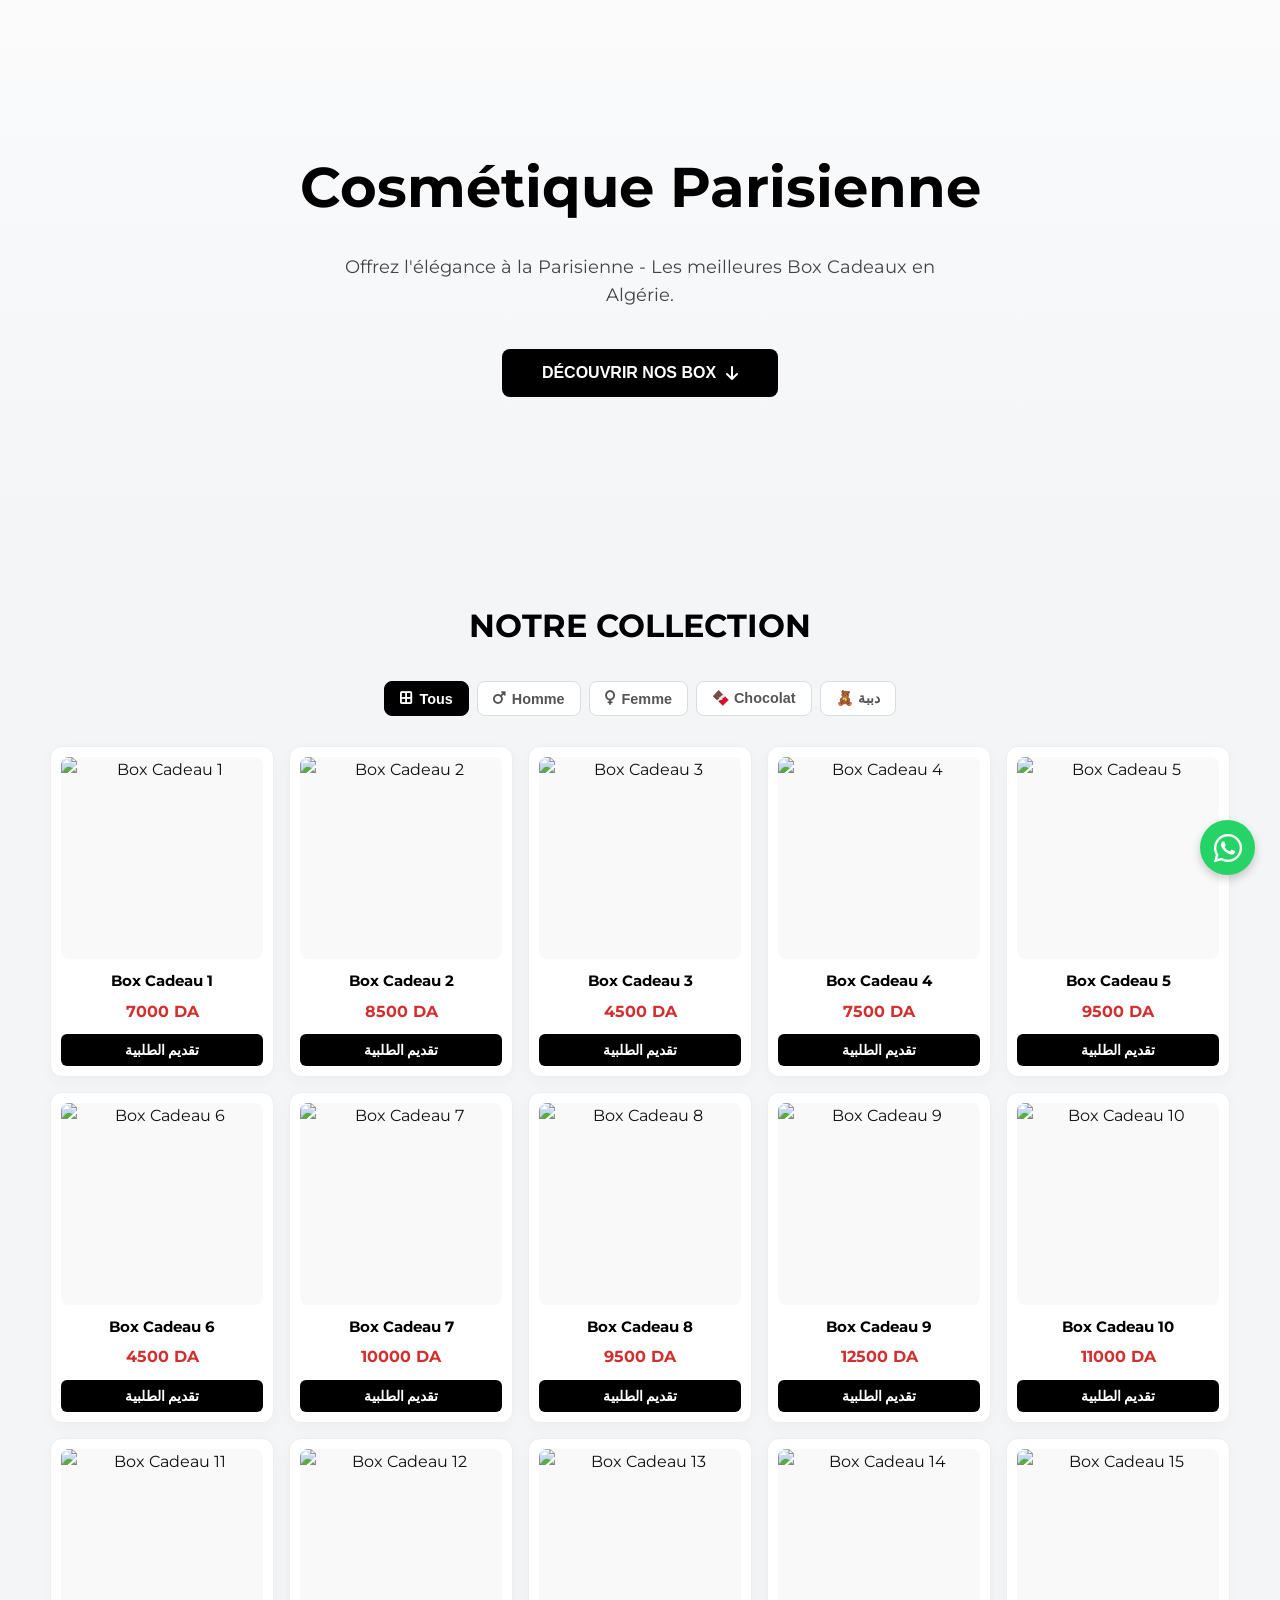
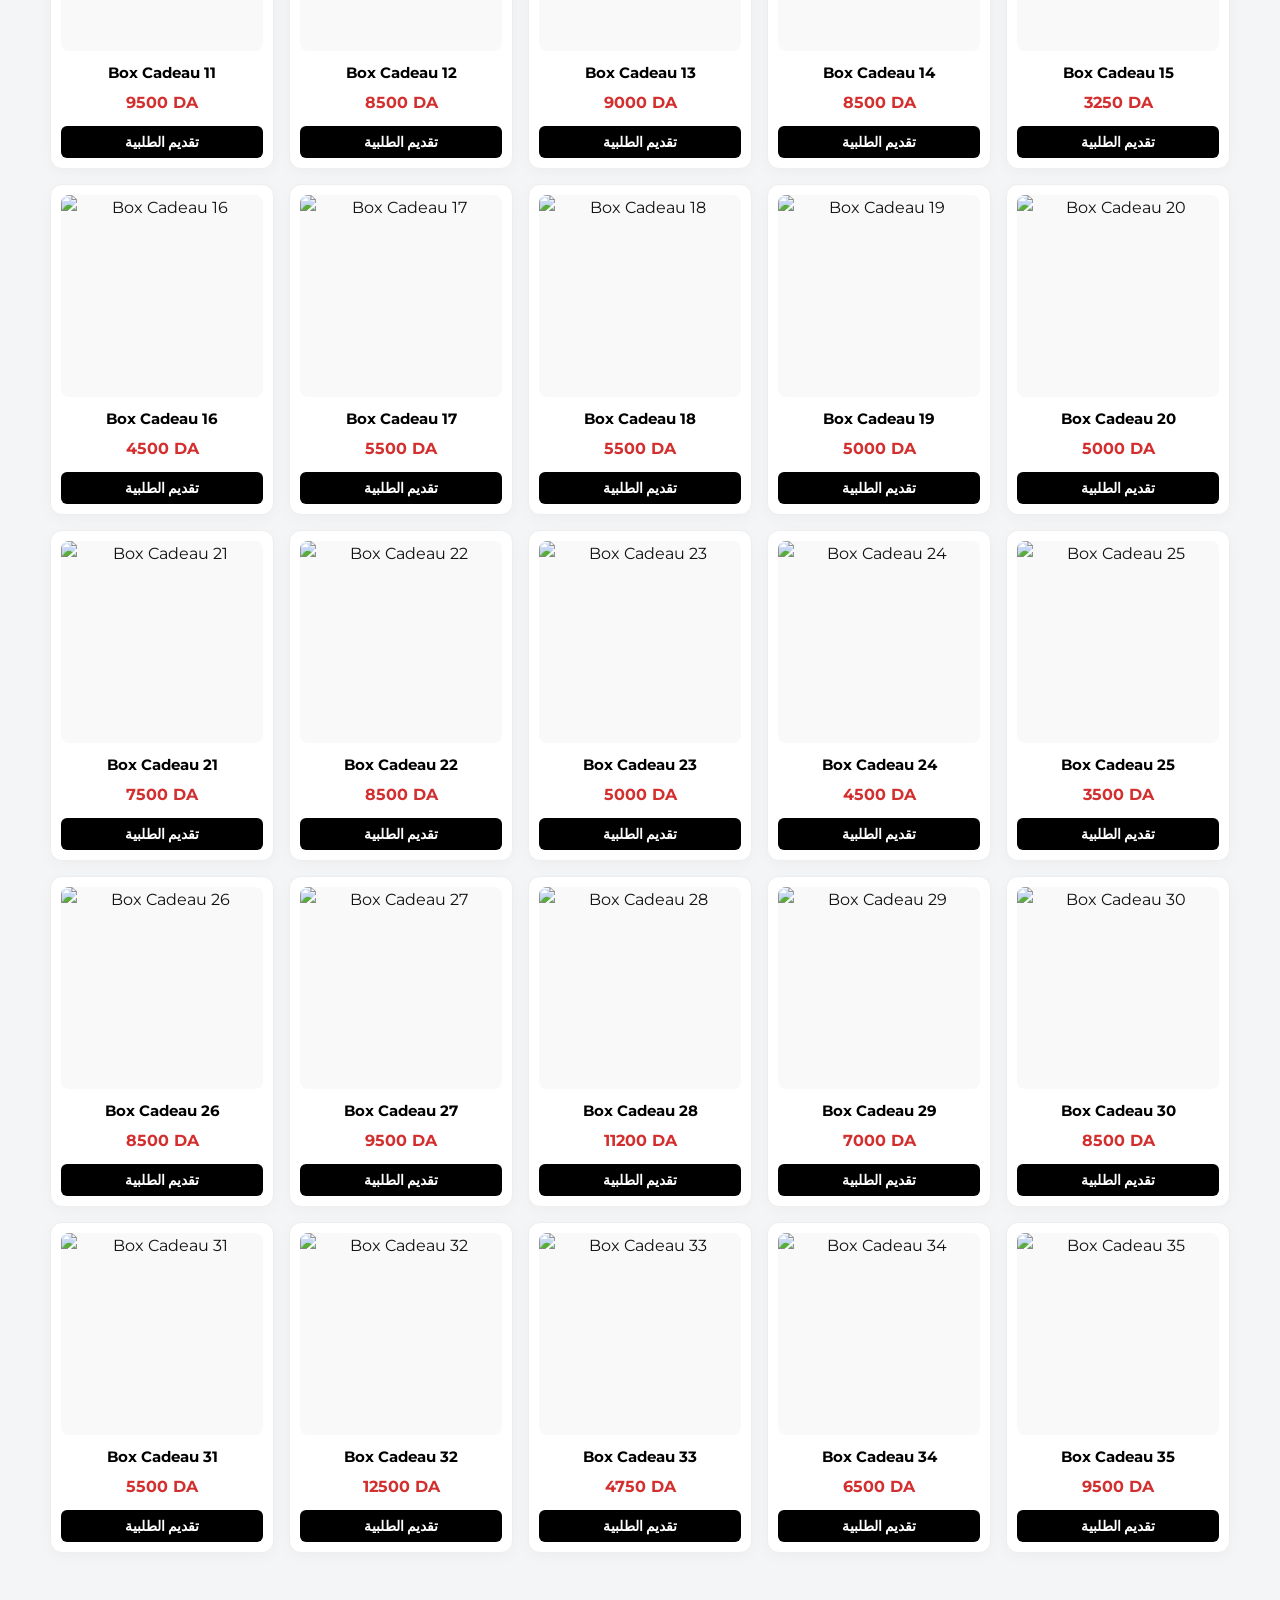
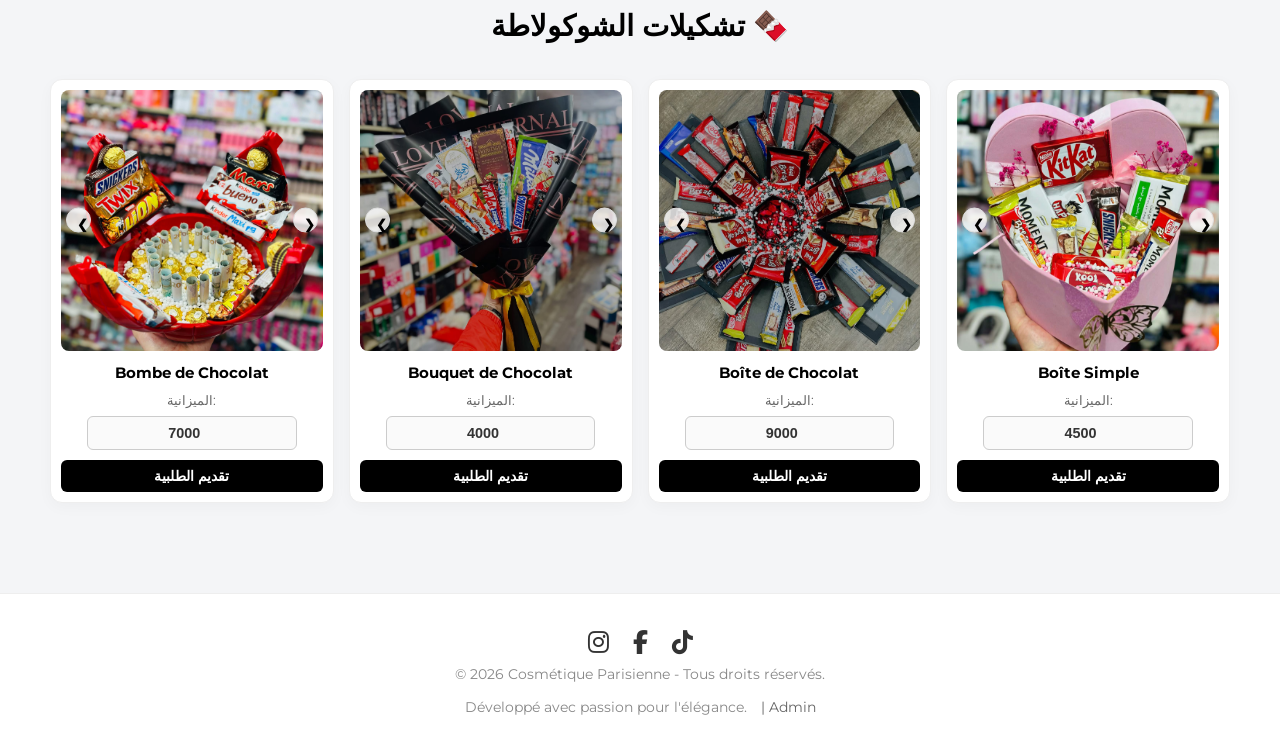
==== index.html @ 120b3594 "Update index.html" ====
<!DOCTYPE html>
<html lang="fr">
<head>
  <meta charset="UTF-8">
  <title>Cosmétique Parisienne</title>
  <meta property="og:title" content="Cosmétique Parisienne">
  <meta property="og:description" content="Box cadeaux cosmétiques élégantes – Livraison 58 wilayas">
  <meta property="og:image" content="https://cosmetiqueparisien.github.io/cosmetiqueparisienne/background.jpg">
  <meta property="og:url" content="https://cosmetiqueparisien.github.io/cosmetiqueparisienne/">
  <meta property="og:type" content="website">
  <meta name="twitter:card" content="summary_large_image">
  <meta name="viewport" content="width=device-width, initial-scale=1.0">
  
  <link rel="stylesheet" href="https://cdnjs.cloudflare.com/ajax/libs/font-awesome/6.5.0/css/all.min.css">
  <link rel="preconnect" href="https://fonts.googleapis.com">
  <link rel="preconnect" href="https://fonts.gstatic.com" crossorigin>
  <link href="https://fonts.googleapis.com/css2?family=Montserrat:wght@300;400;600;700&display=swap" rel="stylesheet">

  <style>
    /* ====== VARIABLES CSS (THÈME CLAIR) ====== */
    :root {
      --bg-color: #f4f5f7; --card-bg: #ffffff; --text-color: #111111;
      --primary-color: #000000; --primary-light: #333333; 
      --blue-homme: #4A90E2; --pink-femme: #D291BC; --choco-color: #A0522D; 
      --transition: 0.3s ease;
    }

    * { margin: 0; padding: 0; box-sizing: border-box; }
    body { font-family: 'Montserrat', sans-serif; background-color: var(--bg-color); color: var(--text-color); line-height: 1.6; overflow-x: hidden; }

    /* ====== HERO SECTION ====== */
    .hero {
      position: relative; height: 60vh; display: flex; flex-direction: column; align-items: center; justify-content: center; text-align: center;
      background: linear-gradient(to bottom, rgba(255, 255, 255, 0.6), rgba(244, 245, 247, 1)), url('https://images.unsplash.com/photo-1596462502278-27bfdc403348?q=80&w=2000&auto=format&fit=crop') center/cover no-repeat;
      padding: 0 20px;
    }
    .hero h1 { font-family: 'Montserrat', sans-serif; font-size: 3.5rem; font-weight: 700; color: var(--primary-color); margin-bottom: 20px; animation: elegantReveal 1.5s ease-out forwards; }
    .hero p { font-size: 1.1rem; color: #444; max-width: 600px; margin-bottom: 40px; animation: fadeUp 1.5s ease-out 0.5s both; }
    .hero-btn { background: var(--primary-color); color: #fff; border: none; padding: 15px 40px; font-size: 1rem; border-radius: 8px; font-weight: 600; text-transform: uppercase; cursor: pointer; transition: var(--transition); animation: fadeUp 1.5s ease-out 1s both; display: inline-flex; align-items: center; gap: 10px; }
    .hero-btn:hover { background: var(--primary-light); transform: translateY(-3px); box-shadow: 0 10px 20px rgba(0, 0, 0, 0.1); }
    @keyframes elegantReveal { 0% { opacity: 0; transform: translateY(-20px); } 100% { opacity: 1; transform: translateY(0); } }
    @keyframes fadeUp { from { opacity: 0; transform: translateY(30px); } to { opacity: 1; transform: translateY(0); } }
    @media (max-width: 768px) { .hero { height: 50vh; } .hero h1 { font-size: 2.5rem; } }

    /* ====== CONTAINER & FILTERS ====== */
    .container { max-width: 1200px; margin: auto; padding: 60px 10px; }
    .section-title { text-align: center; font-size: 2rem; color: var(--primary-color); margin-bottom: 30px; font-weight: 700; text-transform: uppercase; }
    .filters { display: flex; justify-content: center; flex-wrap: wrap; gap: 8px; margin-bottom: 30px; }
    .filter-btn { background: #fff; padding: 8px 15px; border-radius: 8px; cursor: pointer; font-weight: 600; font-size: 0.9rem; transition: var(--transition); border: 1px solid #ddd; color: #555; display: flex; align-items: center; gap: 6px; }
    .btn-tous.active { background: var(--primary-color); color: #fff; border-color: var(--primary-color); }
    .btn-homme:hover, .btn-homme.active { background: var(--blue-homme); color: white; border-color: var(--blue-homme); }
    .btn-femme:hover, .btn-femme.active { background: var(--pink-femme); color: white; border-color: var(--pink-femme); }
    .btn-chocolat:hover, .btn-chocolat.active { background: var(--choco-color); color: white; border-color: var(--choco-color); }
    .btn-dibaba:hover, .btn-dibaba.active { background: #d2691e; color: white; border-color: #d2691e; }
    .btn-custom-cat:hover, .btn-custom-cat.active { background: #888; color: #fff; border-color: #888; }

    /* ====== PRODUCT GRID ====== */
    .products { display: grid; grid-template-columns: repeat(auto-fit, minmax(220px, 1fr)); gap: 15px; }
    @media (max-width: 768px) { .products { grid-template-columns: repeat(2, 1fr); gap: 10px; } }
    
    .product { background: var(--card-bg); border-radius: 12px; padding: 10px; border: 1px solid #eee; box-shadow: 0 4px 15px rgba(0, 0, 0, 0.03); transition: all 0.3s ease; display: flex; flex-direction: column; align-items: center; text-align: center; }
    .product:hover { transform: translateY(-5px); box-shadow: 0 10px 25px rgba(0, 0, 0, 0.08); }
    .product img { width: 100%; aspect-ratio: 1 / 1; border-radius: 8px; object-fit: cover; margin-bottom: 10px; transition: var(--transition); background-color: #f9f9f9; }
    .product:hover img { transform: scale(1.03); }
    .product h3 { font-size: 0.95rem; font-weight: 700; color: var(--primary-color); margin-bottom: 5px; }
    .product p.price { font-size: 1rem; font-weight: 700; color: #d32f2f; margin-bottom: 10px; }
    
    .slider-wrapper { position: relative; width: 100%; margin-bottom: 10px; border-radius: 8px; overflow: hidden; }
    .image-slider { display: flex; overflow-x: auto; scroll-snap-type: x mandatory; scrollbar-width: none; scroll-behavior: smooth; }
    .image-slider::-webkit-scrollbar { display: none; }
    .image-slider img { flex: 0 0 100%; width: 100%; aspect-ratio: 1 / 1; object-fit: cover; scroll-snap-align: center; margin-bottom: 0; border-radius: 0; }
    .slide-btn { position: absolute; top: 50%; transform: translateY(-50%); background: rgba(255, 255, 255, 0.8) !important; color: #000 !important; border: 1px solid #ddd !important; width: 25px !important; height: 25px !important; border-radius: 50% !important; font-size: 0.8rem !important; cursor: pointer; z-index: 10; }
    .slide-btn.left { left: 5px; } .slide-btn.right { right: 5px; }
    
    .custom-price-input { width: 80%; padding: 8px; margin-bottom: 10px; border-radius: 6px; border: 1px solid #ccc; background: #fafafa; color: #333; text-align: center; font-weight: bold; font-size: 0.9rem; }
    .product button { background: var(--primary-color); border: none; padding: 8px 10px; border-radius: 6px; color: #fff; font-weight: 600; font-size: 0.85rem; cursor: pointer; width: 100%; transition: var(--transition); }
    .product button:hover { background: var(--primary-light); }

    /* ====== NEW ORDER FORM (RTL) ====== */
    #orderForm { max-width: 500px; margin: 40px auto 20px; padding: 25px; border-radius: 12px; background: #ffffff; border: 2px solid #ff0000; box-shadow: 0 10px 30px rgba(255, 0, 0, 0.1); display: none; animation: fadeUp 0.5s ease; direction: rtl; text-align: right; }
    #orderForm h2.form-title { text-align: center; color: #111; margin-bottom: 25px; font-size: 1.2rem; font-weight: 700; }
    .input-grid { display: grid; grid-template-columns: 1fr 1fr; gap: 10px; margin-bottom: 20px; }
    @media (max-width: 480px) { .input-grid { grid-template-columns: 1fr; } }
    .input-icon-rtl { position: relative; width: 100%; }
    .input-icon-rtl i { position: absolute; right: 12px; top: 50%; transform: translateY(-50%); color: #666; font-size: 1rem; z-index: 2; pointer-events: none; }
    .input-icon-rtl input, .input-icon-rtl select { width: 100%; padding: 12px 12px 12px 12px; padding-right: 35px; border-radius: 8px; border: 1px solid #ddd; background-color: #fff; color: #333; font-size: 0.9rem; font-family: 'Montserrat', sans-serif; appearance: none; }
    .input-icon-rtl input:focus, .input-icon-rtl select:focus { outline: none; border-color: #ff0000; }
    .delivery-options { margin-bottom: 20px; border-bottom: 1px solid #eee; padding-bottom: 15px; }
    .delivery-options p { font-weight: 600; color: #333; margin-bottom: 10px; font-size: 0.95rem; }
    .radio-group { display: flex; flex-direction: column; gap: 10px; }
    .radio-label { display: flex; align-items: center; gap: 8px; cursor: pointer; font-size: 0.9rem; color: #555; }
    .radio-label input[type="radio"] { accent-color: #111; width: 18px; height: 18px; cursor: pointer; }
    .price-breakdown { margin-bottom: 20px; display: flex; flex-direction: column; gap: 8px; }
    .price-row { display: flex; justify-content: space-between; align-items: center; font-size: 0.95rem; color: #333; }
    .badge-warning { background: #ffebeb; color: #d32f2f; padding: 5px 10px; border-radius: 6px; font-size: 0.8rem; font-weight: 600; }
    .price-row.total-row { margin-top: 5px; font-weight: 700; font-size: 1.1rem; }
    .price-row.total-row .price-val { color: #00b300; }
    .action-row { display: flex; gap: 15px; align-items: center; }
    .qty-selector { display: flex; align-items: center; background: #e9ecef; border-radius: 8px; overflow: hidden; height: 45px; }
    .qty-selector button { background: none; border: none; padding: 0 15px; font-size: 1.2rem; cursor: pointer; color: #333; height: 100%; transition: 0.2s; }
    .qty-selector button:hover { background: #d3d6d8; }
    .qty-selector input { width: 35px; text-align: center; border: none; background: none; font-weight: bold; font-size: 1rem; padding: 0; pointer-events: none; }
    .submit-btn-red { flex: 1; background: #ff0000; color: #fff; border: none; height: 45px; border-radius: 8px; font-size: 1.1rem; font-weight: bold; box-shadow: 0 4px 15px rgba(255, 0, 0, 0.4); cursor: pointer; transition: 0.3s; }
    .submit-btn-red:hover { transform: translateY(-2px); box-shadow: 0 6px 20px rgba(255, 0, 0, 0.6); }

    /* ====== PAYMENT MODAL ====== */
    .modal { display: none; position: fixed; z-index: 2000; left: 0; top: 0; width: 100%; height: 100%; background-color: rgba(0, 0, 0, 0.6); align-items: center; justify-content: center; opacity: 0; transition: opacity 0.3s ease; }
    .modal.show { display: flex; opacity: 1; }
    .modal-content { background: var(--card-bg); padding: 25px; border-radius: 12px; text-align: center; max-width: 350px; width: 90%; position: relative; transform: translateY(30px); transition: transform 0.3s ease; box-shadow: 0 10px 30px rgba(0,0,0,0.2); }
    .modal.show .modal-content { transform: translateY(0); }
    .modal-content h3 { color: var(--primary-color); margin-bottom: 10px; font-size: 1.2rem; font-weight: 700; }
    .close-modal { position: absolute; top: 10px; right: 15px; color: #888; font-size: 24px; cursor: pointer; }
    .pay-btn { width: 100%; margin-bottom: 10px; display: flex; align-items: center; justify-content: center; gap: 10px; padding: 10px; font-size: 0.9rem; font-weight: 600; border-radius: 8px; cursor: pointer; transition: var(--transition); }
    .btn-cash { border: 1px solid #25d366; color: #25d366; background: #fff; }
    .btn-cash:hover { background: #25d366; color: #fff; }
    .btn-baridi { border: 1px solid #fbd600; color: #d4b500; background: #fff; }
    .btn-baridi:hover { background: #fbd600; color: #000; }
    .btn-ccp { border: 1px solid #ffcc00; color: #ccaa00; background: #fff; }
    .btn-ccp:hover { background: #ffcc00; color: #000; }

    /* ====== WHATSAPP FLOTTANT & FOOTER ====== */
    .whatsapp-float { position: fixed; bottom: 25px; right: 25px; background-color: #25d366; color: white; width: 55px; height: 55px; border-radius: 50%; display: flex; justify-content: center; align-items: center; font-size: 2rem; box-shadow: 0 4px 10px rgba(0, 0, 0, 0.2); z-index: 1000; transition: var(--transition); text-decoration: none; }
    .whatsapp-float:hover { transform: scale(1.1); }
    footer { background-color: #fff; border-top: 1px solid #eee; padding: 30px 20px 20px; text-align: center; margin-top: 30px; }
    .social-icons a { color: var(--primary-light); font-size: 1.5rem; margin: 0 10px; text-decoration: none; transition: var(--transition); }
    .social-icons a:hover { color: var(--primary-color); transform: translateY(-3px); }
    footer p { color: #888; font-size: 0.9rem; margin-bottom: 10px; }

    /* ====== ADMIN PANEL ====== */
    #admin-panel { display: none; max-width: 1200px; margin: auto; padding: 40px 20px; }
    .admin-table { width: 100%; border-collapse: collapse; margin-top: 20px; background: var(--card-bg); border-radius: 8px; overflow: hidden; border: 1px solid #eee; }
    .admin-table th, .admin-table td { padding: 12px; text-align: left; border-bottom: 1px solid #eee; }
    .admin-table th { background: #f9f9f9; color: var(--primary-color); font-weight: 700; }
    .admin-form-container { background: var(--card-bg); padding: 25px; border-radius: 12px; border: 1px solid #eee; margin-bottom: 30px; }
    .btn-delete { background: #ff4c4c; color: white; border: none; padding: 8px 12px; border-radius: 5px; cursor: pointer; font-size: 0.85rem; }
  </style>
</head>

<body>

<div id="main-site">
  <section class="hero">
    <h1>Cosmétique Parisienne</h1>
    <p>Offrez l'élégance à la Parisienne - Les meilleures Box Cadeaux en Algérie.</p>
    <button class="hero-btn" onclick="document.getElementById('filtres').scrollIntoView({ behavior: 'smooth' });">
      Découvrir nos Box <i class="fa-solid fa-arrow-down"></i>
    </button>
  </section>

  <div class="container">
    <h2 class="section-title">Notre Collection</h2>

      <div class="filters" id="filtres">
      <button class="filter-btn btn-tous active" onclick="filterGender('all', this)"><i class="fa-solid fa-border-all"></i> Tous</button>
      <button class="filter-btn btn-homme" onclick="filterGender('homme', this)"><i class="fa-solid fa-mars"></i> Homme</button>
      <button class="filter-btn btn-femme" onclick="filterGender('femme', this)"><i class="fa-solid fa-venus"></i> Femme</button>
      <button class="filter-btn btn-chocolat" onclick="filterGender('chocolat', this)">🍫 Chocolat</button>
      <button class="filter-btn btn-dibaba" onclick="filterGender('دببة', this)">🧸 دببة</button>
    </div>

    <div class="products" id="productList">
      <!-- GA3 LES PRODUITS LI KANOU F L'CODE LWEEL DYALEK -->
      <div class="product" data-gender="homme"><img src="./box1.jpg" alt="Box Cadeau 1" loading="lazy"><h3>Box Cadeau 1</h3><p class="price">7000 DA</p><button onclick="openForm('Box Cadeau 1',7000)">تقديم الطلبية</button></div>
      <div class="product" data-gender="homme"><img src="./box2.jpg" alt="Box Cadeau 2" loading="lazy"><h3>Box Cadeau 2</h3><p class="price">8500 DA</p><button onclick="openForm('Box Cadeau 2',8500)">تقديم الطلبية</button></div>
      <div class="product" data-gender="homme"><img src="./box3.jpg" alt="Box Cadeau 3" loading="lazy"><h3>Box Cadeau 3</h3><p class="price">4500 DA</p><button onclick="openForm('Box Cadeau 3',4500)">تقديم الطلبية</button></div>
      <div class="product" data-gender="femme"><img src="./box4.jpg" alt="Box Cadeau 4" loading="lazy"><h3>Box Cadeau 4</h3><p class="price">7500 DA</p><button onclick="openForm('Box Cadeau 4',7500)">تقديم الطلبية</button></div>
      <div class="product" data-gender="femme"><img src="./box5.jpg" alt="Box Cadeau 5" loading="lazy"><h3>Box Cadeau 5</h3><p class="price">9500 DA</p><button onclick="openForm('Box Cadeau 5',9500)">تقديم الطلبية</button></div>
      <div class="product" data-gender="femme"><img src="./box6.jpg" alt="Box Cadeau 6" loading="lazy"><h3>Box Cadeau 6</h3><p class="price">4500 DA</p><button onclick="openForm('Box Cadeau 6',4500)">تقديم الطلبية</button></div>
      <div class="product" data-gender="femme"><img src="./box7.jpg" alt="Box Cadeau 7" loading="lazy"><h3>Box Cadeau 7</h3><p class="price">10000 DA</p><button onclick="openForm('Box Cadeau 7',10000)">تقديم الطلبية</button></div>
      <div class="product" data-gender="femme"><img src="./box8.jpg" alt="Box Cadeau 8" loading="lazy"><h3>Box Cadeau 8</h3><p class="price">9500 DA</p><button onclick="openForm('Box Cadeau 8',9500)">تقديم الطلبية</button></div>
      <div class="product" data-gender="femme"><img src="./box9.jpg" alt="Box Cadeau 9" loading="lazy"><h3>Box Cadeau 9</h3><p class="price">12500 DA</p><button onclick="openForm('Box Cadeau 9',12500)">تقديم الطلبية</button></div>
      <div class="product" data-gender="femme"><img src="./box10.jpg" alt="Box Cadeau 10" loading="lazy"><h3>Box Cadeau 10</h3><p class="price">11000 DA</p><button onclick="openForm('Box Cadeau 10',11000)">تقديم الطلبية</button></div>
      <div class="product" data-gender="femme"><img src="./box11.jpg" alt="Box Cadeau 11" loading="lazy"><h3>Box Cadeau 11</h3><p class="price">9500 DA</p><button onclick="openForm('Box Cadeau 11',9500)">تقديم الطلبية</button></div>
      <div class="product" data-gender="homme"><img src="./box12.jpg" alt="Box Cadeau 12" loading="lazy"><h3>Box Cadeau 12</h3><p class="price">8500 DA</p><button onclick="openForm('Box Cadeau 12',8500)">تقديم الطلبية</button></div>
      <div class="product" data-gender="homme"><img src="./box13.jpg" alt="Box Cadeau 13" loading="lazy"><h3>Box Cadeau 13</h3><p class="price">9000 DA</p><button onclick="openForm('Box Cadeau 13',9000)">تقديم الطلبية</button></div>
      <div class="product" data-gender="homme"><img src="./box14.jpg" alt="Box Cadeau 14" loading="lazy"><h3>Box Cadeau 14</h3><p class="price">8500 DA</p><button onclick="openForm('Box Cadeau 14',8500)">تقديم الطلبية</button></div>
      <div class="product" data-gender="homme"><img src="./box15.jpg" alt="Box Cadeau 15" loading="lazy"><h3>Box Cadeau 15</h3><p class="price">3250 DA</p><button onclick="openForm('Box Cadeau 15',3250)">تقديم الطلبية</button></div>
      <div class="product" data-gender="homme"><img src="./box16.jpg" alt="Box Cadeau 16" loading="lazy"><h3>Box Cadeau 16</h3><p class="price">4500 DA</p><button onclick="openForm('Box Cadeau 16',4500)">تقديم الطلبية</button></div>
      <div class="product" data-gender="homme"><img src="./box17.jpg" alt="Box Cadeau 17" loading="lazy"><h3>Box Cadeau 17</h3><p class="price">5500 DA</p><button onclick="openForm('Box Cadeau 17',5500)">تقديم الطلبية</button></div>
      <div class="product" data-gender="homme"><img src="./box18.jpg" alt="Box Cadeau 18" loading="lazy"><h3>Box Cadeau 18</h3><p class="price">5500 DA</p><button onclick="openForm('Box Cadeau 18',5500)">تقديم الطلبية</button></div>
      <div class="product" data-gender="homme"><img src="./box19.jpg" alt="Box Cadeau 19" loading="lazy"><h3>Box Cadeau 19</h3><p class="price">5000 DA</p><button onclick="openForm('Box Cadeau 19',5000)">تقديم الطلبية</button></div>
      <div class="product" data-gender="homme"><img src="./box20.jpg" alt="Box Cadeau 20" loading="lazy"><h3>Box Cadeau 20</h3><p class="price">5000 DA</p><button onclick="openForm('Box Cadeau 20',5000)">تقديم الطلبية</button></div>
      <div class="product" data-gender="homme"><img src="./box21.jpg" alt="Box Cadeau 21" loading="lazy"><h3>Box Cadeau 21</h3><p class="price">7500 DA</p><button onclick="openForm('Box Cadeau 21',7500)">تقديم الطلبية</button></div>
      <div class="product" data-gender="homme"><img src="./box22.jpg" alt="Box Cadeau 22" loading="lazy"><h3>Box Cadeau 22</h3><p class="price">8500 DA</p><button onclick="openForm('Box Cadeau 22',8500)">تقديم الطلبية</button></div>
      <div class="product" data-gender="homme"><img src="./box23.jpg" alt="Box Cadeau 23" loading="lazy"><h3>Box Cadeau 23</h3><p class="price">5000 DA</p><button onclick="openForm('Box Cadeau 23',5000)">تقديم الطلبية</button></div>
      <div class="product" data-gender="homme"><img src="./box24.jpg" alt="Box Cadeau 24" loading="lazy"><h3>Box Cadeau 24</h3><p class="price">4500 DA</p><button onclick="openForm('Box Cadeau 24',4500)">تقديم الطلبية</button></div>
      <div class="product" data-gender="homme"><img src="./box25.jpg" alt="Box Cadeau 25" loading="lazy"><h3>Box Cadeau 25</h3><p class="price">3500 DA</p><button onclick="openForm('Box Cadeau 25',3500)">تقديم الطلبية</button></div>
      <div class="product" data-gender="homme"><img src="./box26.jpg" alt="Box Cadeau 26" loading="lazy"><h3>Box Cadeau 26</h3><p class="price">8500 DA</p><button onclick="openForm('Box Cadeau 26',8500)">تقديم الطلبية</button></div>
      <div class="product" data-gender="femme"><img src="./box27.jpg" alt="Box Cadeau 27" loading="lazy"><h3>Box Cadeau 27</h3><p class="price">9500 DA</p><button onclick="openForm('Box Cadeau 27',9500)">تقديم الطلبية</button></div>
      <div class="product" data-gender="femme"><img src="./box28.jpg" alt="Box Cadeau 28" loading="lazy"><h3>Box Cadeau 28</h3><p class="price">11200 DA</p><button onclick="openForm('Box Cadeau 28',11200)">تقديم الطلبية</button></div>
      <div class="product" data-gender="homme"><img src="./box29.jpg" alt="Box Cadeau 29" loading="lazy"><h3>Box Cadeau 29</h3><p class="price">7000 DA</p><button onclick="openForm('Box Cadeau 29',7000)">تقديم الطلبية</button></div>
      <div class="product" data-gender="homme"><img src="./box30.jpg" alt="Box Cadeau 30" loading="lazy"><h3>Box Cadeau 30</h3><p class="price">8500 DA</p><button onclick="openForm('Box Cadeau 30',8500)">تقديم الطلبية</button></div>
      <div class="product" data-gender="femme"><img src="./box31.jpg" alt="Box Cadeau 31" loading="lazy"><h3>Box Cadeau 31</h3><p class="price">5500 DA</p><button onclick="openForm('Box Cadeau 31',5500)">تقديم الطلبية</button></div>
      <div class="product" data-gender="femme"><img src="./box32.jpg" alt="Box Cadeau 32" loading="lazy"><h3>Box Cadeau 32</h3><p class="price">12500 DA</p><button onclick="openForm('Box Cadeau 32',12500)">تقديم الطلبية</button></div>
      <div class="product" data-gender="femme"><img src="./box33.jpg" alt="Box Cadeau 33" loading="lazy"><h3>Box Cadeau 33</h3><p class="price">4750 DA</p><button onclick="openForm('Box Cadeau 33',4750)">تقديم الطلبية</button></div>
      <div class="product" data-gender="femme"><img src="./box34.jpg" alt="Box Cadeau 34" loading="lazy"><h3>Box Cadeau 34</h3><p class="price">6500 DA</p><button onclick="openForm('Box Cadeau 34',6500)">تقديم الطلبية</button></div>
      <div class="product" data-gender="homme"><img src="./box35.jpg" alt="Box Cadeau 35" loading="lazy"><h3>Box Cadeau 35</h3><p class="price">9500 DA</p><button onclick="openForm('Box Cadeau 35',9500)">تقديم الطلبية</button></div>
    </div>

    <h2 id="chocoTitle" class="section-title" style="margin-top: 50px; font-size: 1.8rem;">تشكيلات الشوكولاطة 🍫</h2>

    <div class="products">
      <div class="product" data-gender="chocolat">
        <div class="slider-wrapper">
          <button class="slide-btn left" onclick="slideImage(this, -1)">&#10094;</button>
          <div class="image-slider">
            <img src="./bombe_chocolat_1.jpg.JPG" alt="Bombe de Chocolat 1" loading="lazy">
            <img src="./bombe_chocolat_2.jpg.JPG" alt="Bombe de Chocolat 2" loading="lazy">
            <img src="./bombe_chocolat_3.jpg.JPG" alt="Bombe de Chocolat 3" loading="lazy">
          </div>
          <button class="slide-btn right" onclick="slideImage(this, 1)">&#10095;</button>
        </div>
        <h3>Bombe de Chocolat</h3>
        <label style="color: #666; font-size: 0.8rem; margin-bottom: 5px;">الميزانية:</label>
        <input type="number" id="price_bombe" class="custom-price-input" min="7000" value="7000" step="500">
        <button onclick="openCustomForm('Bombe de Chocolat', 'price_bombe', 7000)">تقديم الطلبية</button>
      </div>

      <div class="product" data-gender="chocolat">
        <div class="slider-wrapper">
          <button class="slide-btn left" onclick="slideImage(this, -1)">&#10094;</button>
          <div class="image-slider">
            <img src="./bouquet_chocolat_1.jpg.JPG" alt="Bouquet de Chocolat 1" loading="lazy">
            <img src="./bouquet_chocolat_2.jpg.JPG" alt="Bouquet de Chocolat 2" loading="lazy">
            <img src="./bouquet_chocolat_3.jpg.JPG" alt="Bouquet de Chocolat 3" loading="lazy">
          </div>
          <button class="slide-btn right" onclick="slideImage(this, 1)">&#10095;</button>
        </div>
        <h3>Bouquet de Chocolat</h3>
        <label style="color: #666; font-size: 0.8rem; margin-bottom: 5px;">الميزانية:</label>
        <input type="number" id="price_bouquet" class="custom-price-input" min="4000" value="4000" step="500">
        <button onclick="openCustomForm('Bouquet de Chocolat', 'price_bouquet', 4000)">تقديم الطلبية</button>
      </div>

      <div class="product" data-gender="chocolat">
        <div class="slider-wrapper">
          <button class="slide-btn left" onclick="slideImage(this, -1)">&#10094;</button>
          <div class="image-slider">
            <img src="./boite_chocolat_1.jpg.JPG" alt="Boîte de Chocolat 1" loading="lazy">
            <img src="./boite_chocolat_2.jpg.JPG" alt="Boîte de Chocolat 2" loading="lazy">
          </div>
          <button class="slide-btn right" onclick="slideImage(this, 1)">&#10095;</button>
        </div>
        <h3>Boîte de Chocolat</h3>
        <label style="color: #666; font-size: 0.8rem; margin-bottom: 5px;">الميزانية:</label>
        <input type="number" id="price_boite" class="custom-price-input" min="9000" value="9000" step="500">
        <button onclick="openCustomForm('Boîte de Chocolat', 'price_boite', 9000)">تقديم الطلبية</button>
      </div>

      <div class="product" data-gender="chocolat">
        <div class="slider-wrapper">
          <button class="slide-btn left" onclick="slideImage(this, -1)">&#10094;</button>
          <div class="image-slider">
            <img src="./boite_chocolat_simple_1.jpg.JPG" alt="Boîte Chocolat Simple 1" loading="lazy">
            <img src="./boite_chocolat_simple_2.jpg.JPG" alt="Boîte Chocolat Simple 2" loading="lazy">
            <img src="./boite_chocolat_simple_3.jpg.JPG" alt="Boîte Chocolat Simple 3" loading="lazy">
            <img src="./boite_chocolat_simple_4.jpg.JPG" alt="Boîte Chocolat Simple 4" loading="lazy">
          </div>
          <button class="slide-btn right" onclick="slideImage(this, 1)">&#10095;</button>
        </div>
        <h3>Boîte Simple</h3>
        <label style="color: #666; font-size: 0.8rem; margin-bottom: 5px;">الميزانية:</label>
        <input type="number" id="price_boite_simple" class="custom-price-input" min="4500" value="4500" step="500">
        <button onclick="openCustomForm('Boîte Chocolat Simple', 'price_boite_simple', 4500)">تقديم الطلبية</button>
      </div>
    </div>
    
    <!-- L'ESTIMARA JDIDA (RTL, STYLE IMAGE.PNG) -->
    <div class="form" id="orderForm" dir="rtl">
      <h2 class="form-title" id="productTitle">املأ الاستمارة للطلب</h2>
      
      <div class="input-grid">
        <div class="input-icon-rtl">
          <i class="fa-solid fa-user"></i>
          <input type="text" id="name" placeholder="الإسم واللقب" required>
        </div>
        <div class="input-icon-rtl">
          <i class="fa-solid fa-phone"></i>
          <input type="tel" id="phone" placeholder="رقم الهاتف" required>
        </div>
        <div class="input-icon-rtl">
          <i class="fa-solid fa-map-location-dot"></i>
          <select id="wilaya" required>
            <option value="">اختر ولايتك</option>
          </select>
        </div>
        <div class="input-icon-rtl">
          <i class="fa-solid fa-city"></i>
          <input type="text" id="commune" placeholder="اختر البلدية / العنوان" required>
        </div>
      </div>

      <div class="delivery-options">
        <p>مكان التوصيل</p>
        <div class="radio-group">
          <label class="radio-label">
            <input type="radio" name="del_type" id="del_domicile" value="domicile" checked onchange="calc()">
            للمنزل
          </label>
          <label class="radio-label">
            <input type="radio" name="del_type" id="del_bureau" value="bureau" onchange="calc()">
            لمكتب التوصيل
          </label>
        </div>
      </div>

      <div class="price-breakdown">
        <div class="price-row">
          <span>سعر التوصيل</span>
          <span id="deliveryPriceDisplay" class="badge-warning">اختر الولاية ومكان التوصيل</span>
        </div>
        <div class="price-row">
          <span>سعر المنتجات</span>
          <span id="productPriceDisplay">0 دج</span>
        </div>
        <div class="price-row total-row">
          <span>التكلفة الإجمالية</span>
          <span id="total" class="price-val">0 دج</span>
        </div>
      </div>

      <div class="action-row">
        <button type="button" class="submit-btn-red" onclick="checkFormAndPay()">أطلب الآن</button>
        <div class="qty-selector">
          <button type="button" onclick="changeQty(1)">+</button>
          <input type="number" id="qty" value="1" min="1" readonly>
          <button type="button" onclick="changeQty(-1)">-</button>
        </div>
      </div>
    </div>
    <!-- FIN ESTIMARA JDIDA -->

  </div>

  <footer>
    <div class="social-icons">
      <a href="https://www.instagram.com/cosmetique_parisienne" target="_blank" title="Instagram" rel="noopener noreferrer"><i class="fa-brands fa-instagram"></i></a>
      <a href="https://www.facebook.com" target="_blank" title="Facebook" rel="noopener noreferrer"><i class="fa-brands fa-facebook-f"></i></a>
      <a href="https://www.tiktok.com/@cosmetique_parisienne" target="_blank" title="TikTok" rel="noopener noreferrer"><i class="fa-brands fa-tiktok"></i></a>
    </div>
    <p>&copy; 2026 Cosmétique Parisienne - Tous droits réservés.</p>
    <p class="dev-text">Développé avec passion pour l'élégance. <span onclick="toggleAdmin()" style="cursor:pointer; color:#666; margin-left:10px;">| Admin</span></p>
  </footer>
</div> 

<!-- ============================================== -->
<!-- ADMIN PANEL -->
<!-- ============================================== -->
<div id="admin-panel">
  <div style="display: flex; justify-content: space-between; align-items: center; margin-bottom: 30px;">
    <h2 class="section-title" style="margin: 0;">Panel Administrateur</h2>
    <button class="hero-btn" onclick="toggleAdmin()" style="padding: 10px 20px; font-size: 0.9rem;">
      <i class="fa-solid fa-arrow-left"></i> Retour au Site
    </button>
  </div>

  <div class="admin-form-container form" style="display: block; box-shadow: none; max-width: 100%;">
    <h2 style="font-size: 1.5rem; text-align: left; margin-bottom: 20px;">Ajouter un Filtre (Catégorie)</h2>
    <form id="admin-add-category" style="display: flex; gap: 20px; align-items: center; flex-wrap: wrap;">
      <div class="input-icon" style="flex: 1; margin-bottom: 0;">
        <i class="fa-solid fa-tags"></i>
        <input type="text" id="admin-cat-name" placeholder="Nom du filtre (ex: Saint Valentin, Enfants...)" required>
      </div>
      <div class="input-icon" style="flex: 0.5; margin-bottom: 0;">
        <i class="fa-solid fa-face-smile"></i>
        <input type="text" id="admin-cat-emoji" placeholder="Emoji (ex: 💖)">
      </div>
      <button type="submit" style="margin-top: 0; padding: 14px 20px; width: auto;">Ajouter le Filtre</button>
    </form>

    <div style="overflow-x: auto; margin-top: 20px;">
      <table class="admin-table">
        <thead>
          <tr>
            <th>Filtres Ajoutés</th>
            <th>Action</th>
          </tr>
        </thead>
        <tbody id="admin-categories-list">
        </tbody>
      </table>
    </div>
  </div>

  <div class="admin-form-container form" style="display: block; box-shadow: none; max-width: 100%; margin-top: 40px;">
    <h2 style="font-size: 1.5rem; text-align: left; margin-bottom: 20px;">Ajouter un Nouveau Produit</h2>
    <form id="admin-add-product" style="display: grid; grid-template-columns: 1fr 1fr; gap: 20px;">
      <div class="input-icon">
        <i class="fa-solid fa-box"></i>
        <input type="text" id="admin-name" placeholder="Nom du Produit" required>
      </div>
      <div class="input-icon">
        <i class="fa-solid fa-money-bill"></i>
        <input type="number" id="admin-price" placeholder="Prix en DA" required>
      </div>
      <div class="input-icon">
        <i class="fa-solid fa-venus-mars"></i>
        <select id="admin-gender" required>
          <option value="homme">Homme</option>
          <option value="femme">Femme</option>
          <option value="chocolat">Chocolat</option>
          <option value="دببة">دببة</option>
        </select>
      </div>
      <div>
        <input type="file" id="admin-image" accept="image/*" multiple required style="padding-left: 15px;">
        <small style="color:#666; padding-left:15px; display:block; margin-top:5px;">* Vous pouvez sélectionner plusieurs photos pour créer un slider</small>
      </div>
      <button type="submit" style="grid-column: span 2;">Ajouter au Magasin</button>
    </form>
  </div>

  <h2 style="color: var(--primary-color); font-family: 'Playfair Display', serif; margin-bottom: 15px; margin-top: 40px;">Mes Produits Ajoutés</h2>
  <div style="overflow-x: auto; margin-bottom: 40px;">
    <table class="admin-table">
      <thead>
        <tr>
          <th>Image</th>
          <th>Nom</th>
          <th>Prix</th>
          <th>Catégorie</th>
          <th>Action</th>
        </tr>
      </thead>
      <tbody id="admin-products-list">
      </tbody>
    </table>
  </div>
</div>

<div id="paymentModal" class="modal">
  <div class="modal-content">
    <span class="close-modal" onclick="closeModal()">&times;</span>
    <h3>Méthode de paiement</h3>
    <p style="color: #666; margin-bottom: 25px; font-size: 1.05rem;">كيف تفضل تسديد مبلغ طلبيتك؟</p>
    <button class="pay-btn btn-cash" onclick="processOrder('الدفع عند التوصيل 🚚')">الدفع عند التوصيل 🚚</button>
    <button class="pay-btn btn-baridi" onclick="processOrder('الدفع عن طريق باريدي موب')"><i class="fa-solid fa-mobile-screen"></i> الدفع عن طريق باريدي موب</button>
    <button class="pay-btn btn-ccp" onclick="processOrder('الدفع عن طريق CCP')"><i class="fa-solid fa-money-check-dollar"></i> الدفع عن طريق CCP</button>
  </div>
</div>

<a href="https://wa.me/213792822978" class="whatsapp-float" target="_blank" rel="noopener noreferrer"><i class="fa-brands fa-whatsapp"></i></a>

<script defer>
/* ====== VARIABLES ====== */
let basePrice = 0;
let product = "";
let currentDeliveryPrices = { domicile: null, bureau: null };

/* ====== LIVRAISON MAYSTRO ====== */
const livraisonMaystro = {
  "Adrar": { bureau: 850, domicile: 1200 }, "Chlef": { bureau: 500, domicile: 800 }, 
  "Laghouat": { bureau: 650, domicile: 900 }, "Oum El Bouaghi": { bureau: 500, domicile: 850 }, 
  "Batna": { bureau: 500, domicile: 800 }, "Béjaïa": { bureau: 500, domicile: 800 },
  "Biskra": { bureau: 650, domicile: 900 }, "Béchar": { bureau: 750, domicile: 1000 }, 
  "Blida": { bureau: 500, domicile: 650 }, "Bouira": { bureau: 500, domicile: 700 }, 
  "Tamanrasset": { bureau: 1100, domicile: 1700 }, "Tébessa": { bureau: 500, domicile: 900 },
  "Tlemcen": { bureau: 500, domicile: 850 }, "Tiaret": { bureau: 500, domicile: 850 }, 
  "Tizi Ouzou": { bureau: 500, domicile: 800 }, "Alger": { bureau: 400, domicile: 500, rapide: 600 }, 
  "Djelfa": { bureau: 650, domicile: 900 }, "Jijel": { bureau: 500, domicile: 850 },
  "Sétif": { bureau: 500, domicile: 800 }, "Saïda": { bureau: null, domicile: 850 }, 
  "Skikda": { bureau: 500, domicile: 800 }, "Sidi Bel Abbès": { bureau: 500, domicile: 850 }, 
  "Annaba": { bureau: 500, domicile: 850 }, "Guelma": { bureau: 500, domicile: 850 },
  "Constantine": { bureau: 500, domicile: 800 }, "Médéa": { bureau: 500, domicile: 800 }, 
  "Mostaganem": { bureau: 500, domicile: 850 }, "M’Sila": { bureau: 650, domicile: 900 }, 
  "Mascara": { bureau: 500, domicile: 850 }, "Ouargla": { bureau: 650, domicile: 950 },
  "Oran": { bureau: 500, domicile: 800 }, "El Bayadh": { bureau: null, domicile: 1000 }, 
  "Bordj Bou Arreridj": { bureau: 500, domicile: 800 }, "Boumerdès": { bureau: 500, domicile: 650 }, 
  "El Tarf": { bureau: null, domicile: 850 }, "Tindouf": { bureau: 1250, domicile: 1700 },
  "Tissemsilt": { bureau: 550, domicile: 850 }, "El Oued": { bureau: 650, domicile: 950 }, 
  "Khenchela": { bureau: null, domicile: 950 }, "Souk Ahras": { bureau: 500, domicile: 850 }, 
  "Tipaza": { bureau: 500, domicile: 650 }, "Mila": { bureau: 500, domicile: 800 },
  "Aïn Defla": { bureau: 500, domicile: 850 }, "Naâma": { bureau: 650, domicile: 1000 }, 
  "Aïn Témouchent": { bureau: 0, domicile: 850 }, "Ghardaïa": { bureau: 650, domicile: 900 }, 
  "Relizane": { bureau: 500, domicile: 850 }, "Timimoun": { bureau: null, domicile: 1200 },
  "Ouled Djellal": { bureau: null, domicile: 950 }, "Béni Abbès": { bureau: null, domicile: 1100 }, 
  "In Salah": { bureau: null, domicile: 1500 }, "Touggourt": { bureau: null, domicile: 950 }, 
  "El M'Ghair": { bureau: null, domicile: 950 }, "El Meniaa": { bureau: null, domicile: 1000 }
};

const wilayas = [
"Adrar","Chlef","Laghouat","Oum El Bouaghi","Batna","Béjaïa","Biskra","Béchar","Blida","Bouira","Tamanrasset","Tébessa","Tlemcen","Tiaret","Tizi Ouzou","Alger","Djelfa","Jijel","Sétif","Saïda","Skikda","Sidi Bel Abbès","Annaba","Guelma","Constantine","Médéa","Mostaganem","M’Sila","Mascara","Ouargla","Oran","El Bayadh","Illizi","Bordj Bou Arreridj","Boumerdès","El Tarf","Tindouf","Tissemsilt","El Oued","Khenchela","Souk Ahras","Tipaza","Mila","Aïn Defla","Naâma","Aïn Témouchent","Ghardaïa","Relizane","Timimoun","Ouled Djellal","Béni Abbès","In Salah","Touggourt","El M'Ghair","El Meniaa"
];

const wilayaSelect = document.getElementById("wilaya");

wilayas.forEach((w, index) => {
  const opt = document.createElement("option");
  opt.value = w;
  opt.textContent = `${index + 1} - ${w}`;
  wilayaSelect.appendChild(opt);
});

wilayaSelect.addEventListener("change", () => {
  const w = wilayaSelect.value;
  if (!w) {
    currentDeliveryPrices = { domicile: null, bureau: null };
  } else {
    currentDeliveryPrices = livraisonMaystro[w] || { bureau: null, domicile: 1200 };
  }
  calc();
});

/* ====== FILTRAGE CORRIGÉ ====== */
function filterGender(gender, btnElement) {
  const buttons = document.querySelectorAll('.filter-btn');
  buttons.forEach(btn => btn.classList.remove('active'));
  btnElement.classList.add('active');

  const products = document.querySelectorAll('.product');
  const targetGender = gender.trim().toLowerCase();

  products.forEach(product => {
    if(!product.hasAttribute('data-gender')) return; 

    const productGender = product.getAttribute('data-gender').trim().toLowerCase();
    let show = false;
    if (targetGender === 'all' || targetGender === productGender) { show = true; }

    if (product.hideTimeout) clearTimeout(product.hideTimeout);
    if (product.showTimeout) clearTimeout(product.showTimeout);

    if (show) {
      product.style.display = 'flex';
      product.showTimeout = setTimeout(() => { product.style.opacity = '1'; product.style.transform = 'scale(1)'; }, 50);
    } else {
      product.style.opacity = '0'; product.style.transform = 'scale(0.8)';
      product.hideTimeout = setTimeout(() => { product.style.display = 'none'; }, 300);
    }
  });
  
  const chocoTitle = document.getElementById('chocoTitle');
  if (targetGender === 'all' || targetGender === 'chocolat') { if(chocoTitle) chocoTitle.style.display = 'block'; } 
  else { if(chocoTitle) chocoTitle.style.display = 'none'; }
  document.getElementById("orderForm").style.display = "none";
}

function slideImage(btn, direction) {
  const wrapper = btn.parentElement;
  const slider = wrapper.querySelector('.image-slider');
  slider.scrollBy({ left: slider.clientWidth * direction, behavior: 'smooth' });
}

function openCustomForm(p, inputId, minPrice) {
  const inputEl = document.getElementById(inputId);
  let customPrice = parseInt(inputEl.value) || minPrice;
  if(customPrice < minPrice) {
    alert(`عذراً، الميزانية لهذا الموديل لا يمكن أن تكون أقل من ${minPrice} دج !`);
    inputEl.value = minPrice;
    customPrice = minPrice;
  }
  openForm(p + " - ميزانية مخصصة", customPrice);
}

function openForm(p, price){
  product = p;
  basePrice = price;
  document.getElementById("productTitle").innerText = "الطلبية : " + p;
  const formElement = document.getElementById("orderForm");
  formElement.style.display = "block";
  calc();
  setTimeout(() => { formElement.scrollIntoView({ behavior: 'smooth', block: 'start' }); }, 150);
}

// JOUER AVEC LA QUANTITE + ET -
function changeQty(amount) {
  let q = parseInt(document.getElementById("qty").value) || 1;
  q += amount;
  if (q < 1) q = 1;
  document.getElementById("qty").value = q;
  calc();
}

// NOUVELLE FONCTION CALC POUR LES DETAILS DE PRIX
function calc() {
  let q = parseInt(document.getElementById("qty").value) || 1;
  if (q < 1) { q = 1; document.getElementById("qty").value = 1; }

  let prodPrice = basePrice * q;
  document.getElementById("productPriceDisplay").innerText = prodPrice + " دج";

  const w = document.getElementById("wilaya").value;
  const isDomicile = document.getElementById("del_domicile").checked;
  let dPrice = 0;

  if (!w) {
     document.getElementById("deliveryPriceDisplay").innerHTML = '<span class="badge-warning">اختر الولاية ومكان التوصيل</span>';
     document.getElementById("total").innerText = prodPrice + " دج";
     return;
  }

  if (isDomicile) { dPrice = currentDeliveryPrices.domicile; } 
  else { dPrice = currentDeliveryPrices.bureau; }

  if (dPrice === null || dPrice === undefined) {
     document.getElementById("deliveryPriceDisplay").innerHTML = '<span class="badge-warning" style="background:#444; color:#fff;">غير متوفر في هذه الولاية</span>';
     dPrice = 0; 
  } else {
     document.getElementById("deliveryPriceDisplay").innerHTML = dPrice + " دج";
  }

  const totalFinal = prodPrice + dPrice;
  document.getElementById("total").innerText = totalFinal + " دج";
}

function checkFormAndPay(){
  const name = document.getElementById("name").value.trim();
  const phone = document.getElementById("phone").value.trim();
  const wilaya = document.getElementById("wilaya").value;
  const commune = document.getElementById("commune").value.trim();

  if(!name || !phone || !wilaya || !commune){
    alert("Veuillez remplir جميع المعلومات من فضلك !");
    return;
  }

  const modal = document.getElementById("paymentModal");
  modal.classList.add("show");
}

function closeModal(){
  const modal = document.getElementById("paymentModal");
  modal.classList.remove("show");
}

function processOrder(paymentChoice){
  const name = document.getElementById("name").value.trim();
  const phone = document.getElementById("phone").value.trim();
  const wilaya = document.getElementById("wilaya").value;
  const commune = document.getElementById("commune").value.trim();
  const qty = document.getElementById("qty").value;
  
  const isDomicile = document.getElementById("del_domicile").checked;
  const deliveryType = isDomicile ? "للمنزل 🏠" : "لمكتب التوصيل 📦";
  
  const finalTotal = document.getElementById("total").innerText;

  const text = `🌟 *Nouvelle Commande* 🌟
-------------------------
🛍️ *Produit :* ${product}
👤 *Nom :* ${name}
📞 *Tél :* ${phone}
📍 *Wilaya :* ${wilaya}
🏠 *Commune :* ${commune}
📦 *Quantité :* ${qty}
🚚 *Livraison :* ${deliveryType}
💳 *Paiement :* ${paymentChoice}
-------------------------
💰 *${finalTotal}*`;

  closeModal();
  const url = "https://wa.me/213792822978?text=" + encodeURIComponent(text);
  window.open(url, '_blank');
}

/* ====== جلب المنتجات أوتوماتيكياً من لوحة التحكم ====== */
async function loadCMSProducts() {
  try {
    const url = 'https://api.github.com/repos/cosmetiqueparisien/cosmetiqueparisienne/contents/data/produits?t=' + Date.now();
    const response = await fetch(url);
    if (!response.ok) return; 
    
    const files = await response.json();
    const productList = document.getElementById('productList'); 
    
    for (const file of files) {
      if (file.name.endsWith('.json')) {
        const res = await fetch(file.download_url + '?t=' + Date.now());
        const prod = await res.json();
        
        let imagesHTML = '';
        if (Array.isArray(prod.image) && prod.image.length > 1) {
            let slides = prod.image.map(img => `<img src="${img}" alt="${prod.title}" loading="lazy">`).join('');
            imagesHTML = `<div class="slider-wrapper"><button class="slide-btn left" onclick="slideImage(this, -1)">&#10094;</button><div class="image-slider">${slides}</div><button class="slide-btn right" onclick="slideImage(this, 1)">&#10095;</button></div>`;
        } else {
            let imgSrc = Array.isArray(prod.image) ? prod.image[0] : prod.image;
            if(imgSrc && imgSrc.startsWith('/')) imgSrc = '.' + imgSrc;
            imagesHTML = `<img src="${imgSrc}" alt="${prod.title}" loading="lazy">`;
        }

        const productHTML = `
          <div class="product" data-gender="${prod.gender}">
            ${imagesHTML}
            <h3>${prod.title}</h3>
            <p class="price">${prod.price} DA</p>
            <button onclick="openForm('${prod.title}', ${prod.price})">تقديم الطلبية</button>
          </div>
        `;
        productList.insertAdjacentHTML('beforeend', productHTML); 
      }
    }
  } catch (error) {
    console.log("Erreur chargement CMS:", error);
  }
}

document.addEventListener("DOMContentLoaded", () => {
    loadDynamicCategories(); 
    loadCMSProducts();
});

/* =================================================================== */
/* LOGIQUE DE L'ADMINISTRATEUR AVEC MOT DE PASSE                       */
/* =================================================================== */

function toggleAdmin() {
    const mainSite = document.getElementById('main-site');
    const adminPanel = document.getElementById('admin-panel');
    
    if (adminPanel.style.display === 'none' || adminPanel.style.display === '') {
        const mdp = prompt("Veuillez entrer le mot de passe administrateur :");
        if (mdp === "@Zakiusma123") {
            mainSite.style.display = 'none';
            adminPanel.style.display = 'block';
            window.scrollTo(0,0);
            renderAdminCategories(); 
            renderAddedProductsAdmin(); 
        } else if (mdp !== null) {
            alert("Mot de passe incorrect ! ❌");
        }
    } else {
        mainSite.style.display = 'block';
        adminPanel.style.display = 'none';
        window.scrollTo(0,0);
    }
}

document.getElementById('admin-add-category').addEventListener('submit', function(e) {
    e.preventDefault();
    const name = document.getElementById('admin-cat-name').value.trim();
    const emoji = document.getElementById('admin-cat-emoji').value.trim();
    
    let localCats = JSON.parse(localStorage.getItem('cosmo_categories')) || [];
    localCats.push({ name, emoji });
    localStorage.setItem('cosmo_categories', JSON.stringify(localCats));
    
    alert("Filtre ajouté avec succès !");
    e.target.reset();
    window.location.reload(); 
});

function renderAdminCategories() {
    let localCats = JSON.parse(localStorage.getItem('cosmo_categories')) || [];
    const list = document.getElementById('admin-categories-list');
    if (localCats.length === 0) { list.innerHTML = `<tr><td colspan="2" style="text-align:center; padding:20px; color:#aaa;">Aucun filtre personnalisé ajouté.</td></tr>`; return; }
    list.innerHTML = localCats.map((cat, index) => `<tr><td><strong>${cat.emoji ? cat.emoji + ' ' : ''}${cat.name}</strong></td><td><button class="btn-delete" onclick="deleteCategory(${index})"><i class="fa-solid fa-trash"></i> Supprimer</button></td></tr>`).join('');
}

function deleteCategory(index) {
    if(confirm("Êtes-vous sûr de vouloir supprimer ce filtre ?")) {
        let localCats = JSON.parse(localStorage.getItem('cosmo_categories')) || [];
        localCats.splice(index, 1);
        localStorage.setItem('cosmo_categories', JSON.stringify(localCats));
        alert("Filtre supprimé !");
        window.location.reload();
    }
}

function loadDynamicCategories() {
    let localCats = JSON.parse(localStorage.getItem('cosmo_categories')) || [];
    const filtresContainer = document.getElementById('filtres');
    const adminGenderSelect = document.getElementById('admin-gender');
    localCats.forEach((cat) => {
        const btn = document.createElement('button');
        btn.className = 'filter-btn btn-custom-cat';
        btn.innerHTML = `${cat.emoji ? cat.emoji + ' ' : ''}${cat.name}`;
        btn.onclick = function() { filterGender(cat.name, this); };
        filtresContainer.appendChild(btn);
        
        const opt = document.createElement('option');
        opt.value = cat.name;
        opt.textContent = cat.name;
        adminGenderSelect.appendChild(opt);
    });
}

const GITHUB_TOKEN = "ghp_" + "FMJOZS8RvWFoGEzolM2cD4lE5QNbqV14YICl"; 
const REPO = "cosmetiqueparisien/cosmetiqueparisienne";
let editMode = null;

async function uploadFileToGitHub(path, contentBase64, sha = null) {
    const cleanBase64 = contentBase64.split(',')[1] || contentBase64;
    const bodyData = { message: "Mise à jour Produit", content: cleanBase64 };
    if (sha) bodyData.sha = sha;
    const res = await fetch(`https://api.github.com/repos/${REPO}/contents/${path}`, { method: 'PUT', headers: { 'Authorization': `token ${GITHUB_TOKEN}`, 'Content-Type': 'application/json' }, body: JSON.stringify(bodyData) }); 
    if (!res.ok) throw new Error("Erreur GitHub");
    return res.json();
}

function editProduct(title, price, gender, path, sha, oldImgData) {
    document.getElementById('admin-name').value = title; 
    document.getElementById('admin-price').value = price;
    document.getElementById('admin-gender').value = gender; 
    document.getElementById('admin-image').removeAttribute('required');
    document.querySelector('#admin-add-product button').innerText = "Modifier ✏️";
    let oldImg = oldImgData ? JSON.parse(decodeURIComponent(oldImgData)) : '';
    editMode = { path, sha, image: oldImg }; 
    window.scrollTo(0, document.getElementById('admin-add-product').offsetTop - 20);
}

document.getElementById('admin-add-product').addEventListener('submit', async function(e) {
    e.preventDefault();
    const btn = e.target.querySelector('button');
    btn.innerText = "Patientez, ajout en cours... ⏳";
    btn.disabled = true;

    const name = document.getElementById('admin-name').value;
    const price = document.getElementById('admin-price').value;
    const gender = document.getElementById('admin-gender').value;
    const files = document.getElementById('admin-image').files;

    try {
        let finalImage = "";
        let id = Date.now(); 

        if (files.length > 0) {
            let imageUrls = [];
            for (let i = 0; i < files.length; i++) {
                const base64 = await new Promise(resolve => {
                    const reader = new FileReader();
                    reader.onload = event => resolve(event.target.result);
                    reader.readAsDataURL(files[i]);
                });
                const imgPath = `data/produits/images/prod_${id}_${i}.jpg`;
                await uploadFileToGitHub(imgPath, base64);
                imageUrls.push(`./data/produits/images/prod_${id}_${i}.jpg`);
            }
            finalImage = imageUrls.length > 1 ? imageUrls : imageUrls[0];
        } else if (editMode && editMode.image) {
            finalImage = editMode.image; 
        }

        const productData = { title: name, price: price, gender: gender, image: finalImage };
        const jsonBase64 = btoa(unescape(encodeURIComponent(JSON.stringify(productData, null, 2))));
        
        const finalPath = editMode ? editMode.path : `data/produits/prod_${id}.json`;
        await uploadFileToGitHub(finalPath, jsonBase64, editMode ? editMode.sha : null);
        
        editMode = null;
        document.getElementById('admin-image').setAttribute('required', 'true');
        alert("Opération réussie ! ✅");
        e.target.reset();
        window.location.reload();
    } catch (error) {
        alert("Erreur f l'ajout! Vérifiez le Token.");
        console.error(error);
    }
    btn.innerText = "Ajouter au Magasin";
    btn.disabled = false;
});

async function renderAddedProductsAdmin() {
    const list = document.getElementById('admin-products-list');
    list.innerHTML = `<tr><td colspan="5" style="text-align:center; padding:20px; color:var(--primary-color);">Chargement des produits depuis GitHub... ⏳</td></tr>`;
    try {
        const urlAdmin = `https://api.github.com/repos/${REPO}/contents/data/produits?t=` + Date.now();
        const response = await fetch(urlAdmin);
        if (!response.ok) { list.innerHTML = `<tr><td colspan="5" style="text-align:center; padding:20px; color:#aaa;">Aucun produit trouvé.</td></tr>`; return; }
        
        const files = await response.json();
        let html = '';
        for (const file of files) {
            if (file.name.endsWith('.json')) {
                const res = await fetch(file.download_url + '?t=' + Date.now());
                const p = await res.json();
                let imgSrc = Array.isArray(p.image) ? p.image[0] : p.image;
                if(imgSrc && imgSrc.startsWith('/')) imgSrc = '.' + imgSrc;
                html += `<tr><td><img src="${imgSrc}" style="width: 50px; height: 50px; border-radius: 8px; object-fit: cover; border: 1px solid #ddd;"></td><td><strong>${p.title}</strong></td><td>${p.price} DA</td><td>${p.gender}</td><td><button class="btn-delete" style="background:#4A90E2; margin-bottom:5px; width:100%;" onclick="editProduct('${p.title}', ${p.price}, '${p.gender}', '${file.path}', '${file.sha}', '${encodeURIComponent(JSON.stringify(p.image || ''))}')">Modifier ✏️</button><button class="btn-delete" style="width:100%;" onclick="deleteProductFromGitHub('${file.path}', '${file.sha}', this)"><i class="fa-solid fa-trash"></i> Supprimer</button></td></tr>`;
            }
        }
        list.innerHTML = html || `<tr><td colspan="5" style="text-align:center; padding:20px; color:#aaa;">Aucun produit trouvé.</td></tr>`;
    } catch (error) { list.innerHTML = `<tr><td colspan="5" style="text-align:center; padding:20px; color:#ff4c4c;">Erreur de connexion avec GitHub.</td></tr>`; }
}

async function deleteProductFromGitHub(path, sha, btnElement) {
    if(confirm("Êtes-vous sûr de vouloir supprimer ce produit définitivement de la boutique ?")) {
        btnElement.innerText = "⏳...";
        btnElement.disabled = true;
        try {
            await fetch(`https://api.github.com/repos/${REPO}/contents/${path}`, { method: 'DELETE', headers: { 'Authorization': `token ${GITHUB_TOKEN}`, 'Content-Type': 'application/json' }, body: JSON.stringify({ message: "Produit supprimé via Admin Panel", sha: sha }) });
            alert("Produit supprimé avec succès ! 🗑️");
            window.location.reload();
        } catch(e) {
            alert("Erreur lors de la suppression.");
            console.log(e);
            btnElement.innerHTML = `<i class="fa-solid fa-trash"></i> Supprimer`;
            btnElement.disabled = false;
        }
    }
}
</script>

</body>
</html>
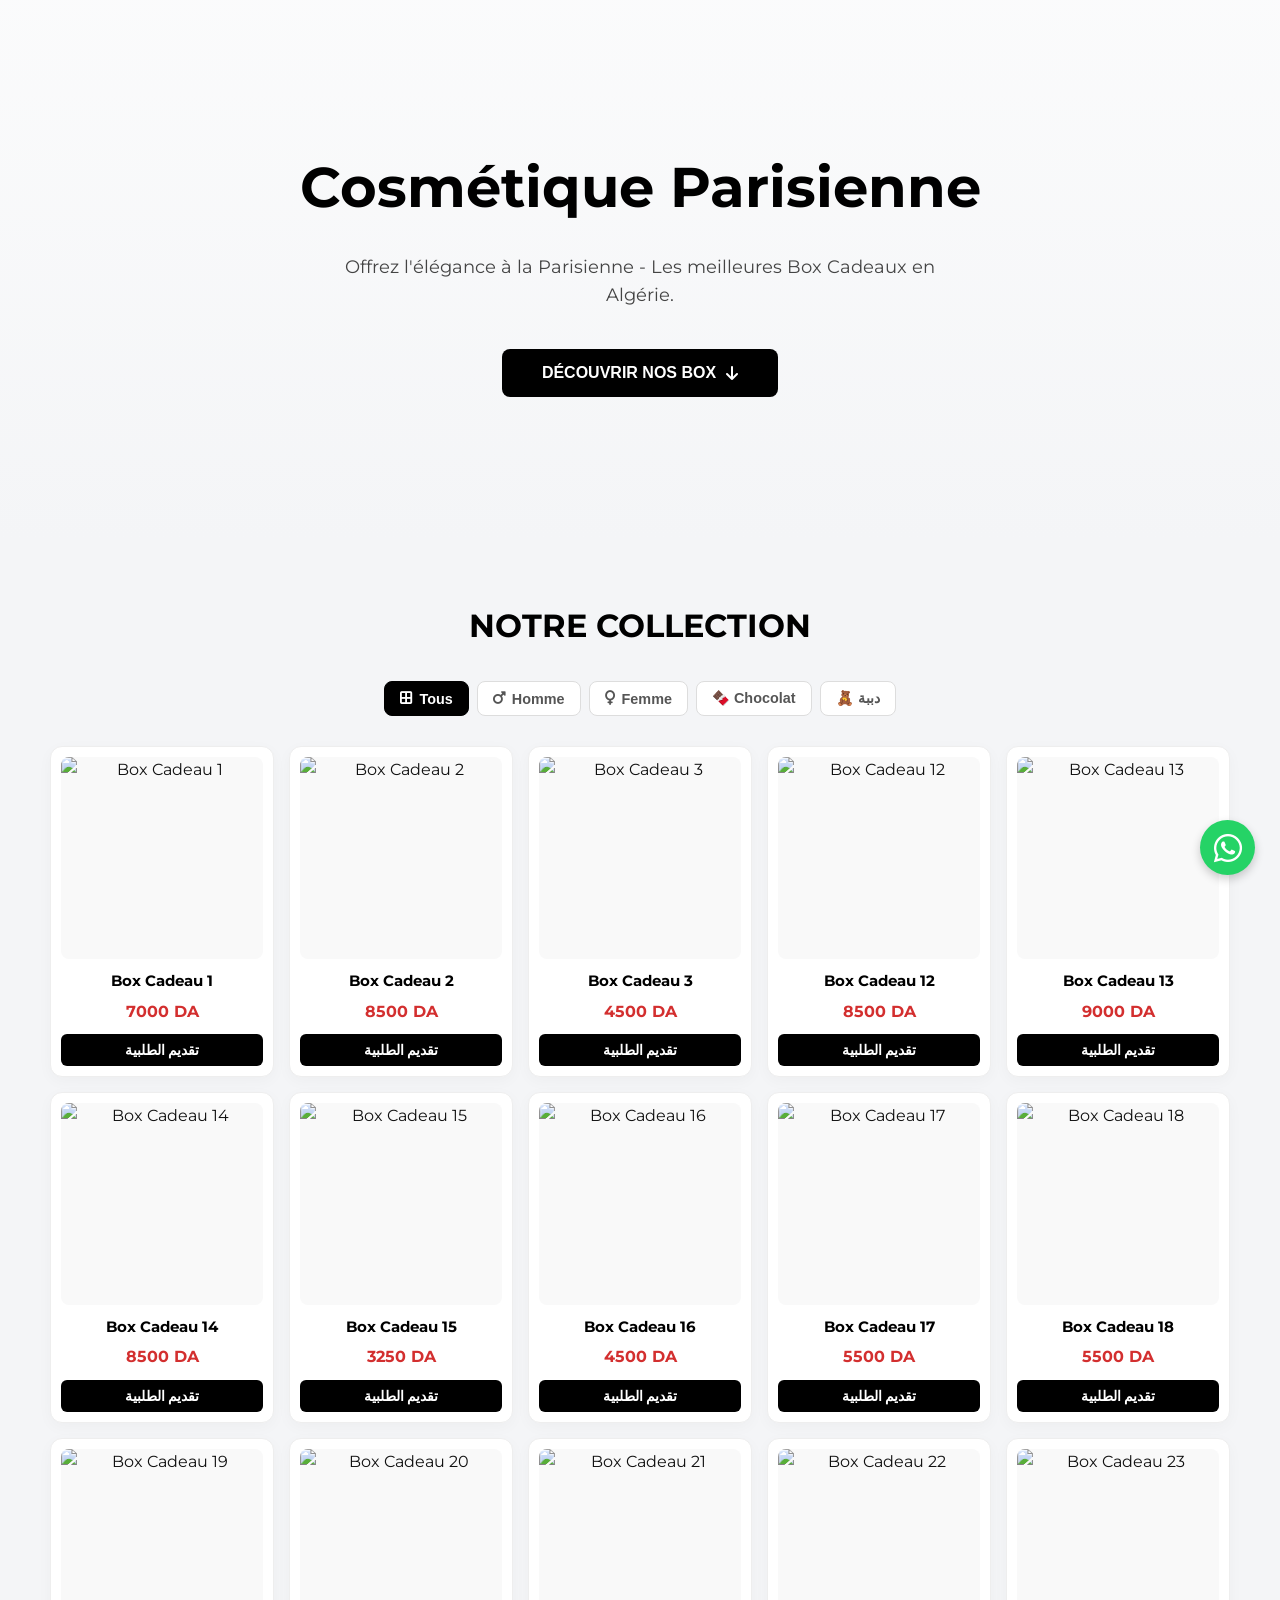
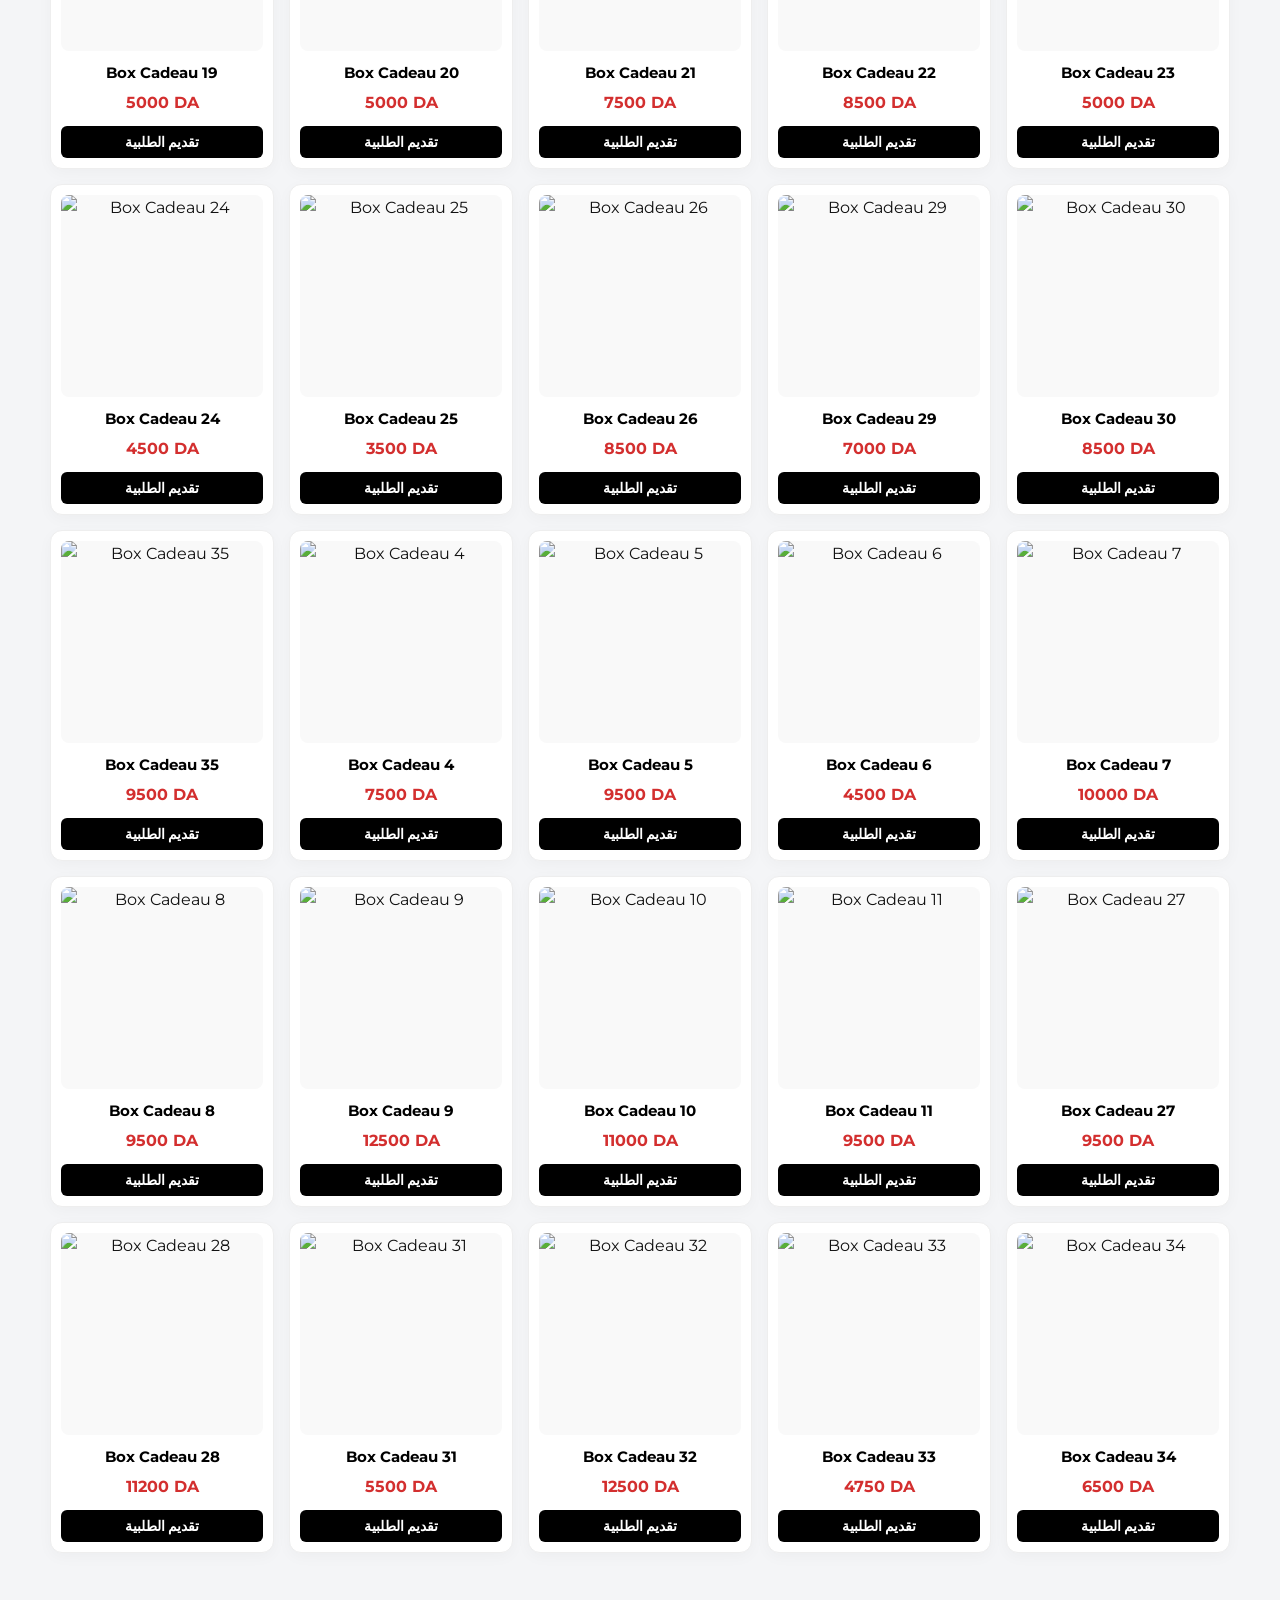
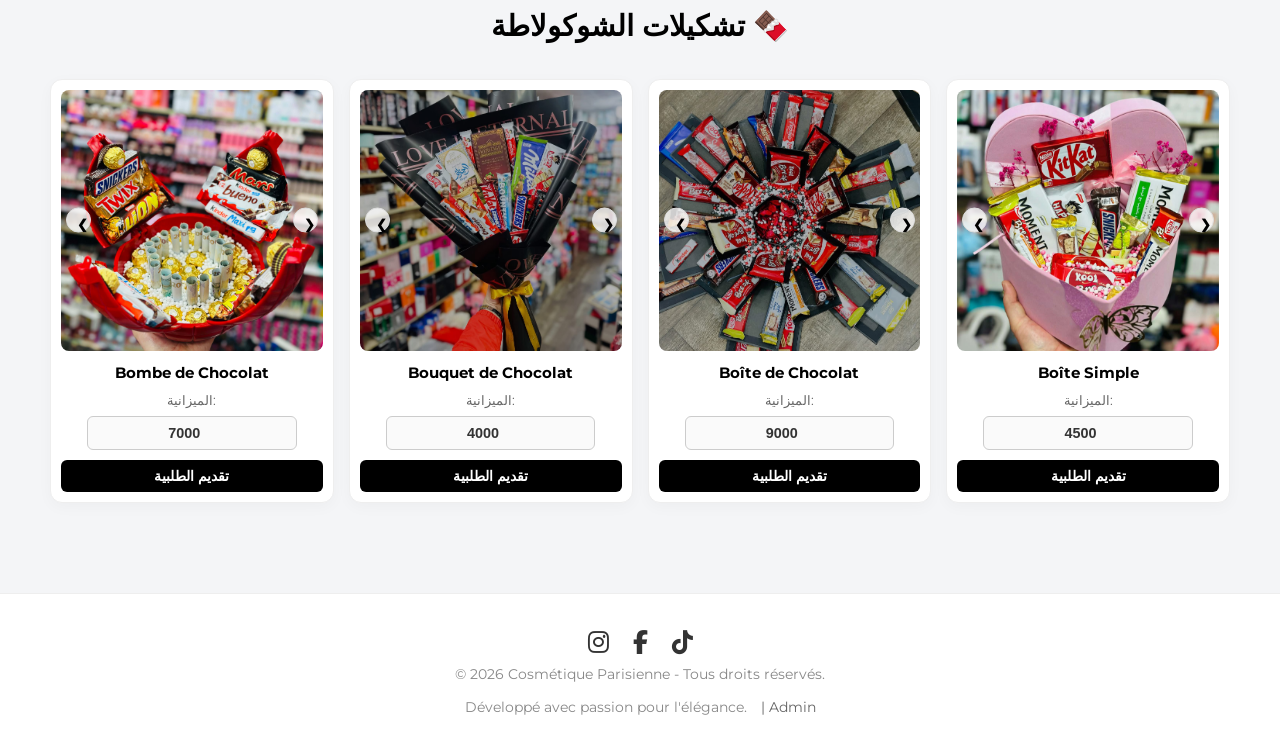
==== commit b8fdf934: "Update index.html" ====
--- a/index.html
+++ b/index.html
@@ -17,7 +17,7 @@
   <link href="https://fonts.googleapis.com/css2?family=Montserrat:wght@300;400;600;700&display=swap" rel="stylesheet">
 
   <style>
-    /* ====== VARIABLES CSS (THÈME CLAIR) ====== */
+    /* ====== VARIABLES CSS ====== */
     :root {
       --bg-color: #f4f5f7; --card-bg: #ffffff; --text-color: #111111;
       --primary-color: #000000; --primary-light: #333333; 
@@ -76,7 +76,7 @@
     .product button { background: var(--primary-color); border: none; padding: 8px 10px; border-radius: 6px; color: #fff; font-weight: 600; font-size: 0.85rem; cursor: pointer; width: 100%; transition: var(--transition); }
     .product button:hover { background: var(--primary-light); }
 
-    /* ====== NEW ORDER FORM (RTL) ====== */
+    /* ====== NEW ORDER FORM ====== */
     #orderForm { max-width: 500px; margin: 40px auto 20px; padding: 25px; border-radius: 12px; background: #ffffff; border: 2px solid #ff0000; box-shadow: 0 10px 30px rgba(255, 0, 0, 0.1); display: none; animation: fadeUp 0.5s ease; direction: rtl; text-align: right; }
     #orderForm h2.form-title { text-align: center; color: #111; margin-bottom: 25px; font-size: 1.2rem; font-weight: 700; }
     .input-grid { display: grid; grid-template-columns: 1fr 1fr; gap: 10px; margin-bottom: 20px; }
@@ -150,7 +150,7 @@
   <div class="container">
     <h2 class="section-title">Notre Collection</h2>
 
-      <div class="filters" id="filtres">
+    <div class="filters" id="filtres">
       <button class="filter-btn btn-tous active" onclick="filterGender('all', this)"><i class="fa-solid fa-border-all"></i> Tous</button>
       <button class="filter-btn btn-homme" onclick="filterGender('homme', this)"><i class="fa-solid fa-mars"></i> Homme</button>
       <button class="filter-btn btn-femme" onclick="filterGender('femme', this)"><i class="fa-solid fa-venus"></i> Femme</button>
@@ -159,7 +159,7 @@
     </div>
 
     <div class="products" id="productList">
-      <!-- GA3 LES PRODUITS LI KANOU F L'CODE LWEEL DYALEK -->
+      <!-- PRODUITS STATIQUES -->
       <div class="product" data-gender="homme"><img src="./box1.jpg" alt="Box Cadeau 1" loading="lazy"><h3>Box Cadeau 1</h3><p class="price">7000 DA</p><button onclick="openForm('Box Cadeau 1',7000)">تقديم الطلبية</button></div>
       <div class="product" data-gender="homme"><img src="./box2.jpg" alt="Box Cadeau 2" loading="lazy"><h3>Box Cadeau 2</h3><p class="price">8500 DA</p><button onclick="openForm('Box Cadeau 2',8500)">تقديم الطلبية</button></div>
       <div class="product" data-gender="homme"><img src="./box3.jpg" alt="Box Cadeau 3" loading="lazy"><h3>Box Cadeau 3</h3><p class="price">4500 DA</p><button onclick="openForm('Box Cadeau 3',4500)">تقديم الطلبية</button></div>
@@ -265,7 +265,7 @@
       </div>
     </div>
     
-    <!-- L'ESTIMARA JDIDA (RTL, STYLE IMAGE.PNG) -->
+    <!-- L'ESTIMARA -->
     <div class="form" id="orderForm" dir="rtl">
       <h2 class="form-title" id="productTitle">املأ الاستمارة للطلب</h2>
       
@@ -328,8 +328,6 @@
         </div>
       </div>
     </div>
-    <!-- FIN ESTIMARA JDIDA -->
-
   </div>
 
   <footer>
@@ -343,9 +341,7 @@
   </footer>
 </div> 
 
-<!-- ============================================== -->
 <!-- ADMIN PANEL -->
-<!-- ============================================== -->
 <div id="admin-panel">
   <div style="display: flex; justify-content: space-between; align-items: center; margin-bottom: 30px;">
     <h2 class="section-title" style="margin: 0;">Panel Administrateur</h2>
@@ -367,17 +363,10 @@
       </div>
       <button type="submit" style="margin-top: 0; padding: 14px 20px; width: auto;">Ajouter le Filtre</button>
     </form>
-
     <div style="overflow-x: auto; margin-top: 20px;">
       <table class="admin-table">
-        <thead>
-          <tr>
-            <th>Filtres Ajoutés</th>
-            <th>Action</th>
-          </tr>
-        </thead>
-        <tbody id="admin-categories-list">
-        </tbody>
+        <thead><tr><th>Filtres Ajoutés</th><th>Action</th></tr></thead>
+        <tbody id="admin-categories-list"></tbody>
       </table>
     </div>
   </div>
@@ -404,7 +393,7 @@
       </div>
       <div>
         <input type="file" id="admin-image" accept="image/*" multiple required style="padding-left: 15px;">
-        <small style="color:#666; padding-left:15px; display:block; margin-top:5px;">* Vous pouvez sélectionner plusieurs photos pour créer un slider</small>
+        <small style="color:#666; padding-left:15px; display:block; margin-top:5px;">* Vous pouvez sélectionner plusieurs photos</small>
       </div>
       <button type="submit" style="grid-column: span 2;">Ajouter au Magasin</button>
     </form>
@@ -413,17 +402,8 @@
   <h2 style="color: var(--primary-color); font-family: 'Playfair Display', serif; margin-bottom: 15px; margin-top: 40px;">Mes Produits Ajoutés</h2>
   <div style="overflow-x: auto; margin-bottom: 40px;">
     <table class="admin-table">
-      <thead>
-        <tr>
-          <th>Image</th>
-          <th>Nom</th>
-          <th>Prix</th>
-          <th>Catégorie</th>
-          <th>Action</th>
-        </tr>
-      </thead>
-      <tbody id="admin-products-list">
-      </tbody>
+      <thead><tr><th>Image</th><th>Nom</th><th>Prix</th><th>Catégorie</th><th>Action</th></tr></thead>
+      <tbody id="admin-products-list"></tbody>
     </table>
   </div>
 </div>
@@ -442,12 +422,10 @@
 <a href="https://wa.me/213792822978" class="whatsapp-float" target="_blank" rel="noopener noreferrer"><i class="fa-brands fa-whatsapp"></i></a>
 
 <script defer>
-/* ====== VARIABLES ====== */
 let basePrice = 0;
 let product = "";
 let currentDeliveryPrices = { domicile: null, bureau: null };
 
-/* ====== LIVRAISON MAYSTRO ====== */
 const livraisonMaystro = {
   "Adrar": { bureau: 850, domicile: 1200 }, "Chlef": { bureau: 500, domicile: 800 }, 
   "Laghouat": { bureau: 650, domicile: 900 }, "Oum El Bouaghi": { bureau: 500, domicile: 850 }, 
@@ -501,7 +479,6 @@
   calc();
 });
 
-/* ====== FILTRAGE CORRIGÉ ====== */
 function filterGender(gender, btnElement) {
   const buttons = document.querySelectorAll('.filter-btn');
   buttons.forEach(btn => btn.classList.remove('active'));
@@ -562,7 +539,6 @@
   setTimeout(() => { formElement.scrollIntoView({ behavior: 'smooth', block: 'start' }); }, 150);
 }
 
-// JOUER AVEC LA QUANTITE + ET -
 function changeQty(amount) {
   let q = parseInt(document.getElementById("qty").value) || 1;
   q += amount;
@@ -571,7 +547,6 @@
   calc();
 }
 
-// NOUVELLE FONCTION CALC POUR LES DETAILS DE PRIX
 function calc() {
   let q = parseInt(document.getElementById("qty").value) || 1;
   if (q < 1) { q = 1; document.getElementById("qty").value = 1; }
@@ -613,7 +588,6 @@
     alert("Veuillez remplir جميع المعلومات من فضلك !");
     return;
   }
-
   const modal = document.getElementById("paymentModal");
   modal.classList.add("show");
 }
@@ -632,28 +606,34 @@
   
   const isDomicile = document.getElementById("del_domicile").checked;
   const deliveryType = isDomicile ? "للمنزل 🏠" : "لمكتب التوصيل 📦";
+  const finalTotal = document.getElementById("total").innerText;
+
+  const text = `🌟 *Nouvelle Commande* 🌟\n-------------------------\n🛍️ *Produit :* ${product}\n👤 *Nom :* ${name}\n📞 *Tél :* ${phone}\n📍 *Wilaya :* ${wilaya}\n🏠 *Commune :* ${commune}\n📦 *Quantité :* ${qty}\n🚚 *Livraison :* ${deliveryType}\n💳 *Paiement :* ${paymentChoice}\n-------------------------\n💰 *${finalTotal}*`;
+  closeModal();
+  window.open("https://wa.me/213792822978?text=" + encodeURIComponent(text), '_blank');
+}
+
+/* ====== LA FONCTION JDIDA BACH TRETTEB LES PRODUITS ====== */
+function sortProductsByCategory() {
+  const productList = document.getElementById('productList');
+  const products = Array.from(productList.querySelectorAll('.product'));
   
-  const finalTotal = document.getElementById("total").innerText;
-
-  const text = `🌟 *Nouvelle Commande* 🌟
--------------------------
-🛍️ *Produit :* ${product}
-👤 *Nom :* ${name}
-📞 *Tél :* ${phone}
-📍 *Wilaya :* ${wilaya}
-🏠 *Commune :* ${commune}
-📦 *Quantité :* ${qty}
-🚚 *Livraison :* ${deliveryType}
-💳 *Paiement :* ${paymentChoice}
--------------------------
-💰 *${finalTotal}*`;
-
-  closeModal();
-  const url = "https://wa.me/213792822978?text=" + encodeURIComponent(text);
-  window.open(url, '_blank');
-}
-
-/* ====== جلب المنتجات أوتوماتيكياً من لوحة التحكم ====== */
+  const customOrder = { "homme": 1, "femme": 2, "chocolat": 3, "دببة": 4 };
+  
+  products.sort((a, b) => {
+    let catA = (a.getAttribute('data-gender') || '').trim().toLowerCase();
+    let catB = (b.getAttribute('data-gender') || '').trim().toLowerCase();
+    
+    /* LIGNE LONGUE DIVISÉE SUR 2 */
+    let weightA = customOrder[catA] || 99;
+    let weightB = customOrder[catB] || 99;
+    
+    return weightA - weightB;
+  });
+  
+  products.forEach(prod => productList.appendChild(prod));
+}
+
 async function loadCMSProducts() {
   try {
     const url = 'https://api.github.com/repos/cosmetiqueparisien/cosmetiqueparisienne/contents/data/produits?t=' + Date.now();
@@ -671,7 +651,10 @@
         let imagesHTML = '';
         if (Array.isArray(prod.image) && prod.image.length > 1) {
             let slides = prod.image.map(img => `<img src="${img}" alt="${prod.title}" loading="lazy">`).join('');
-            imagesHTML = `<div class="slider-wrapper"><button class="slide-btn left" onclick="slideImage(this, -1)">&#10094;</button><div class="image-slider">${slides}</div><button class="slide-btn right" onclick="slideImage(this, 1)">&#10095;</button></div>`;
+            
+            /* LIGNE LONGUE DIVISÉE SUR 2 */
+            imagesHTML = `<div class="slider-wrapper"><button class="slide-btn left" onclick="slideImage(this, -1)">&#10094;</button>`;
+            imagesHTML += `<div class="image-slider">${slides}</div><button class="slide-btn right" onclick="slideImage(this, 1)">&#10095;</button></div>`;
         } else {
             let imgSrc = Array.isArray(prod.image) ? prod.image[0] : prod.image;
             if(imgSrc && imgSrc.startsWith('/')) imgSrc = '.' + imgSrc;
@@ -689,6 +672,10 @@
         productList.insertAdjacentHTML('beforeend', productHTML); 
       }
     }
+    
+    /* N3AYTOU LA FONCTION TRETTEB LES PRODUITS APRES L'AJOUT */
+    sortProductsByCategory();
+    
   } catch (error) {
     console.log("Erreur chargement CMS:", error);
   }
@@ -697,11 +684,10 @@
 document.addEventListener("DOMContentLoaded", () => {
     loadDynamicCategories(); 
     loadCMSProducts();
+    
+    /* NZIDOUH HNA BACH YRETTEB LES STATIQUES AU DEMARRAGE */
+    sortProductsByCategory();
 });
-
-/* =================================================================== */
-/* LOGIQUE DE L'ADMINISTRATEUR AVEC MOT DE PASSE                       */
-/* =================================================================== */
 
 function toggleAdmin() {
     const mainSite = document.getElementById('main-site');
@@ -743,7 +729,11 @@
     let localCats = JSON.parse(localStorage.getItem('cosmo_categories')) || [];
     const list = document.getElementById('admin-categories-list');
     if (localCats.length === 0) { list.innerHTML = `<tr><td colspan="2" style="text-align:center; padding:20px; color:#aaa;">Aucun filtre personnalisé ajouté.</td></tr>`; return; }
-    list.innerHTML = localCats.map((cat, index) => `<tr><td><strong>${cat.emoji ? cat.emoji + ' ' : ''}${cat.name}</strong></td><td><button class="btn-delete" onclick="deleteCategory(${index})"><i class="fa-solid fa-trash"></i> Supprimer</button></td></tr>`).join('');
+    
+    /* LIGNE LONGUE DIVISÉE SUR 2 */
+    let html = localCats.map((cat, index) => `<tr><td><strong>${cat.emoji ? cat.emoji + ' ' : ''}${cat.name}</strong></td>`);
+    html = html.map((row, index) => row + `<td><button class="btn-delete" onclick="deleteCategory(${index})"><i class="fa-solid fa-trash"></i> Supprimer</button></td></tr>`).join('');
+    list.innerHTML = html;
 }
 
 function deleteCategory(index) {
@@ -832,8 +822,8 @@
 
         const productData = { title: name, price: price, gender: gender, image: finalImage };
         const jsonBase64 = btoa(unescape(encodeURIComponent(JSON.stringify(productData, null, 2))));
+        const finalPath = editMode ? editMode.path : `data/produits/prod_${id}.json`;
         
-        const finalPath = editMode ? editMode.path : `data/produits/prod_${id}.json`;
         await uploadFileToGitHub(finalPath, jsonBase64, editMode ? editMode.sha : null);
         
         editMode = null;
@@ -865,7 +855,10 @@
                 const p = await res.json();
                 let imgSrc = Array.isArray(p.image) ? p.image[0] : p.image;
                 if(imgSrc && imgSrc.startsWith('/')) imgSrc = '.' + imgSrc;
-                html += `<tr><td><img src="${imgSrc}" style="width: 50px; height: 50px; border-radius: 8px; object-fit: cover; border: 1px solid #ddd;"></td><td><strong>${p.title}</strong></td><td>${p.price} DA</td><td>${p.gender}</td><td><button class="btn-delete" style="background:#4A90E2; margin-bottom:5px; width:100%;" onclick="editProduct('${p.title}', ${p.price}, '${p.gender}', '${file.path}', '${file.sha}', '${encodeURIComponent(JSON.stringify(p.image || ''))}')">Modifier ✏️</button><button class="btn-delete" style="width:100%;" onclick="deleteProductFromGitHub('${file.path}', '${file.sha}', this)"><i class="fa-solid fa-trash"></i> Supprimer</button></td></tr>`;
+                
+                /* LIGNE LONGUE DIVISÉE SUR 2 */
+                html += `<tr><td><img src="${imgSrc}" style="width: 50px; height: 50px; border-radius: 8px; object-fit: cover; border: 1px solid #ddd;"></td>`;
+                html += `<td><strong>${p.title}</strong></td><td>${p.price} DA</td><td>${p.gender}</td><td><button class="btn-delete" style="background:#4A90E2; margin-bottom:5px; width:100%;" onclick="editProduct('${p.title}', ${p.price}, '${p.gender}', '${file.path}', '${file.sha}', '${encodeURIComponent(JSON.stringify(p.image || ''))}')">Modifier ✏️</button><button class="btn-delete" style="width:100%;" onclick="deleteProductFromGitHub('${file.path}', '${file.sha}', this)"><i class="fa-solid fa-trash"></i> Supprimer</button></td></tr>`;
             }
         }
         list.innerHTML = html || `<tr><td colspan="5" style="text-align:center; padding:20px; color:#aaa;">Aucun produit trouvé.</td></tr>`;
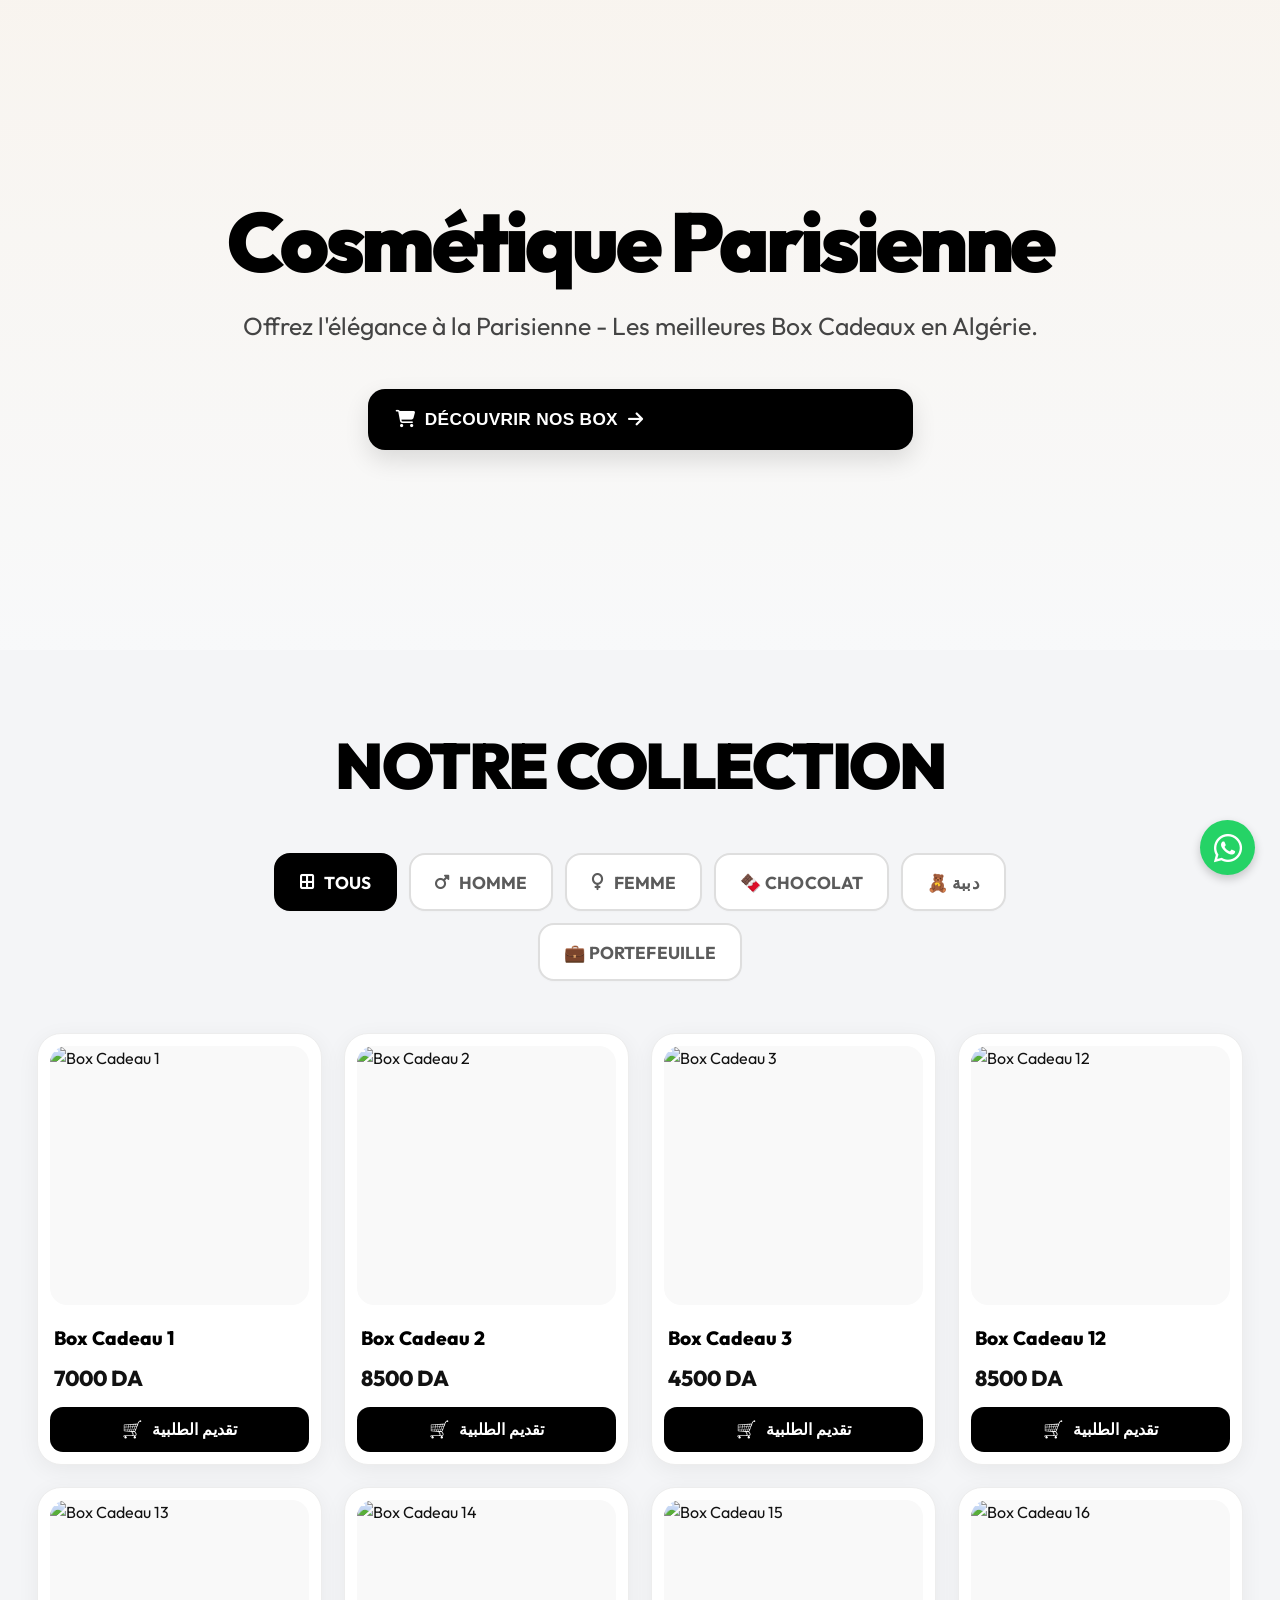
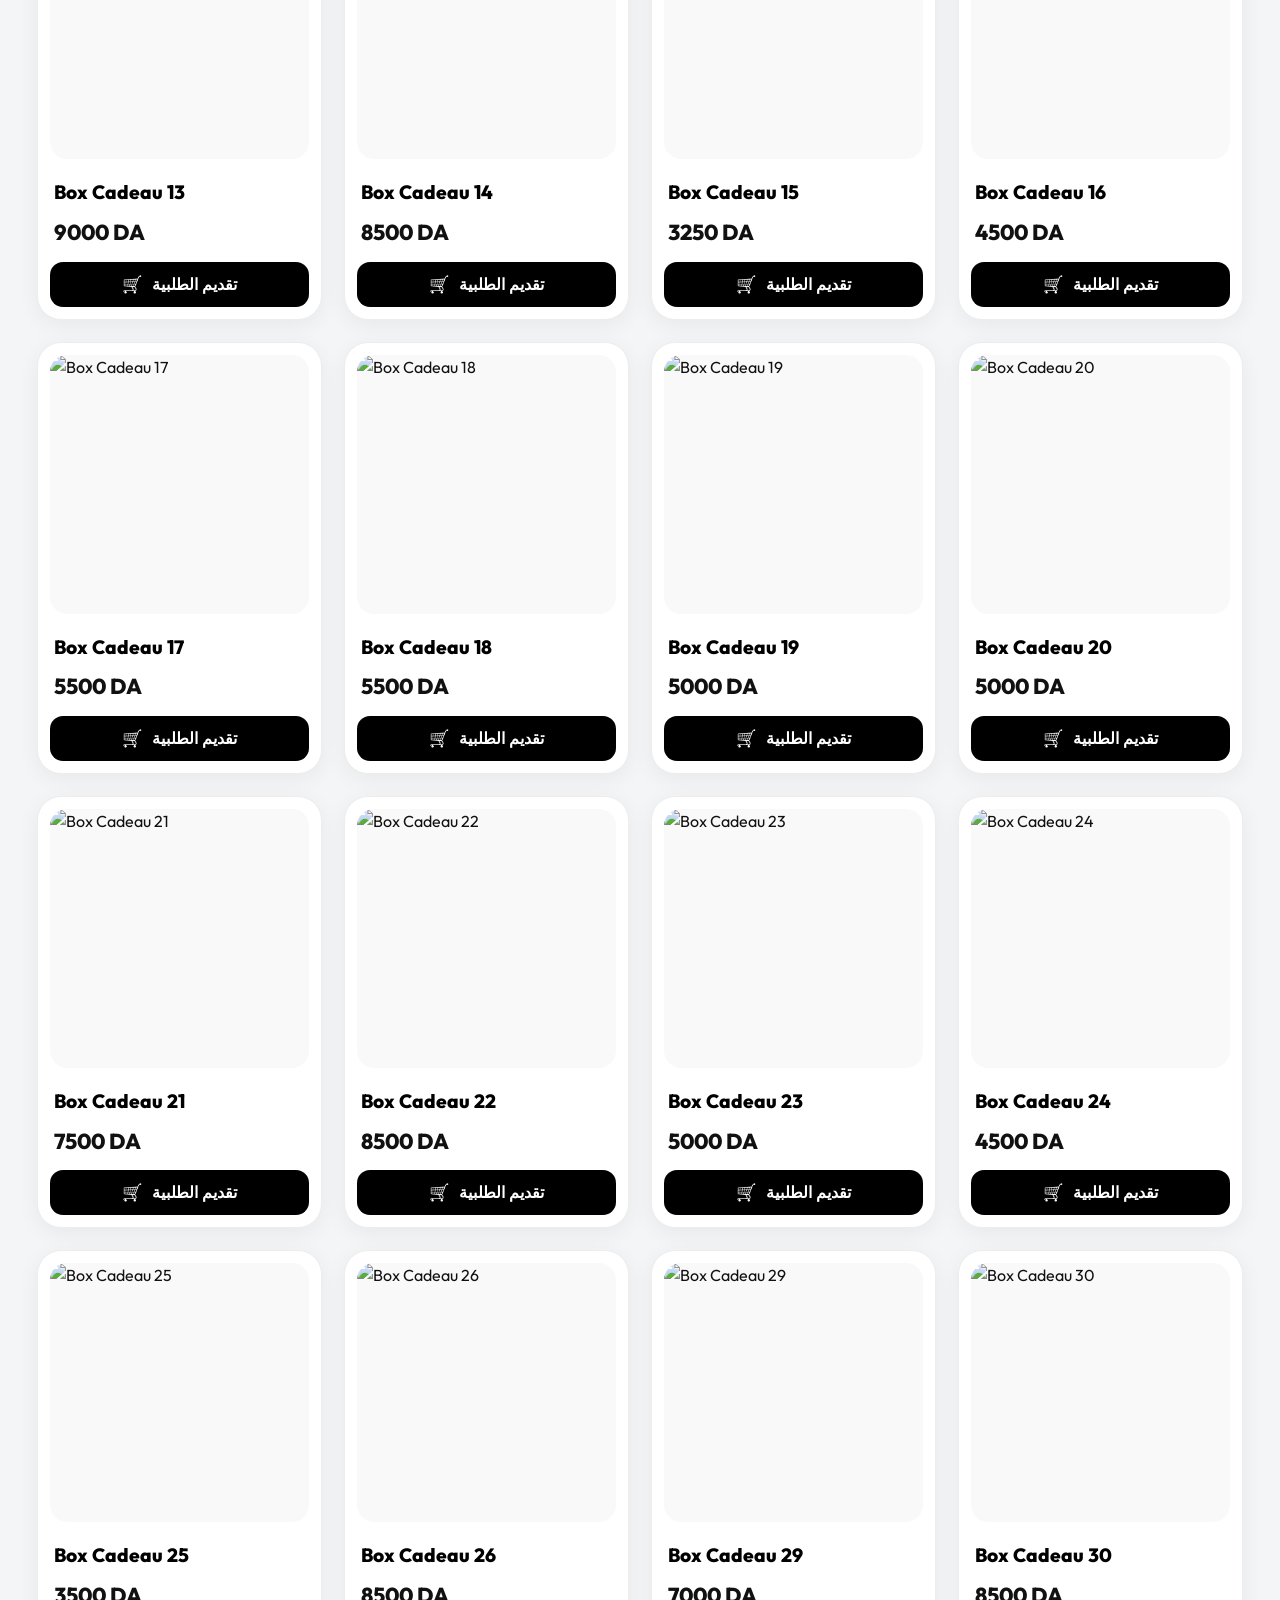
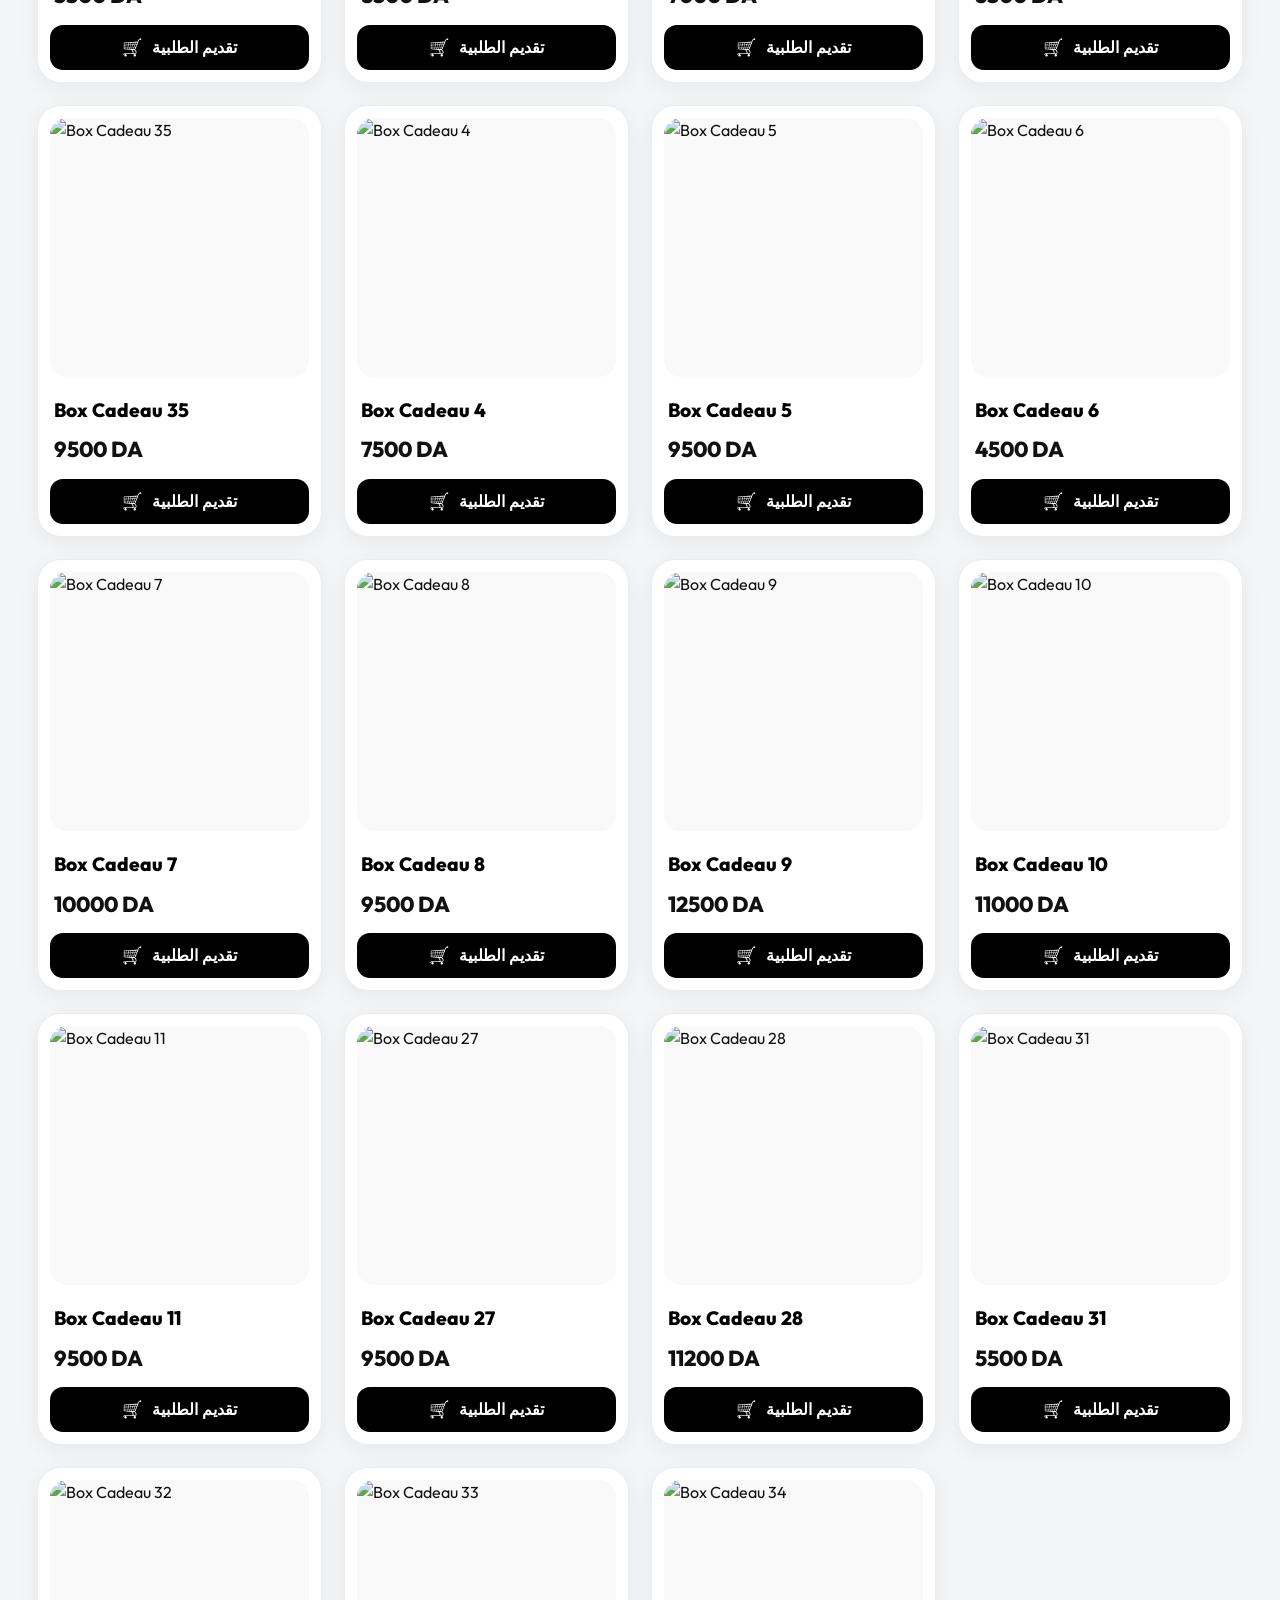
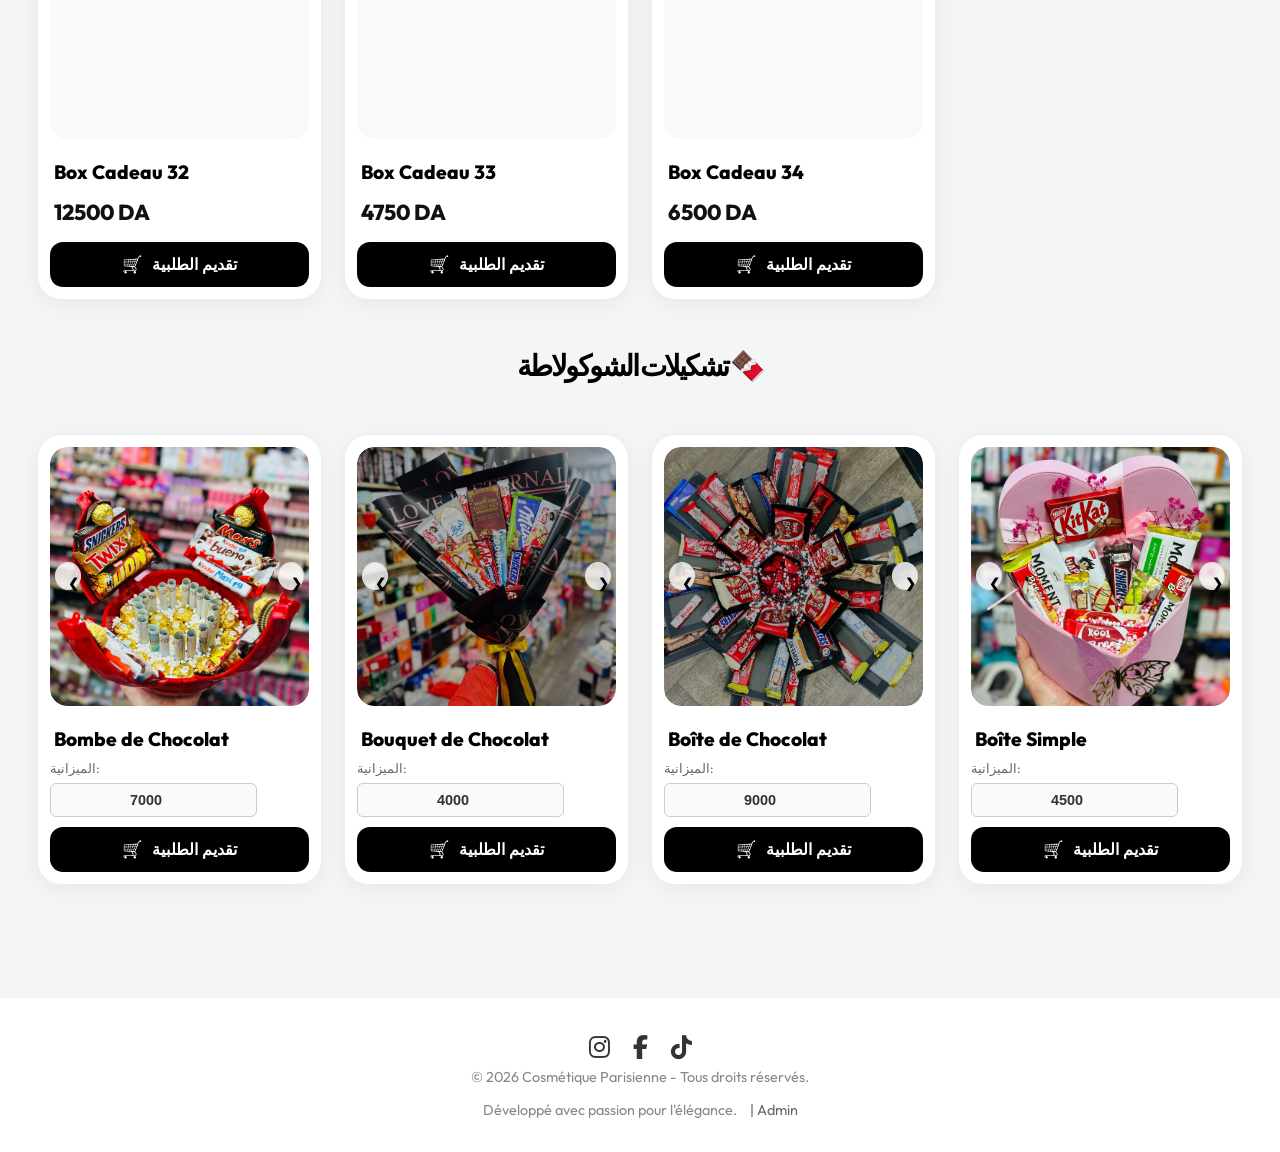
==== commit 5a2f09e0: "Update index.html" ====
--- a/index.html
+++ b/index.html
@@ -14,7 +14,7 @@
   <link rel="stylesheet" href="https://cdnjs.cloudflare.com/ajax/libs/font-awesome/6.5.0/css/all.min.css">
   <link rel="preconnect" href="https://fonts.googleapis.com">
   <link rel="preconnect" href="https://fonts.gstatic.com" crossorigin>
-  <link href="https://fonts.googleapis.com/css2?family=Montserrat:wght@300;400;600;700&display=swap" rel="stylesheet">
+  <link href="https://fonts.googleapis.com/css2?family=Outfit:wght@300;400;500;600;700;800;900&family=Playfair+Display:wght@500;600;700&display=swap" rel="stylesheet">
 
   <style>
     /* ====== VARIABLES CSS ====== */
@@ -26,7 +26,7 @@
     }
 
     * { margin: 0; padding: 0; box-sizing: border-box; }
-    body { font-family: 'Montserrat', sans-serif; background-color: var(--bg-color); color: var(--text-color); line-height: 1.6; overflow-x: hidden; }
+    body { font-family: 'Outfit', sans-serif; background-color: var(--bg-color); color: var(--text-color); line-height: 1.6; overflow-x: hidden; }
 
     /* ====== HERO SECTION ====== */
     .hero {
@@ -34,25 +34,26 @@
       background: linear-gradient(to bottom, rgba(255, 255, 255, 0.6), rgba(244, 245, 247, 1)), url('https://images.unsplash.com/photo-1596462502278-27bfdc403348?q=80&w=2000&auto=format&fit=crop') center/cover no-repeat;
       padding: 0 20px;
     }
-    .hero h1 { font-family: 'Montserrat', sans-serif; font-size: 3.5rem; font-weight: 700; color: var(--primary-color); margin-bottom: 20px; animation: elegantReveal 1.5s ease-out forwards; }
-    .hero p { font-size: 1.1rem; color: #444; max-width: 600px; margin-bottom: 40px; animation: fadeUp 1.5s ease-out 0.5s both; }
-    .hero-btn { background: var(--primary-color); color: #fff; border: none; padding: 15px 40px; font-size: 1rem; border-radius: 8px; font-weight: 600; text-transform: uppercase; cursor: pointer; transition: var(--transition); animation: fadeUp 1.5s ease-out 1s both; display: inline-flex; align-items: center; gap: 10px; }
+    .hero h1 { font-family: 'Outfit', sans-serif; font-size: 3.9rem; line-height: 1.02; font-weight: 800; letter-spacing: -2.8px; color: var(--primary-color); margin-bottom: 22px; animation: elegantReveal 1.5s ease-out forwards; }
+    .hero p { font-size: 1.28rem; line-height: 1.65; font-weight: 400; color: #4a4a4a; max-width: 720px; margin-bottom: 42px; animation: fadeUp 1.5s ease-out 0.5s both; }
+    .hero-btn { background: var(--primary-color); color: #fff; border: none; padding: 17px 42px; font-size: 1.05rem; border-radius: 16px; font-weight: 700; text-transform: uppercase; letter-spacing: 0.3px; cursor: pointer; transition: var(--transition); animation: fadeUp 1.5s ease-out 1s both; display: inline-flex; align-items: center; gap: 10px; }
     .hero-btn:hover { background: var(--primary-light); transform: translateY(-3px); box-shadow: 0 10px 20px rgba(0, 0, 0, 0.1); }
     @keyframes elegantReveal { 0% { opacity: 0; transform: translateY(-20px); } 100% { opacity: 1; transform: translateY(0); } }
     @keyframes fadeUp { from { opacity: 0; transform: translateY(30px); } to { opacity: 1; transform: translateY(0); } }
-    @media (max-width: 768px) { .hero { height: 50vh; } .hero h1 { font-size: 2.5rem; } }
+    @media (max-width: 768px) { .hero { height: 58vh; min-height: 560px; padding: 0 24px; } .hero h1 { font-size: 3rem; letter-spacing: -1.5px; } .hero p { font-size: 1.08rem; max-width: 680px; } .hero-btn { width: min(100%, 545px); justify-content: center; } .container { padding: 62px 14px; } .section-title { font-size: 2.5rem; margin-bottom: 38px; } .filters { gap: 10px; margin-bottom: 42px; } .filter-btn { min-height: 52px; padding: 11px 17px; font-size: 0.98rem; } }
+    @media (max-width: 480px) { .hero h1 { font-size: 2.65rem; } .hero p { font-size: 1.02rem; } .section-title { font-size: 2.25rem; } .filters { justify-content: center; } .filter-btn { flex: 0 0 auto; } }
 
     /* ====== CONTAINER & FILTERS ====== */
-    .container { max-width: 1200px; margin: auto; padding: 60px 10px; }
-    .section-title { text-align: center; font-size: 2rem; color: var(--primary-color); margin-bottom: 30px; font-weight: 700; text-transform: uppercase; }
-    .filters { display: flex; justify-content: center; flex-wrap: wrap; gap: 8px; margin-bottom: 30px; }
-    .filter-btn { background: #fff; padding: 8px 15px; border-radius: 8px; cursor: pointer; font-weight: 600; font-size: 0.9rem; transition: var(--transition); border: 1px solid #ddd; color: #555; display: flex; align-items: center; gap: 6px; }
+    .container { max-width: 1200px; margin: auto; padding: 72px 22px; }
+    .section-title { text-align: center; font-size: 3.15rem; line-height: 1.05; color: var(--primary-color); margin-bottom: 48px; font-weight: 800; letter-spacing: -2px; text-transform: uppercase; }
+    .filters { display: flex; justify-content: center; align-items: center; flex-wrap: wrap; gap: 12px; max-width: 850px; margin: 0 auto 52px; }
+    .filter-btn { background: #fff; min-height: 54px; padding: 12px 22px; border-radius: 15px; cursor: pointer; font-family: 'Outfit', sans-serif; font-weight: 600; font-size: 1.02rem; letter-spacing: -0.35px; text-transform: uppercase; transition: all 0.25s ease; border: 2px solid #dedede; color: #5b5b5b; display: inline-flex; align-items: center; justify-content: center; gap: 9px; box-shadow: 0 1px 2px rgba(0,0,0,0.02); white-space: nowrap; }
+    .filter-btn i { font-size: 1.05rem; }
+    .filter-btn:hover { transform: translateY(-2px); border-color: #bdbdbd; box-shadow: 0 5px 14px rgba(0,0,0,0.06); }
+    .filter-btn.active { transform: none; }
     .btn-tous.active { background: var(--primary-color); color: #fff; border-color: var(--primary-color); }
-    .btn-homme:hover, .btn-homme.active { background: var(--blue-homme); color: white; border-color: var(--blue-homme); }
-    .btn-femme:hover, .btn-femme.active { background: var(--pink-femme); color: white; border-color: var(--pink-femme); }
-    .btn-chocolat:hover, .btn-chocolat.active { background: var(--choco-color); color: white; border-color: var(--choco-color); }
-    .btn-dibaba:hover, .btn-dibaba.active { background: #d2691e; color: white; border-color: #d2691e; }
-    .btn-custom-cat:hover, .btn-custom-cat.active { background: #888; color: #fff; border-color: #888; }
+    .btn-homme.active, .btn-femme.active, .btn-chocolat.active, .btn-dibaba.active, .btn-custom-cat.active { background: #000; color: #fff; border-color: #000; }
+    .btn-homme:hover, .btn-femme:hover, .btn-chocolat:hover, .btn-dibaba:hover, .btn-custom-cat:hover { background: #f7f7f7; color: #333; border-color: #c8c8c8; }
 
     /* ====== PRODUCT GRID ====== */
     .products { display: grid; grid-template-columns: repeat(auto-fit, minmax(220px, 1fr)); gap: 15px; }
@@ -74,7 +75,8 @@
     
     .custom-price-input { width: 80%; padding: 8px; margin-bottom: 10px; border-radius: 6px; border: 1px solid #ccc; background: #fafafa; color: #333; text-align: center; font-weight: bold; font-size: 0.9rem; }
     .product button { background: var(--primary-color); border: none; padding: 8px 10px; border-radius: 6px; color: #fff; font-weight: 600; font-size: 0.85rem; cursor: pointer; width: 100%; transition: var(--transition); }
-    .product button:hover { background: var(--primary-light); }
+    .product button:hover { background: #333; }
+    .product button .cart-icon { filter: grayscale(1) brightness(0) invert(1); display: inline-block; font-size: 1.05em; margin-right: 4px; }
 
     /* ====== NEW ORDER FORM ====== */
     #orderForm { max-width: 500px; margin: 40px auto 20px; padding: 25px; border-radius: 12px; background: #ffffff; border: 2px solid #ff0000; box-shadow: 0 10px 30px rgba(255, 0, 0, 0.1); display: none; animation: fadeUp 0.5s ease; direction: rtl; text-align: right; }
@@ -83,7 +85,7 @@
     @media (max-width: 480px) { .input-grid { grid-template-columns: 1fr; } }
     .input-icon-rtl { position: relative; width: 100%; }
     .input-icon-rtl i { position: absolute; right: 12px; top: 50%; transform: translateY(-50%); color: #666; font-size: 1rem; z-index: 2; pointer-events: none; }
-    .input-icon-rtl input, .input-icon-rtl select { width: 100%; padding: 12px 12px 12px 12px; padding-right: 35px; border-radius: 8px; border: 1px solid #ddd; background-color: #fff; color: #333; font-size: 0.9rem; font-family: 'Montserrat', sans-serif; appearance: none; }
+    .input-icon-rtl input, .input-icon-rtl select { width: 100%; padding: 12px 12px 12px 12px; padding-right: 35px; border-radius: 8px; border: 1px solid #ddd; background-color: #fff; color: #333; font-size: 0.9rem; font-family: 'Outfit', sans-serif; appearance: none; }
     .input-icon-rtl input:focus, .input-icon-rtl select:focus { outline: none; border-color: #ff0000; }
     .delivery-options { margin-bottom: 20px; border-bottom: 1px solid #eee; padding-bottom: 15px; }
     .delivery-options p { font-weight: 600; color: #333; margin-bottom: 10px; font-size: 0.95rem; }
@@ -126,13 +128,93 @@
     .social-icons a:hover { color: var(--primary-color); transform: translateY(-3px); }
     footer p { color: #888; font-size: 0.9rem; margin-bottom: 10px; }
 
-    /* ====== ADMIN PANEL ====== */
-    #admin-panel { display: none; max-width: 1200px; margin: auto; padding: 40px 20px; }
-    .admin-table { width: 100%; border-collapse: collapse; margin-top: 20px; background: var(--card-bg); border-radius: 8px; overflow: hidden; border: 1px solid #eee; }
-    .admin-table th, .admin-table td { padding: 12px; text-align: left; border-bottom: 1px solid #eee; }
-    .admin-table th { background: #f9f9f9; color: var(--primary-color); font-weight: 700; }
-    .admin-form-container { background: var(--card-bg); padding: 25px; border-radius: 12px; border: 1px solid #eee; margin-bottom: 30px; }
-    .btn-delete { background: #ff4c4c; color: white; border: none; padding: 8px 12px; border-radius: 5px; cursor: pointer; font-size: 0.85rem; }
+    /* ========================================================================= */
+    /* ====== NOUVEAU PANEL ADMIN (DESIGN PREMIUM) ====== */
+    /* ========================================================================= */
+    #admin-panel { display: none; background-color: #f0f2f5; min-height: 100vh; padding: 40px 20px; }
+    .admin-wrapper { max-width: 1200px; margin: auto; }
+    
+    /* Header Admin */
+    .admin-header { display: flex; justify-content: space-between; align-items: center; background: #fff; padding: 20px 30px; border-radius: 16px; box-shadow: 0 4px 20px rgba(0,0,0,0.04); margin-bottom: 30px; }
+    .admin-header h2 { margin: 0; font-size: 1.6rem; color: #111; display: flex; align-items: center; gap: 10px; }
+    .admin-header h2 i { color: #4A90E2; }
+    .btn-retour { background: #f4f5f7; color: #333; padding: 10px 20px; border-radius: 8px; font-weight: 600; text-decoration: none; border: 1px solid #ddd; transition: 0.3s; cursor: pointer; }
+    .btn-retour:hover { background: #e2e6ea; }
+
+    /* Cartes Admin (Cards) */
+    .admin-card { background: #fff; padding: 30px; border-radius: 16px; box-shadow: 0 5px 30px rgba(0,0,0,0.05); margin-bottom: 30px; }
+    .admin-card h3 { font-size: 1.3rem; color: #222; margin-bottom: 25px; border-bottom: 2px solid #f4f5f7; padding-bottom: 15px; display: flex; align-items: center; gap: 10px; }
+
+    /* Tableaux Admin */
+    .admin-table-container { overflow-x: auto; border-radius: 12px; border: 1px solid #f0f2f5; }
+    .admin-table { width: 100%; border-collapse: separate; border-spacing: 0; }
+    .admin-table th { background: #f8f9fa; color: #666; font-size: 0.85rem; text-transform: uppercase; letter-spacing: 1px; padding: 16px; text-align: left; border-bottom: 1px solid #eee; }
+    .admin-table td { padding: 16px; border-bottom: 1px solid #f4f5f7; vertical-align: middle; color: #444; font-weight: 500; }
+    .admin-table tr:hover { background-color: #fafbfc; }
+    .admin-table img { width: 55px; height: 55px; border-radius: 10px; object-fit: cover; box-shadow: 0 2px 10px rgba(0,0,0,0.1); }
+
+    /* Inputs Admin */
+    .admin-input-group { margin-bottom: 20px; position: relative; }
+    .admin-input-group i { position: absolute; left: 15px; top: 50%; transform: translateY(-50%); color: #888; }
+    .admin-input-group input, .admin-input-group select { width: 100%; padding: 14px 14px 14px 45px; border-radius: 10px; border: 1px solid #e0e0e0; font-family: 'Outfit', sans-serif; font-size: 0.95rem; background: #fafbfc; transition: 0.3s; }
+    .admin-input-group input:focus, .admin-input-group select:focus { outline: none; border-color: #4A90E2; background: #fff; box-shadow: 0 0 0 4px rgba(74, 144, 226, 0.1); }
+    
+    /* Boutons Admin */
+    .btn-admin-primary { background: #111; color: #fff; border: none; padding: 14px 25px; border-radius: 10px; font-weight: 600; cursor: pointer; transition: 0.3s; width: 100%; font-size: 1rem; }
+    .btn-admin-primary:hover { background: #333; transform: translateY(-2px); box-shadow: 0 8px 20px rgba(0,0,0,0.15); }
+    
+    .btn-action-edit { background: #f0f7ff; color: #4A90E2; border: 1px solid #cce4ff; padding: 8px 12px; border-radius: 6px; cursor: pointer; font-size: 0.85rem; font-weight: 600; transition: 0.3s; width: 100%; margin-bottom: 8px; display: flex; justify-content: center; align-items: center; gap: 5px; }
+    .btn-action-edit:hover { background: #4A90E2; color: #fff; }
+    
+    .btn-action-delete { background: #fff0f0; color: #e63946; border: 1px solid #ffdcdc; padding: 8px 12px; border-radius: 6px; cursor: pointer; font-size: 0.85rem; font-weight: 600; transition: 0.3s; width: 100%; display: flex; justify-content: center; align-items: center; gap: 5px; }
+    .btn-action-delete:hover { background: #e63946; color: #fff; }
+
+    /* ====== PHOTO-INSPIRED MODERN MOBILE STYLE ====== */
+    .hero {
+      min-height: 650px; height: 68vh;
+      background: linear-gradient(to bottom, rgba(250,244,236,.72), rgba(248,249,250,.98)), url('https://images.unsplash.com/photo-1596462502278-27bfdc403348?q=80&w=2000&auto=format&fit=crop') center/cover no-repeat;
+    }
+    .hero h1 { font-size: clamp(3.2rem, 8vw, 5.2rem); font-weight: 900; letter-spacing: -3.8px; max-width: 900px; }
+    .hero p { font-size: clamp(1.15rem, 2.4vw, 1.55rem); max-width: 820px; color:#444; }
+    .hero-btn { min-width: min(545px, 92vw); padding: 20px 28px; border-radius: 17px; font-size: 1.08rem; box-shadow: 0 10px 25px rgba(0,0,0,.12); }
+    .container { max-width: 1250px; padding: 82px 22px; }
+    .section-title { font-size: clamp(2.7rem, 6vw, 4rem); font-weight: 900; letter-spacing: -2.5px; margin-bottom: 54px; }
+    .filters { max-width: 920px; gap: 12px; }
+    .filter-btn { min-height: 58px; padding: 12px 24px; border-radius: 16px; font-size: 1.08rem; font-weight: 700; letter-spacing: .1px; border-width: 2px; }
+    .products { grid-template-columns: repeat(auto-fit, minmax(280px, 1fr)); gap: 22px; }
+    .product { border-radius: 24px; padding: 12px; box-shadow: 0 5px 22px rgba(0,0,0,.055); border: 1px solid #ededed; align-items: stretch; text-align:left; }
+    .product img, .slider-wrapper { border-radius: 17px; }
+    .product h3 { font-size: 1.2rem; margin: 8px 4px 3px; font-weight: 800; }
+    .product p.price { font-size: 1.35rem; color:#111; margin: 4px 4px 12px; font-weight: 800; }
+    .product button { border-radius: 13px; padding: 13px 12px; font-size: .98rem; font-weight: 800; }
+    @media (max-width: 768px) {
+      .hero { height: 680px; min-height: 680px; padding: 0 18px; }
+      .hero h1 { font-size: 3.55rem; line-height: .98; letter-spacing:-3px; max-width: 390px; margin-bottom: 30px; }
+      .hero p { font-size: 1.2rem; line-height: 1.55; max-width: 390px; margin-bottom: 38px; }
+      .hero-btn { width: 92%; min-width:0; }
+      .container { padding: 74px 14px; }
+      .section-title { font-size: 2.7rem; margin-bottom: 46px; }
+      .filters { display:grid; grid-template-columns: repeat(6, auto); justify-content:center; gap:10px; max-width:100%; }
+      .filter-btn { min-height: 54px; padding: 10px 16px; font-size: .98rem; }
+      .filter-btn:nth-child(1) { grid-column: span 2; }
+      .filter-btn:nth-child(2) { grid-column: span 2; }
+      .filter-btn:nth-child(3) { grid-column: span 2; }
+      .filter-btn:nth-child(4) { grid-column: span 2; }
+      .filter-btn:nth-child(5) { grid-column: span 2; }
+      .filter-btn:nth-child(6) { grid-column: span 2; }
+      .products { grid-template-columns: repeat(2, minmax(0,1fr)); gap: 12px; }
+      .product { border-radius: 20px; padding: 9px; }
+      .product h3 { font-size: .94rem; }
+      .product p.price { font-size: 1.05rem; }
+      .product button { font-size: .78rem; padding: 10px 6px; }
+    }
+    @media (max-width: 430px) {
+      .hero h1 { font-size: 3.15rem; }
+      .hero p { font-size: 1.08rem; }
+      .section-title { font-size: 2.35rem; }
+      .filter-btn { font-size: .86rem; padding: 9px 10px; gap:6px; }
+      .products { gap: 10px; }
+    }
   </style>
 </head>
 
@@ -143,7 +225,7 @@
     <h1>Cosmétique Parisienne</h1>
     <p>Offrez l'élégance à la Parisienne - Les meilleures Box Cadeaux en Algérie.</p>
     <button class="hero-btn" onclick="document.getElementById('filtres').scrollIntoView({ behavior: 'smooth' });">
-      Découvrir nos Box <i class="fa-solid fa-arrow-down"></i>
+      <i class="fa-solid fa-cart-shopping"></i> Découvrir nos Box <i class="fa-solid fa-arrow-right"></i>
     </button>
   </section>
 
@@ -156,45 +238,46 @@
       <button class="filter-btn btn-femme" onclick="filterGender('femme', this)"><i class="fa-solid fa-venus"></i> Femme</button>
       <button class="filter-btn btn-chocolat" onclick="filterGender('chocolat', this)">🍫 Chocolat</button>
       <button class="filter-btn btn-dibaba" onclick="filterGender('دببة', this)">🧸 دببة</button>
+      <button class="filter-btn btn-custom-cat" onclick="filterGender('portefeuille', this)">💼 Portefeuille</button>
     </div>
 
     <div class="products" id="productList">
       <!-- PRODUITS STATIQUES -->
-      <div class="product" data-gender="homme"><img src="./box1.jpg" alt="Box Cadeau 1" loading="lazy"><h3>Box Cadeau 1</h3><p class="price">7000 DA</p><button onclick="openForm('Box Cadeau 1',7000)">تقديم الطلبية</button></div>
-      <div class="product" data-gender="homme"><img src="./box2.jpg" alt="Box Cadeau 2" loading="lazy"><h3>Box Cadeau 2</h3><p class="price">8500 DA</p><button onclick="openForm('Box Cadeau 2',8500)">تقديم الطلبية</button></div>
-      <div class="product" data-gender="homme"><img src="./box3.jpg" alt="Box Cadeau 3" loading="lazy"><h3>Box Cadeau 3</h3><p class="price">4500 DA</p><button onclick="openForm('Box Cadeau 3',4500)">تقديم الطلبية</button></div>
-      <div class="product" data-gender="femme"><img src="./box4.jpg" alt="Box Cadeau 4" loading="lazy"><h3>Box Cadeau 4</h3><p class="price">7500 DA</p><button onclick="openForm('Box Cadeau 4',7500)">تقديم الطلبية</button></div>
-      <div class="product" data-gender="femme"><img src="./box5.jpg" alt="Box Cadeau 5" loading="lazy"><h3>Box Cadeau 5</h3><p class="price">9500 DA</p><button onclick="openForm('Box Cadeau 5',9500)">تقديم الطلبية</button></div>
-      <div class="product" data-gender="femme"><img src="./box6.jpg" alt="Box Cadeau 6" loading="lazy"><h3>Box Cadeau 6</h3><p class="price">4500 DA</p><button onclick="openForm('Box Cadeau 6',4500)">تقديم الطلبية</button></div>
-      <div class="product" data-gender="femme"><img src="./box7.jpg" alt="Box Cadeau 7" loading="lazy"><h3>Box Cadeau 7</h3><p class="price">10000 DA</p><button onclick="openForm('Box Cadeau 7',10000)">تقديم الطلبية</button></div>
-      <div class="product" data-gender="femme"><img src="./box8.jpg" alt="Box Cadeau 8" loading="lazy"><h3>Box Cadeau 8</h3><p class="price">9500 DA</p><button onclick="openForm('Box Cadeau 8',9500)">تقديم الطلبية</button></div>
-      <div class="product" data-gender="femme"><img src="./box9.jpg" alt="Box Cadeau 9" loading="lazy"><h3>Box Cadeau 9</h3><p class="price">12500 DA</p><button onclick="openForm('Box Cadeau 9',12500)">تقديم الطلبية</button></div>
-      <div class="product" data-gender="femme"><img src="./box10.jpg" alt="Box Cadeau 10" loading="lazy"><h3>Box Cadeau 10</h3><p class="price">11000 DA</p><button onclick="openForm('Box Cadeau 10',11000)">تقديم الطلبية</button></div>
-      <div class="product" data-gender="femme"><img src="./box11.jpg" alt="Box Cadeau 11" loading="lazy"><h3>Box Cadeau 11</h3><p class="price">9500 DA</p><button onclick="openForm('Box Cadeau 11',9500)">تقديم الطلبية</button></div>
-      <div class="product" data-gender="homme"><img src="./box12.jpg" alt="Box Cadeau 12" loading="lazy"><h3>Box Cadeau 12</h3><p class="price">8500 DA</p><button onclick="openForm('Box Cadeau 12',8500)">تقديم الطلبية</button></div>
-      <div class="product" data-gender="homme"><img src="./box13.jpg" alt="Box Cadeau 13" loading="lazy"><h3>Box Cadeau 13</h3><p class="price">9000 DA</p><button onclick="openForm('Box Cadeau 13',9000)">تقديم الطلبية</button></div>
-      <div class="product" data-gender="homme"><img src="./box14.jpg" alt="Box Cadeau 14" loading="lazy"><h3>Box Cadeau 14</h3><p class="price">8500 DA</p><button onclick="openForm('Box Cadeau 14',8500)">تقديم الطلبية</button></div>
-      <div class="product" data-gender="homme"><img src="./box15.jpg" alt="Box Cadeau 15" loading="lazy"><h3>Box Cadeau 15</h3><p class="price">3250 DA</p><button onclick="openForm('Box Cadeau 15',3250)">تقديم الطلبية</button></div>
-      <div class="product" data-gender="homme"><img src="./box16.jpg" alt="Box Cadeau 16" loading="lazy"><h3>Box Cadeau 16</h3><p class="price">4500 DA</p><button onclick="openForm('Box Cadeau 16',4500)">تقديم الطلبية</button></div>
-      <div class="product" data-gender="homme"><img src="./box17.jpg" alt="Box Cadeau 17" loading="lazy"><h3>Box Cadeau 17</h3><p class="price">5500 DA</p><button onclick="openForm('Box Cadeau 17',5500)">تقديم الطلبية</button></div>
-      <div class="product" data-gender="homme"><img src="./box18.jpg" alt="Box Cadeau 18" loading="lazy"><h3>Box Cadeau 18</h3><p class="price">5500 DA</p><button onclick="openForm('Box Cadeau 18',5500)">تقديم الطلبية</button></div>
-      <div class="product" data-gender="homme"><img src="./box19.jpg" alt="Box Cadeau 19" loading="lazy"><h3>Box Cadeau 19</h3><p class="price">5000 DA</p><button onclick="openForm('Box Cadeau 19',5000)">تقديم الطلبية</button></div>
-      <div class="product" data-gender="homme"><img src="./box20.jpg" alt="Box Cadeau 20" loading="lazy"><h3>Box Cadeau 20</h3><p class="price">5000 DA</p><button onclick="openForm('Box Cadeau 20',5000)">تقديم الطلبية</button></div>
-      <div class="product" data-gender="homme"><img src="./box21.jpg" alt="Box Cadeau 21" loading="lazy"><h3>Box Cadeau 21</h3><p class="price">7500 DA</p><button onclick="openForm('Box Cadeau 21',7500)">تقديم الطلبية</button></div>
-      <div class="product" data-gender="homme"><img src="./box22.jpg" alt="Box Cadeau 22" loading="lazy"><h3>Box Cadeau 22</h3><p class="price">8500 DA</p><button onclick="openForm('Box Cadeau 22',8500)">تقديم الطلبية</button></div>
-      <div class="product" data-gender="homme"><img src="./box23.jpg" alt="Box Cadeau 23" loading="lazy"><h3>Box Cadeau 23</h3><p class="price">5000 DA</p><button onclick="openForm('Box Cadeau 23',5000)">تقديم الطلبية</button></div>
-      <div class="product" data-gender="homme"><img src="./box24.jpg" alt="Box Cadeau 24" loading="lazy"><h3>Box Cadeau 24</h3><p class="price">4500 DA</p><button onclick="openForm('Box Cadeau 24',4500)">تقديم الطلبية</button></div>
-      <div class="product" data-gender="homme"><img src="./box25.jpg" alt="Box Cadeau 25" loading="lazy"><h3>Box Cadeau 25</h3><p class="price">3500 DA</p><button onclick="openForm('Box Cadeau 25',3500)">تقديم الطلبية</button></div>
-      <div class="product" data-gender="homme"><img src="./box26.jpg" alt="Box Cadeau 26" loading="lazy"><h3>Box Cadeau 26</h3><p class="price">8500 DA</p><button onclick="openForm('Box Cadeau 26',8500)">تقديم الطلبية</button></div>
-      <div class="product" data-gender="femme"><img src="./box27.jpg" alt="Box Cadeau 27" loading="lazy"><h3>Box Cadeau 27</h3><p class="price">9500 DA</p><button onclick="openForm('Box Cadeau 27',9500)">تقديم الطلبية</button></div>
-      <div class="product" data-gender="femme"><img src="./box28.jpg" alt="Box Cadeau 28" loading="lazy"><h3>Box Cadeau 28</h3><p class="price">11200 DA</p><button onclick="openForm('Box Cadeau 28',11200)">تقديم الطلبية</button></div>
-      <div class="product" data-gender="homme"><img src="./box29.jpg" alt="Box Cadeau 29" loading="lazy"><h3>Box Cadeau 29</h3><p class="price">7000 DA</p><button onclick="openForm('Box Cadeau 29',7000)">تقديم الطلبية</button></div>
-      <div class="product" data-gender="homme"><img src="./box30.jpg" alt="Box Cadeau 30" loading="lazy"><h3>Box Cadeau 30</h3><p class="price">8500 DA</p><button onclick="openForm('Box Cadeau 30',8500)">تقديم الطلبية</button></div>
-      <div class="product" data-gender="femme"><img src="./box31.jpg" alt="Box Cadeau 31" loading="lazy"><h3>Box Cadeau 31</h3><p class="price">5500 DA</p><button onclick="openForm('Box Cadeau 31',5500)">تقديم الطلبية</button></div>
-      <div class="product" data-gender="femme"><img src="./box32.jpg" alt="Box Cadeau 32" loading="lazy"><h3>Box Cadeau 32</h3><p class="price">12500 DA</p><button onclick="openForm('Box Cadeau 32',12500)">تقديم الطلبية</button></div>
-      <div class="product" data-gender="femme"><img src="./box33.jpg" alt="Box Cadeau 33" loading="lazy"><h3>Box Cadeau 33</h3><p class="price">4750 DA</p><button onclick="openForm('Box Cadeau 33',4750)">تقديم الطلبية</button></div>
-      <div class="product" data-gender="femme"><img src="./box34.jpg" alt="Box Cadeau 34" loading="lazy"><h3>Box Cadeau 34</h3><p class="price">6500 DA</p><button onclick="openForm('Box Cadeau 34',6500)">تقديم الطلبية</button></div>
-      <div class="product" data-gender="homme"><img src="./box35.jpg" alt="Box Cadeau 35" loading="lazy"><h3>Box Cadeau 35</h3><p class="price">9500 DA</p><button onclick="openForm('Box Cadeau 35',9500)">تقديم الطلبية</button></div>
+      <div class="product" data-gender="homme"><img src="./box1.jpg" alt="Box Cadeau 1" loading="lazy"><h3>Box Cadeau 1</h3><p class="price">7000 DA</p><button onclick="openForm('Box Cadeau 1',7000)"><span class="cart-icon">🛒</span> تقديم الطلبية</button></div>
+      <div class="product" data-gender="homme"><img src="./box2.jpg" alt="Box Cadeau 2" loading="lazy"><h3>Box Cadeau 2</h3><p class="price">8500 DA</p><button onclick="openForm('Box Cadeau 2',8500)"><span class="cart-icon">🛒</span> تقديم الطلبية</button></div>
+      <div class="product" data-gender="homme"><img src="./box3.jpg" alt="Box Cadeau 3" loading="lazy"><h3>Box Cadeau 3</h3><p class="price">4500 DA</p><button onclick="openForm('Box Cadeau 3',4500)"><span class="cart-icon">🛒</span> تقديم الطلبية</button></div>
+      <div class="product" data-gender="femme"><img src="./box4.jpg" alt="Box Cadeau 4" loading="lazy"><h3>Box Cadeau 4</h3><p class="price">7500 DA</p><button onclick="openForm('Box Cadeau 4',7500)"><span class="cart-icon">🛒</span> تقديم الطلبية</button></div>
+      <div class="product" data-gender="femme"><img src="./box5.jpg" alt="Box Cadeau 5" loading="lazy"><h3>Box Cadeau 5</h3><p class="price">9500 DA</p><button onclick="openForm('Box Cadeau 5',9500)"><span class="cart-icon">🛒</span> تقديم الطلبية</button></div>
+      <div class="product" data-gender="femme"><img src="./box6.jpg" alt="Box Cadeau 6" loading="lazy"><h3>Box Cadeau 6</h3><p class="price">4500 DA</p><button onclick="openForm('Box Cadeau 6',4500)"><span class="cart-icon">🛒</span> تقديم الطلبية</button></div>
+      <div class="product" data-gender="femme"><img src="./box7.jpg" alt="Box Cadeau 7" loading="lazy"><h3>Box Cadeau 7</h3><p class="price">10000 DA</p><button onclick="openForm('Box Cadeau 7',10000)"><span class="cart-icon">🛒</span> تقديم الطلبية</button></div>
+      <div class="product" data-gender="femme"><img src="./box8.jpg" alt="Box Cadeau 8" loading="lazy"><h3>Box Cadeau 8</h3><p class="price">9500 DA</p><button onclick="openForm('Box Cadeau 8',9500)"><span class="cart-icon">🛒</span> تقديم الطلبية</button></div>
+      <div class="product" data-gender="femme"><img src="./box9.jpg" alt="Box Cadeau 9" loading="lazy"><h3>Box Cadeau 9</h3><p class="price">12500 DA</p><button onclick="openForm('Box Cadeau 9',12500)"><span class="cart-icon">🛒</span> تقديم الطلبية</button></div>
+      <div class="product" data-gender="femme"><img src="./box10.jpg" alt="Box Cadeau 10" loading="lazy"><h3>Box Cadeau 10</h3><p class="price">11000 DA</p><button onclick="openForm('Box Cadeau 10',11000)"><span class="cart-icon">🛒</span> تقديم الطلبية</button></div>
+      <div class="product" data-gender="femme"><img src="./box11.jpg" alt="Box Cadeau 11" loading="lazy"><h3>Box Cadeau 11</h3><p class="price">9500 DA</p><button onclick="openForm('Box Cadeau 11',9500)"><span class="cart-icon">🛒</span> تقديم الطلبية</button></div>
+      <div class="product" data-gender="homme"><img src="./box12.jpg" alt="Box Cadeau 12" loading="lazy"><h3>Box Cadeau 12</h3><p class="price">8500 DA</p><button onclick="openForm('Box Cadeau 12',8500)"><span class="cart-icon">🛒</span> تقديم الطلبية</button></div>
+      <div class="product" data-gender="homme"><img src="./box13.jpg" alt="Box Cadeau 13" loading="lazy"><h3>Box Cadeau 13</h3><p class="price">9000 DA</p><button onclick="openForm('Box Cadeau 13',9000)"><span class="cart-icon">🛒</span> تقديم الطلبية</button></div>
+      <div class="product" data-gender="homme"><img src="./box14.jpg" alt="Box Cadeau 14" loading="lazy"><h3>Box Cadeau 14</h3><p class="price">8500 DA</p><button onclick="openForm('Box Cadeau 14',8500)"><span class="cart-icon">🛒</span> تقديم الطلبية</button></div>
+      <div class="product" data-gender="homme"><img src="./box15.jpg" alt="Box Cadeau 15" loading="lazy"><h3>Box Cadeau 15</h3><p class="price">3250 DA</p><button onclick="openForm('Box Cadeau 15',3250)"><span class="cart-icon">🛒</span> تقديم الطلبية</button></div>
+      <div class="product" data-gender="homme"><img src="./box16.jpg" alt="Box Cadeau 16" loading="lazy"><h3>Box Cadeau 16</h3><p class="price">4500 DA</p><button onclick="openForm('Box Cadeau 16',4500)"><span class="cart-icon">🛒</span> تقديم الطلبية</button></div>
+      <div class="product" data-gender="homme"><img src="./box17.jpg" alt="Box Cadeau 17" loading="lazy"><h3>Box Cadeau 17</h3><p class="price">5500 DA</p><button onclick="openForm('Box Cadeau 17',5500)"><span class="cart-icon">🛒</span> تقديم الطلبية</button></div>
+      <div class="product" data-gender="homme"><img src="./box18.jpg" alt="Box Cadeau 18" loading="lazy"><h3>Box Cadeau 18</h3><p class="price">5500 DA</p><button onclick="openForm('Box Cadeau 18',5500)"><span class="cart-icon">🛒</span> تقديم الطلبية</button></div>
+      <div class="product" data-gender="homme"><img src="./box19.jpg" alt="Box Cadeau 19" loading="lazy"><h3>Box Cadeau 19</h3><p class="price">5000 DA</p><button onclick="openForm('Box Cadeau 19',5000)"><span class="cart-icon">🛒</span> تقديم الطلبية</button></div>
+      <div class="product" data-gender="homme"><img src="./box20.jpg" alt="Box Cadeau 20" loading="lazy"><h3>Box Cadeau 20</h3><p class="price">5000 DA</p><button onclick="openForm('Box Cadeau 20',5000)"><span class="cart-icon">🛒</span> تقديم الطلبية</button></div>
+      <div class="product" data-gender="homme"><img src="./box21.jpg" alt="Box Cadeau 21" loading="lazy"><h3>Box Cadeau 21</h3><p class="price">7500 DA</p><button onclick="openForm('Box Cadeau 21',7500)"><span class="cart-icon">🛒</span> تقديم الطلبية</button></div>
+      <div class="product" data-gender="homme"><img src="./box22.jpg" alt="Box Cadeau 22" loading="lazy"><h3>Box Cadeau 22</h3><p class="price">8500 DA</p><button onclick="openForm('Box Cadeau 22',8500)"><span class="cart-icon">🛒</span> تقديم الطلبية</button></div>
+      <div class="product" data-gender="homme"><img src="./box23.jpg" alt="Box Cadeau 23" loading="lazy"><h3>Box Cadeau 23</h3><p class="price">5000 DA</p><button onclick="openForm('Box Cadeau 23',5000)"><span class="cart-icon">🛒</span> تقديم الطلبية</button></div>
+      <div class="product" data-gender="homme"><img src="./box24.jpg" alt="Box Cadeau 24" loading="lazy"><h3>Box Cadeau 24</h3><p class="price">4500 DA</p><button onclick="openForm('Box Cadeau 24',4500)"><span class="cart-icon">🛒</span> تقديم الطلبية</button></div>
+      <div class="product" data-gender="homme"><img src="./box25.jpg" alt="Box Cadeau 25" loading="lazy"><h3>Box Cadeau 25</h3><p class="price">3500 DA</p><button onclick="openForm('Box Cadeau 25',3500)"><span class="cart-icon">🛒</span> تقديم الطلبية</button></div>
+      <div class="product" data-gender="homme"><img src="./box26.jpg" alt="Box Cadeau 26" loading="lazy"><h3>Box Cadeau 26</h3><p class="price">8500 DA</p><button onclick="openForm('Box Cadeau 26',8500)"><span class="cart-icon">🛒</span> تقديم الطلبية</button></div>
+      <div class="product" data-gender="femme"><img src="./box27.jpg" alt="Box Cadeau 27" loading="lazy"><h3>Box Cadeau 27</h3><p class="price">9500 DA</p><button onclick="openForm('Box Cadeau 27',9500)"><span class="cart-icon">🛒</span> تقديم الطلبية</button></div>
+      <div class="product" data-gender="femme"><img src="./box28.jpg" alt="Box Cadeau 28" loading="lazy"><h3>Box Cadeau 28</h3><p class="price">11200 DA</p><button onclick="openForm('Box Cadeau 28',11200)"><span class="cart-icon">🛒</span> تقديم الطلبية</button></div>
+      <div class="product" data-gender="homme"><img src="./box29.jpg" alt="Box Cadeau 29" loading="lazy"><h3>Box Cadeau 29</h3><p class="price">7000 DA</p><button onclick="openForm('Box Cadeau 29',7000)"><span class="cart-icon">🛒</span> تقديم الطلبية</button></div>
+      <div class="product" data-gender="homme"><img src="./box30.jpg" alt="Box Cadeau 30" loading="lazy"><h3>Box Cadeau 30</h3><p class="price">8500 DA</p><button onclick="openForm('Box Cadeau 30',8500)"><span class="cart-icon">🛒</span> تقديم الطلبية</button></div>
+      <div class="product" data-gender="femme"><img src="./box31.jpg" alt="Box Cadeau 31" loading="lazy"><h3>Box Cadeau 31</h3><p class="price">5500 DA</p><button onclick="openForm('Box Cadeau 31',5500)"><span class="cart-icon">🛒</span> تقديم الطلبية</button></div>
+      <div class="product" data-gender="femme"><img src="./box32.jpg" alt="Box Cadeau 32" loading="lazy"><h3>Box Cadeau 32</h3><p class="price">12500 DA</p><button onclick="openForm('Box Cadeau 32',12500)"><span class="cart-icon">🛒</span> تقديم الطلبية</button></div>
+      <div class="product" data-gender="femme"><img src="./box33.jpg" alt="Box Cadeau 33" loading="lazy"><h3>Box Cadeau 33</h3><p class="price">4750 DA</p><button onclick="openForm('Box Cadeau 33',4750)"><span class="cart-icon">🛒</span> تقديم الطلبية</button></div>
+      <div class="product" data-gender="femme"><img src="./box34.jpg" alt="Box Cadeau 34" loading="lazy"><h3>Box Cadeau 34</h3><p class="price">6500 DA</p><button onclick="openForm('Box Cadeau 34',6500)"><span class="cart-icon">🛒</span> تقديم الطلبية</button></div>
+      <div class="product" data-gender="homme"><img src="./box35.jpg" alt="Box Cadeau 35" loading="lazy"><h3>Box Cadeau 35</h3><p class="price">9500 DA</p><button onclick="openForm('Box Cadeau 35',9500)"><span class="cart-icon">🛒</span> تقديم الطلبية</button></div>
     </div>
 
     <h2 id="chocoTitle" class="section-title" style="margin-top: 50px; font-size: 1.8rem;">تشكيلات الشوكولاطة 🍫</h2>
@@ -213,7 +296,7 @@
         <h3>Bombe de Chocolat</h3>
         <label style="color: #666; font-size: 0.8rem; margin-bottom: 5px;">الميزانية:</label>
         <input type="number" id="price_bombe" class="custom-price-input" min="7000" value="7000" step="500">
-        <button onclick="openCustomForm('Bombe de Chocolat', 'price_bombe', 7000)">تقديم الطلبية</button>
+        <button onclick="openCustomForm('Bombe de Chocolat', 'price_bombe', 7000)"><span class="cart-icon">🛒</span> تقديم الطلبية</button>
       </div>
 
       <div class="product" data-gender="chocolat">
@@ -229,7 +312,7 @@
         <h3>Bouquet de Chocolat</h3>
         <label style="color: #666; font-size: 0.8rem; margin-bottom: 5px;">الميزانية:</label>
         <input type="number" id="price_bouquet" class="custom-price-input" min="4000" value="4000" step="500">
-        <button onclick="openCustomForm('Bouquet de Chocolat', 'price_bouquet', 4000)">تقديم الطلبية</button>
+        <button onclick="openCustomForm('Bouquet de Chocolat', 'price_bouquet', 4000)"><span class="cart-icon">🛒</span> تقديم الطلبية</button>
       </div>
 
       <div class="product" data-gender="chocolat">
@@ -244,7 +327,7 @@
         <h3>Boîte de Chocolat</h3>
         <label style="color: #666; font-size: 0.8rem; margin-bottom: 5px;">الميزانية:</label>
         <input type="number" id="price_boite" class="custom-price-input" min="9000" value="9000" step="500">
-        <button onclick="openCustomForm('Boîte de Chocolat', 'price_boite', 9000)">تقديم الطلبية</button>
+        <button onclick="openCustomForm('Boîte de Chocolat', 'price_boite', 9000)"><span class="cart-icon">🛒</span> تقديم الطلبية</button>
       </div>
 
       <div class="product" data-gender="chocolat">
@@ -261,7 +344,7 @@
         <h3>Boîte Simple</h3>
         <label style="color: #666; font-size: 0.8rem; margin-bottom: 5px;">الميزانية:</label>
         <input type="number" id="price_boite_simple" class="custom-price-input" min="4500" value="4500" step="500">
-        <button onclick="openCustomForm('Boîte Chocolat Simple', 'price_boite_simple', 4500)">تقديم الطلبية</button>
+        <button onclick="openCustomForm('Boîte Chocolat Simple', 'price_boite_simple', 4500)"><span class="cart-icon">🛒</span> تقديم الطلبية</button>
       </div>
     </div>
     
@@ -341,72 +424,86 @@
   </footer>
 </div> 
 
-<!-- ADMIN PANEL -->
+<!-- ========================================================== -->
+<!-- NOUVEAU PANEL ADMINISTRATEUR (DESIGN PREMIUM DASHBOARD)    -->
+<!-- ========================================================== -->
 <div id="admin-panel">
-  <div style="display: flex; justify-content: space-between; align-items: center; margin-bottom: 30px;">
-    <h2 class="section-title" style="margin: 0;">Panel Administrateur</h2>
-    <button class="hero-btn" onclick="toggleAdmin()" style="padding: 10px 20px; font-size: 0.9rem;">
-      <i class="fa-solid fa-arrow-left"></i> Retour au Site
-    </button>
-  </div>
-
-  <div class="admin-form-container form" style="display: block; box-shadow: none; max-width: 100%;">
-    <h2 style="font-size: 1.5rem; text-align: left; margin-bottom: 20px;">Ajouter un Filtre (Catégorie)</h2>
-    <form id="admin-add-category" style="display: flex; gap: 20px; align-items: center; flex-wrap: wrap;">
-      <div class="input-icon" style="flex: 1; margin-bottom: 0;">
-        <i class="fa-solid fa-tags"></i>
-        <input type="text" id="admin-cat-name" placeholder="Nom du filtre (ex: Saint Valentin, Enfants...)" required>
+  <div class="admin-wrapper">
+    
+    <div class="admin-header">
+      <h2><i class="fa-solid fa-gauge-high"></i> Dashboard Administrateur</h2>
+      <button class="btn-retour" onclick="toggleAdmin()">
+        <i class="fa-solid fa-arrow-left"></i> Retour au Site
+      </button>
+    </div>
+
+    <div class="admin-card">
+      <h3><i class="fa-solid fa-tags"></i> Ajouter un Filtre (Catégorie)</h3>
+      <form id="admin-add-category" style="display: grid; grid-template-columns: 2fr 1fr auto; gap: 15px; align-items: center;">
+        <div class="admin-input-group" style="margin: 0;">
+          <i class="fa-solid fa-font"></i>
+          <input type="text" id="admin-cat-name" placeholder="Nom du filtre (ex: Saint Valentin)" required>
+        </div>
+        <div class="admin-input-group" style="margin: 0;">
+          <i class="fa-solid fa-face-smile"></i>
+          <input type="text" id="admin-cat-emoji" placeholder="Emoji (ex: 💖)">
+        </div>
+        <button type="submit" class="btn-admin-primary" style="margin: 0;">Ajouter</button>
+      </form>
+
+      <div class="admin-table-container" style="margin-top: 25px;">
+        <table class="admin-table">
+          <thead><tr><th>Filtres Ajoutés</th><th style="width: 150px; text-align: right;">Action</th></tr></thead>
+          <tbody id="admin-categories-list"></tbody>
+        </table>
       </div>
-      <div class="input-icon" style="flex: 0.5; margin-bottom: 0;">
-        <i class="fa-solid fa-face-smile"></i>
-        <input type="text" id="admin-cat-emoji" placeholder="Emoji (ex: 💖)">
+    </div>
+
+    <div class="admin-card">
+      <h3><i class="fa-solid fa-box-open"></i> Ajouter un Nouveau Produit</h3>
+      <form id="admin-add-product" style="display: grid; grid-template-columns: 1fr 1fr; gap: 20px;">
+        <div class="admin-input-group">
+          <i class="fa-solid fa-box"></i>
+          <input type="text" id="admin-name" placeholder="Nom du Produit" required>
+        </div>
+        <div class="admin-input-group">
+          <i class="fa-solid fa-money-bill"></i>
+          <input type="number" id="admin-price" placeholder="Prix en DA" required>
+        </div>
+        <div class="admin-input-group">
+          <i class="fa-solid fa-list-ul"></i>
+          <select id="admin-gender" required>
+            <option value="homme">Homme</option>
+            <option value="femme">Femme</option>
+            <option value="chocolat">Chocolat</option>
+            <option value="دببة">دببة</option>
+            <option value="portefeuille">Portefeuille</option>
+          </select>
+        </div>
+        <div class="admin-input-group">
+          <i class="fa-regular fa-image"></i>
+          <input type="file" id="admin-image" accept="image/*" multiple required style="padding-left: 45px; background: #fff;">
+          <small style="color:#888; display:block; margin-top:8px; margin-left: 5px;">* Sélectionnez plusieurs photos pour créer un slider</small>
+        </div>
+        <button type="submit" class="btn-admin-primary" style="grid-column: span 2;">
+          <i class="fa-solid fa-cloud-arrow-up"></i> Ajouter le Produit
+        </button>
+      </form>
+    </div>
+
+    <div class="admin-card">
+      <h3><i class="fa-solid fa-boxes-stacked"></i> Mes Produits Ajoutés</h3>
+      <div class="admin-table-container">
+        <table class="admin-table">
+          <thead><tr><th>Image</th><th>Nom</th><th>Prix</th><th>Catégorie</th><th style="width: 150px;">Actions</th></tr></thead>
+          <tbody id="admin-products-list"></tbody>
+        </table>
       </div>
-      <button type="submit" style="margin-top: 0; padding: 14px 20px; width: auto;">Ajouter le Filtre</button>
-    </form>
-    <div style="overflow-x: auto; margin-top: 20px;">
-      <table class="admin-table">
-        <thead><tr><th>Filtres Ajoutés</th><th>Action</th></tr></thead>
-        <tbody id="admin-categories-list"></tbody>
-      </table>
     </div>
-  </div>
-
-  <div class="admin-form-container form" style="display: block; box-shadow: none; max-width: 100%; margin-top: 40px;">
-    <h2 style="font-size: 1.5rem; text-align: left; margin-bottom: 20px;">Ajouter un Nouveau Produit</h2>
-    <form id="admin-add-product" style="display: grid; grid-template-columns: 1fr 1fr; gap: 20px;">
-      <div class="input-icon">
-        <i class="fa-solid fa-box"></i>
-        <input type="text" id="admin-name" placeholder="Nom du Produit" required>
-      </div>
-      <div class="input-icon">
-        <i class="fa-solid fa-money-bill"></i>
-        <input type="number" id="admin-price" placeholder="Prix en DA" required>
-      </div>
-      <div class="input-icon">
-        <i class="fa-solid fa-venus-mars"></i>
-        <select id="admin-gender" required>
-          <option value="homme">Homme</option>
-          <option value="femme">Femme</option>
-          <option value="chocolat">Chocolat</option>
-          <option value="دببة">دببة</option>
-        </select>
-      </div>
-      <div>
-        <input type="file" id="admin-image" accept="image/*" multiple required style="padding-left: 15px;">
-        <small style="color:#666; padding-left:15px; display:block; margin-top:5px;">* Vous pouvez sélectionner plusieurs photos</small>
-      </div>
-      <button type="submit" style="grid-column: span 2;">Ajouter au Magasin</button>
-    </form>
-  </div>
-
-  <h2 style="color: var(--primary-color); font-family: 'Playfair Display', serif; margin-bottom: 15px; margin-top: 40px;">Mes Produits Ajoutés</h2>
-  <div style="overflow-x: auto; margin-bottom: 40px;">
-    <table class="admin-table">
-      <thead><tr><th>Image</th><th>Nom</th><th>Prix</th><th>Catégorie</th><th>Action</th></tr></thead>
-      <tbody id="admin-products-list"></tbody>
-    </table>
+
   </div>
 </div>
+<!-- FIN PANEL ADMIN -->
 
 <div id="paymentModal" class="modal">
   <div class="modal-content">
@@ -613,21 +710,19 @@
   window.open("https://wa.me/213792822978?text=" + encodeURIComponent(text), '_blank');
 }
 
-/* ====== LA FONCTION JDIDA BACH TRETTEB LES PRODUITS ====== */
+/* ====== TRETTEB LES PRODUITS ====== */
 function sortProductsByCategory() {
   const productList = document.getElementById('productList');
   const products = Array.from(productList.querySelectorAll('.product'));
   
-  const customOrder = { "homme": 1, "femme": 2, "chocolat": 3, "دببة": 4 };
+  const customOrder = { "homme": 1, "femme": 2, "chocolat": 3, "دببة": 4, "portefeuille": 5 };
   
   products.sort((a, b) => {
     let catA = (a.getAttribute('data-gender') || '').trim().toLowerCase();
     let catB = (b.getAttribute('data-gender') || '').trim().toLowerCase();
     
-    /* LIGNE LONGUE DIVISÉE SUR 2 */
     let weightA = customOrder[catA] || 99;
     let weightB = customOrder[catB] || 99;
-    
     return weightA - weightB;
   });
   
@@ -666,14 +761,13 @@
             ${imagesHTML}
             <h3>${prod.title}</h3>
             <p class="price">${prod.price} DA</p>
-            <button onclick="openForm('${prod.title}', ${prod.price})">تقديم الطلبية</button>
+            <button onclick="openForm('${prod.title}', ${prod.price})"><span class="cart-icon">🛒</span> تقديم الطلبية</button>
           </div>
         `;
         productList.insertAdjacentHTML('beforeend', productHTML); 
       }
     }
     
-    /* N3AYTOU LA FONCTION TRETTEB LES PRODUITS APRES L'AJOUT */
     sortProductsByCategory();
     
   } catch (error) {
@@ -684,8 +778,6 @@
 document.addEventListener("DOMContentLoaded", () => {
     loadDynamicCategories(); 
     loadCMSProducts();
-    
-    /* NZIDOUH HNA BACH YRETTEB LES STATIQUES AU DEMARRAGE */
     sortProductsByCategory();
 });
 
@@ -732,7 +824,7 @@
     
     /* LIGNE LONGUE DIVISÉE SUR 2 */
     let html = localCats.map((cat, index) => `<tr><td><strong>${cat.emoji ? cat.emoji + ' ' : ''}${cat.name}</strong></td>`);
-    html = html.map((row, index) => row + `<td><button class="btn-delete" onclick="deleteCategory(${index})"><i class="fa-solid fa-trash"></i> Supprimer</button></td></tr>`).join('');
+    html = html.map((row, index) => row + `<td style="text-align:right;"><button class="btn-action-delete" style="width: auto; display: inline-flex;" onclick="deleteCategory(${index})"><i class="fa-solid fa-trash"></i> Supprimer</button></td></tr>`).join('');
     list.innerHTML = html;
 }
 
@@ -782,7 +874,7 @@
     document.getElementById('admin-price').value = price;
     document.getElementById('admin-gender').value = gender; 
     document.getElementById('admin-image').removeAttribute('required');
-    document.querySelector('#admin-add-product button').innerText = "Modifier ✏️";
+    document.querySelector('#admin-add-product button').innerHTML = "<i class='fa-solid fa-pen'></i> Modifier le Produit";
     let oldImg = oldImgData ? JSON.parse(decodeURIComponent(oldImgData)) : '';
     editMode = { path, sha, image: oldImg }; 
     window.scrollTo(0, document.getElementById('admin-add-product').offsetTop - 20);
@@ -791,7 +883,7 @@
 document.getElementById('admin-add-product').addEventListener('submit', async function(e) {
     e.preventDefault();
     const btn = e.target.querySelector('button');
-    btn.innerText = "Patientez, ajout en cours... ⏳";
+    btn.innerHTML = "<i class='fa-solid fa-spinner fa-spin'></i> Patientez...";
     btn.disabled = true;
 
     const name = document.getElementById('admin-name').value;
@@ -835,13 +927,13 @@
         alert("Erreur f l'ajout! Vérifiez le Token.");
         console.error(error);
     }
-    btn.innerText = "Ajouter au Magasin";
+    btn.innerHTML = "<i class='fa-solid fa-cloud-arrow-up'></i> Ajouter le Produit";
     btn.disabled = false;
 });
 
 async function renderAddedProductsAdmin() {
     const list = document.getElementById('admin-products-list');
-    list.innerHTML = `<tr><td colspan="5" style="text-align:center; padding:20px; color:var(--primary-color);">Chargement des produits depuis GitHub... ⏳</td></tr>`;
+    list.innerHTML = `<tr><td colspan="5" style="text-align:center; padding:20px; color:var(--primary-color);"><i class="fa-solid fa-spinner fa-spin"></i> Chargement des produits...</td></tr>`;
     try {
         const urlAdmin = `https://api.github.com/repos/${REPO}/contents/data/produits?t=` + Date.now();
         const response = await fetch(urlAdmin);
@@ -857,8 +949,8 @@
                 if(imgSrc && imgSrc.startsWith('/')) imgSrc = '.' + imgSrc;
                 
                 /* LIGNE LONGUE DIVISÉE SUR 2 */
-                html += `<tr><td><img src="${imgSrc}" style="width: 50px; height: 50px; border-radius: 8px; object-fit: cover; border: 1px solid #ddd;"></td>`;
-                html += `<td><strong>${p.title}</strong></td><td>${p.price} DA</td><td>${p.gender}</td><td><button class="btn-delete" style="background:#4A90E2; margin-bottom:5px; width:100%;" onclick="editProduct('${p.title}', ${p.price}, '${p.gender}', '${file.path}', '${file.sha}', '${encodeURIComponent(JSON.stringify(p.image || ''))}')">Modifier ✏️</button><button class="btn-delete" style="width:100%;" onclick="deleteProductFromGitHub('${file.path}', '${file.sha}', this)"><i class="fa-solid fa-trash"></i> Supprimer</button></td></tr>`;
+                html += `<tr><td><img src="${imgSrc}"></td>`;
+                html += `<td><strong>${p.title}</strong></td><td>${p.price} DA</td><td>${p.gender}</td><td><button class="btn-action-edit" onclick="editProduct('${p.title}', ${p.price}, '${p.gender}', '${file.path}', '${file.sha}', '${encodeURIComponent(JSON.stringify(p.image || ''))}')"><i class="fa-solid fa-pen"></i> Modifier</button><button class="btn-action-delete" onclick="deleteProductFromGitHub('${file.path}', '${file.sha}', this)"><i class="fa-solid fa-trash"></i> Supprimer</button></td></tr>`;
             }
         }
         list.innerHTML = html || `<tr><td colspan="5" style="text-align:center; padding:20px; color:#aaa;">Aucun produit trouvé.</td></tr>`;
@@ -867,7 +959,7 @@
 
 async function deleteProductFromGitHub(path, sha, btnElement) {
     if(confirm("Êtes-vous sûr de vouloir supprimer ce produit définitivement de la boutique ?")) {
-        btnElement.innerText = "⏳...";
+        btnElement.innerHTML = "<i class='fa-solid fa-spinner fa-spin'></i>";
         btnElement.disabled = true;
         try {
             await fetch(`https://api.github.com/repos/${REPO}/contents/${path}`, { method: 'DELETE', headers: { 'Authorization': `token ${GITHUB_TOKEN}`, 'Content-Type': 'application/json' }, body: JSON.stringify({ message: "Produit supprimé via Admin Panel", sha: sha }) });
@@ -884,4 +976,4 @@
 </script>
 
 </body>
-</html>
+</html>
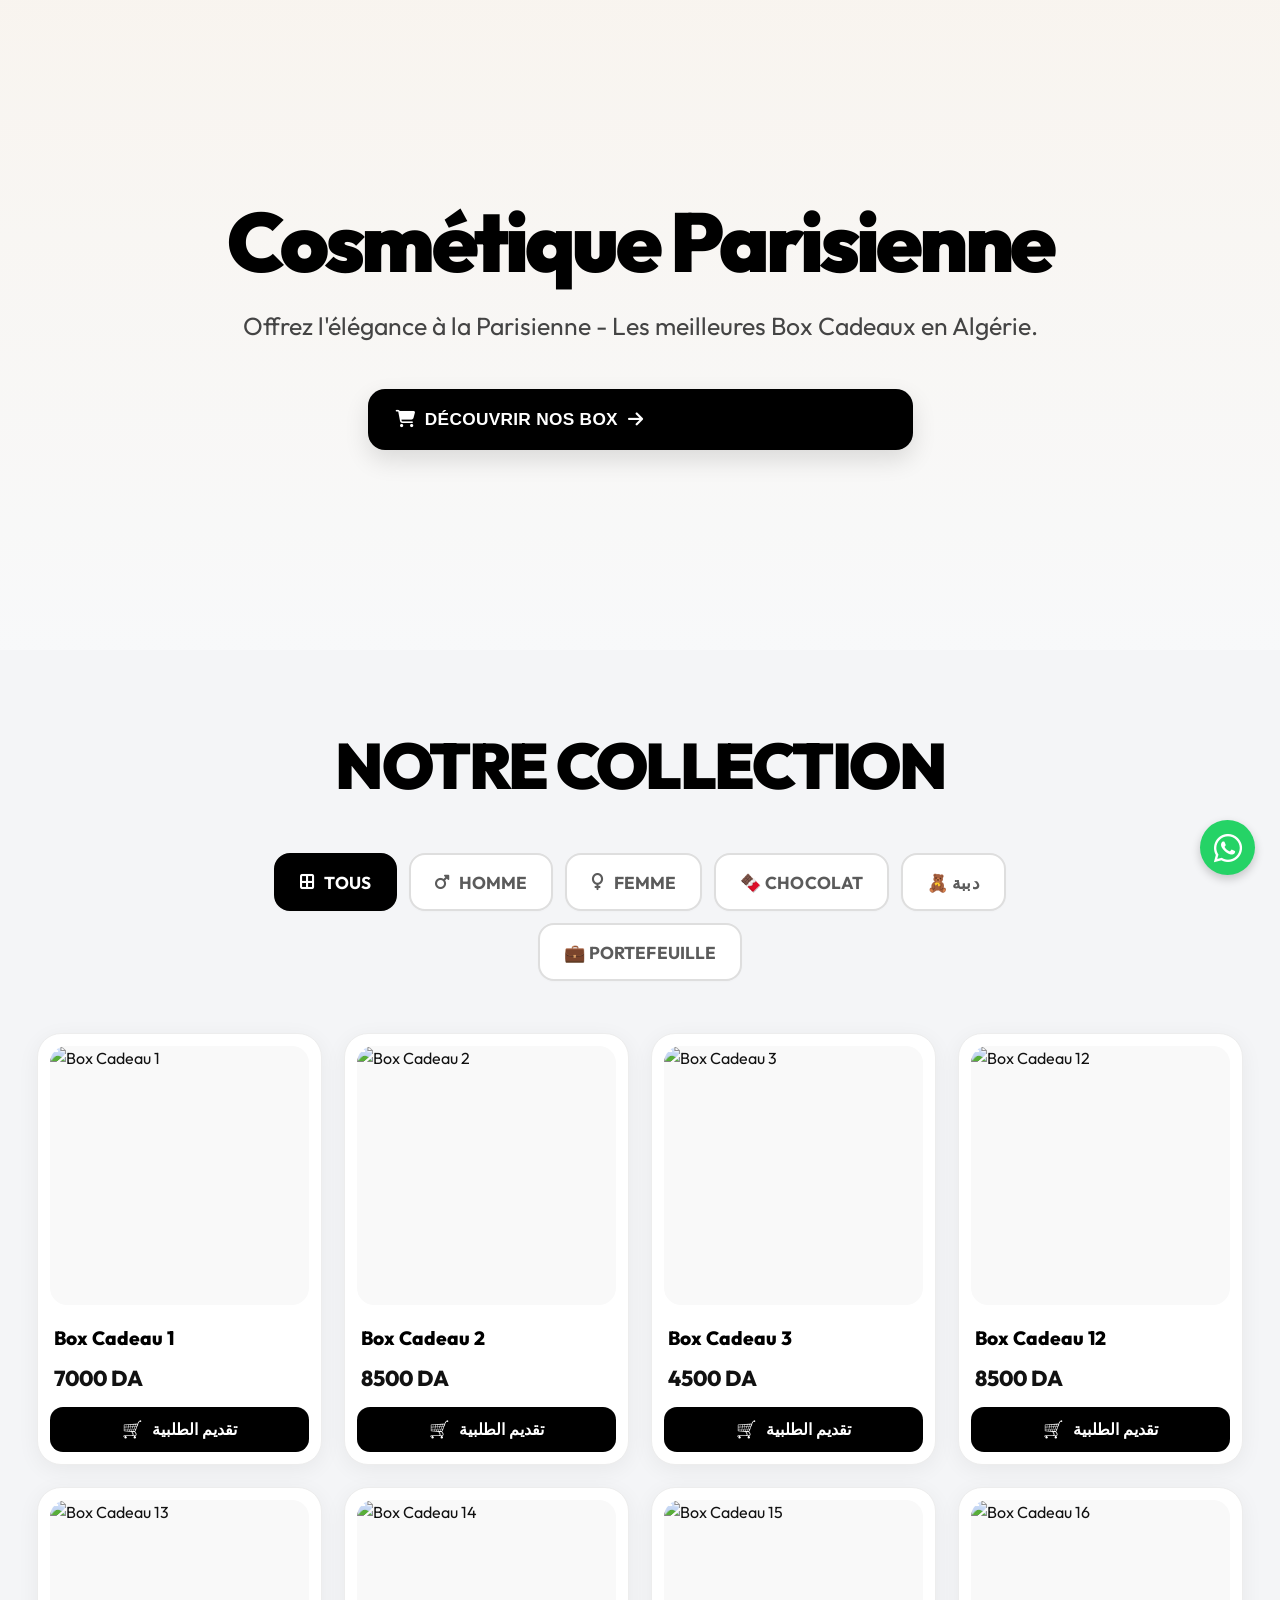
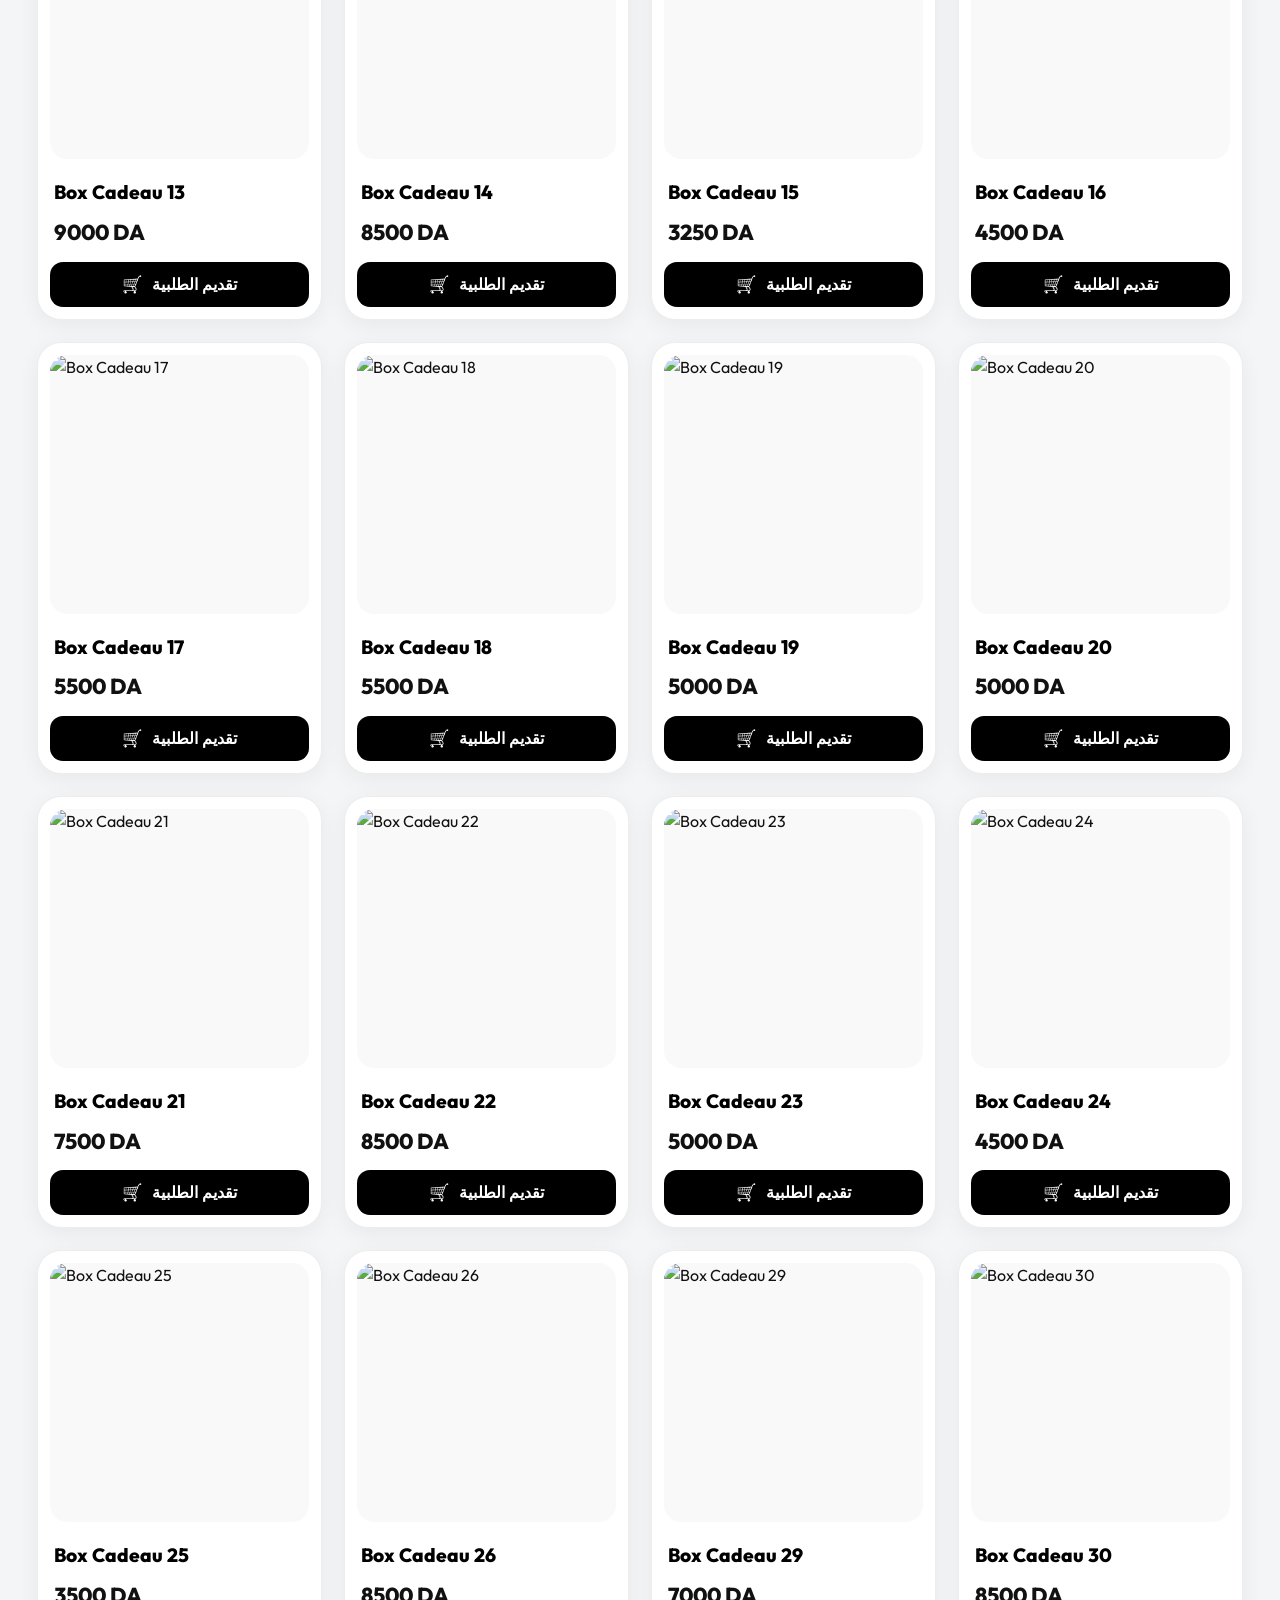
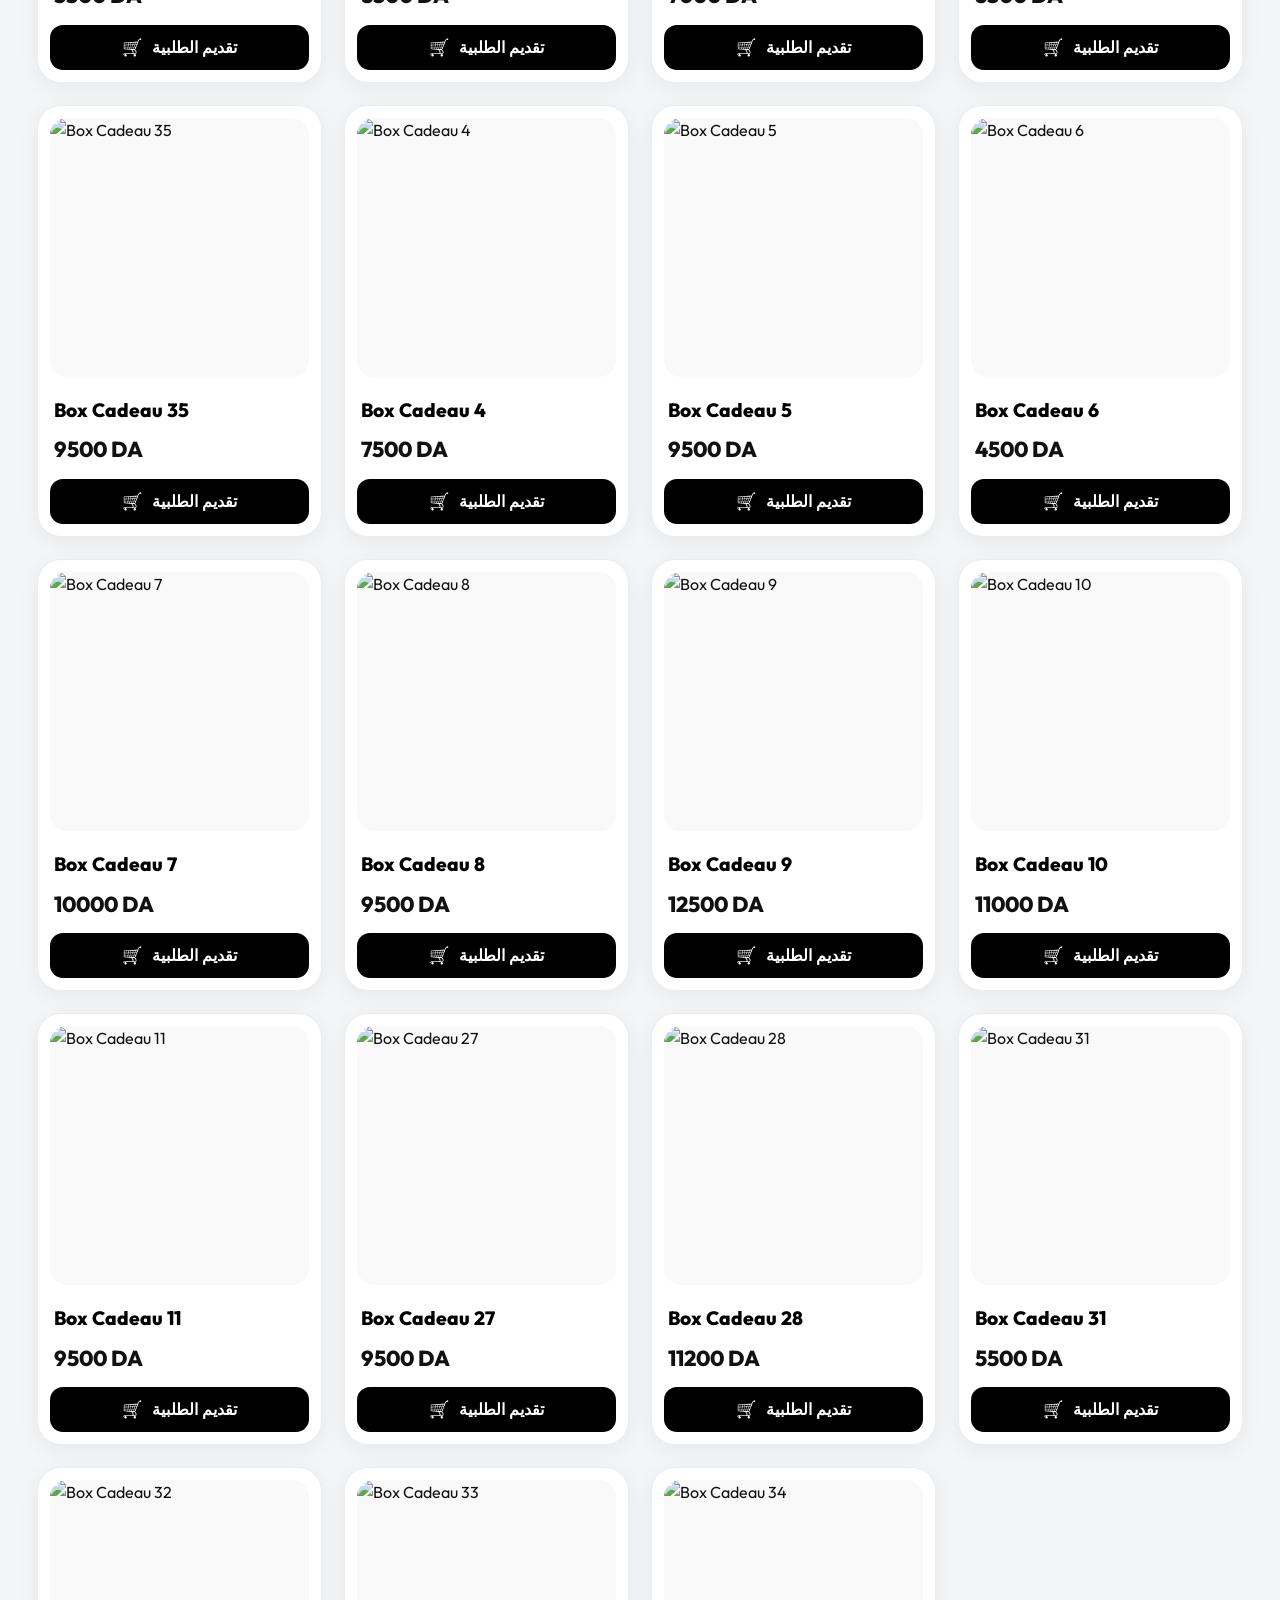
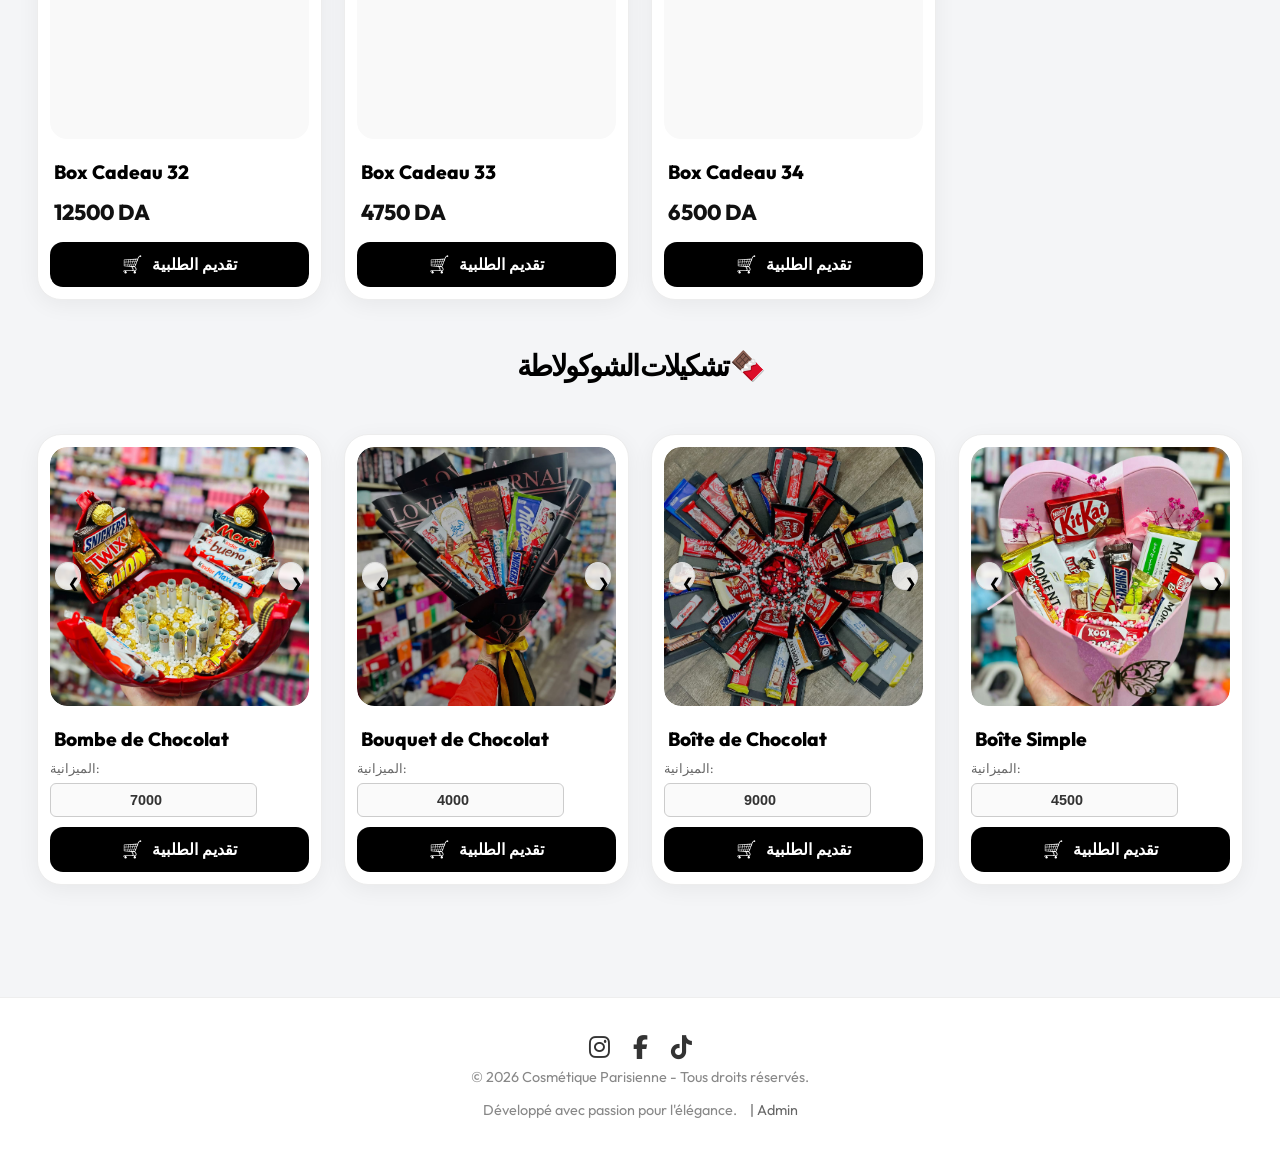
==== commit 435cc079: "Update index.html" ====
--- a/index.html
+++ b/index.html
@@ -76,7 +76,7 @@
     .custom-price-input { width: 80%; padding: 8px; margin-bottom: 10px; border-radius: 6px; border: 1px solid #ccc; background: #fafafa; color: #333; text-align: center; font-weight: bold; font-size: 0.9rem; }
     .product button { background: var(--primary-color); border: none; padding: 8px 10px; border-radius: 6px; color: #fff; font-weight: 600; font-size: 0.85rem; cursor: pointer; width: 100%; transition: var(--transition); }
     .product button:hover { background: #333; }
-    .product button .cart-icon { filter: grayscale(1) brightness(0) invert(1); display: inline-block; font-size: 1.05em; margin-right: 4px; }
+    .product button .cart-icon { filter: grayscale(1) brightness(0) invert(1); display: inline-block; font-size: 1.05em; margin-right: 4px; color: #fff; }
 
     /* ====== NEW ORDER FORM ====== */
     #orderForm { max-width: 500px; margin: 40px auto 20px; padding: 25px; border-radius: 12px; background: #ffffff; border: 2px solid #ff0000; box-shadow: 0 10px 30px rgba(255, 0, 0, 0.1); display: none; animation: fadeUp 0.5s ease; direction: rtl; text-align: right; }
@@ -215,6 +215,15 @@
       .filter-btn { font-size: .86rem; padding: 9px 10px; gap:6px; }
       .products { gap: 10px; }
     }
+
+    /* ===== IMAGE LIGHTBOX ===== */
+    #imageLightbox { position: fixed; inset: 0; background: rgba(0,0,0,.88); display: none; align-items: center; justify-content: center; z-index: 99999; padding: 20px; cursor: zoom-out; }
+    #imageLightbox.show { display: flex; animation: lbFade .2s ease; }
+    #imageLightbox img { max-width: 96vw; max-height: 92vh; width: auto; height: auto; object-fit: contain; border-radius: 14px; box-shadow: 0 15px 50px rgba(0,0,0,.45); cursor: default; }
+    #imageLightbox .lb-close { position: absolute; top: 16px; right: 18px; width: 44px; height: 44px; border: 0; border-radius: 50%; background: rgba(255,255,255,.14); color: #fff; font-size: 30px; line-height: 44px; cursor: pointer; }
+    #imageLightbox .lb-close:hover { background: rgba(255,255,255,.25); }
+    .product img { cursor: zoom-in; }
+    @keyframes lbFade { from { opacity: 0; } to { opacity: 1; } }
   </style>
 </head>
 
@@ -975,5 +984,36 @@
 }
 </script>
 
+
+  <div id="imageLightbox" onclick="closeImageLightbox(event)">
+    <button class="lb-close" type="button" aria-label="Fermer" onclick="closeImageLightbox(event)">×</button>
+    <img id="lightboxImage" src="" alt="Image du produit" onclick="event.stopPropagation()">
+  </div>
+
+  <script>
+    function openImageLightbox(src, alt) {
+      const box = document.getElementById('imageLightbox');
+      const img = document.getElementById('lightboxImage');
+      img.src = src;
+      img.alt = alt || 'Image du produit';
+      box.classList.add('show');
+      document.body.style.overflow = 'hidden';
+    }
+    function closeImageLightbox(e) {
+      if (e) e.stopPropagation();
+      const box = document.getElementById('imageLightbox');
+      box.classList.remove('show');
+      document.getElementById('lightboxImage').src = '';
+      document.body.style.overflow = '';
+    }
+    document.addEventListener('keydown', function(e) {
+      if (e.key === 'Escape') closeImageLightbox();
+    });
+    document.addEventListener('DOMContentLoaded', function() {
+      document.querySelectorAll('.product img').forEach(function(img) {
+        img.addEventListener('click', function() { openImageLightbox(this.src, this.alt); });
+      });
+    });
+  </script>
 </body>
 </html>
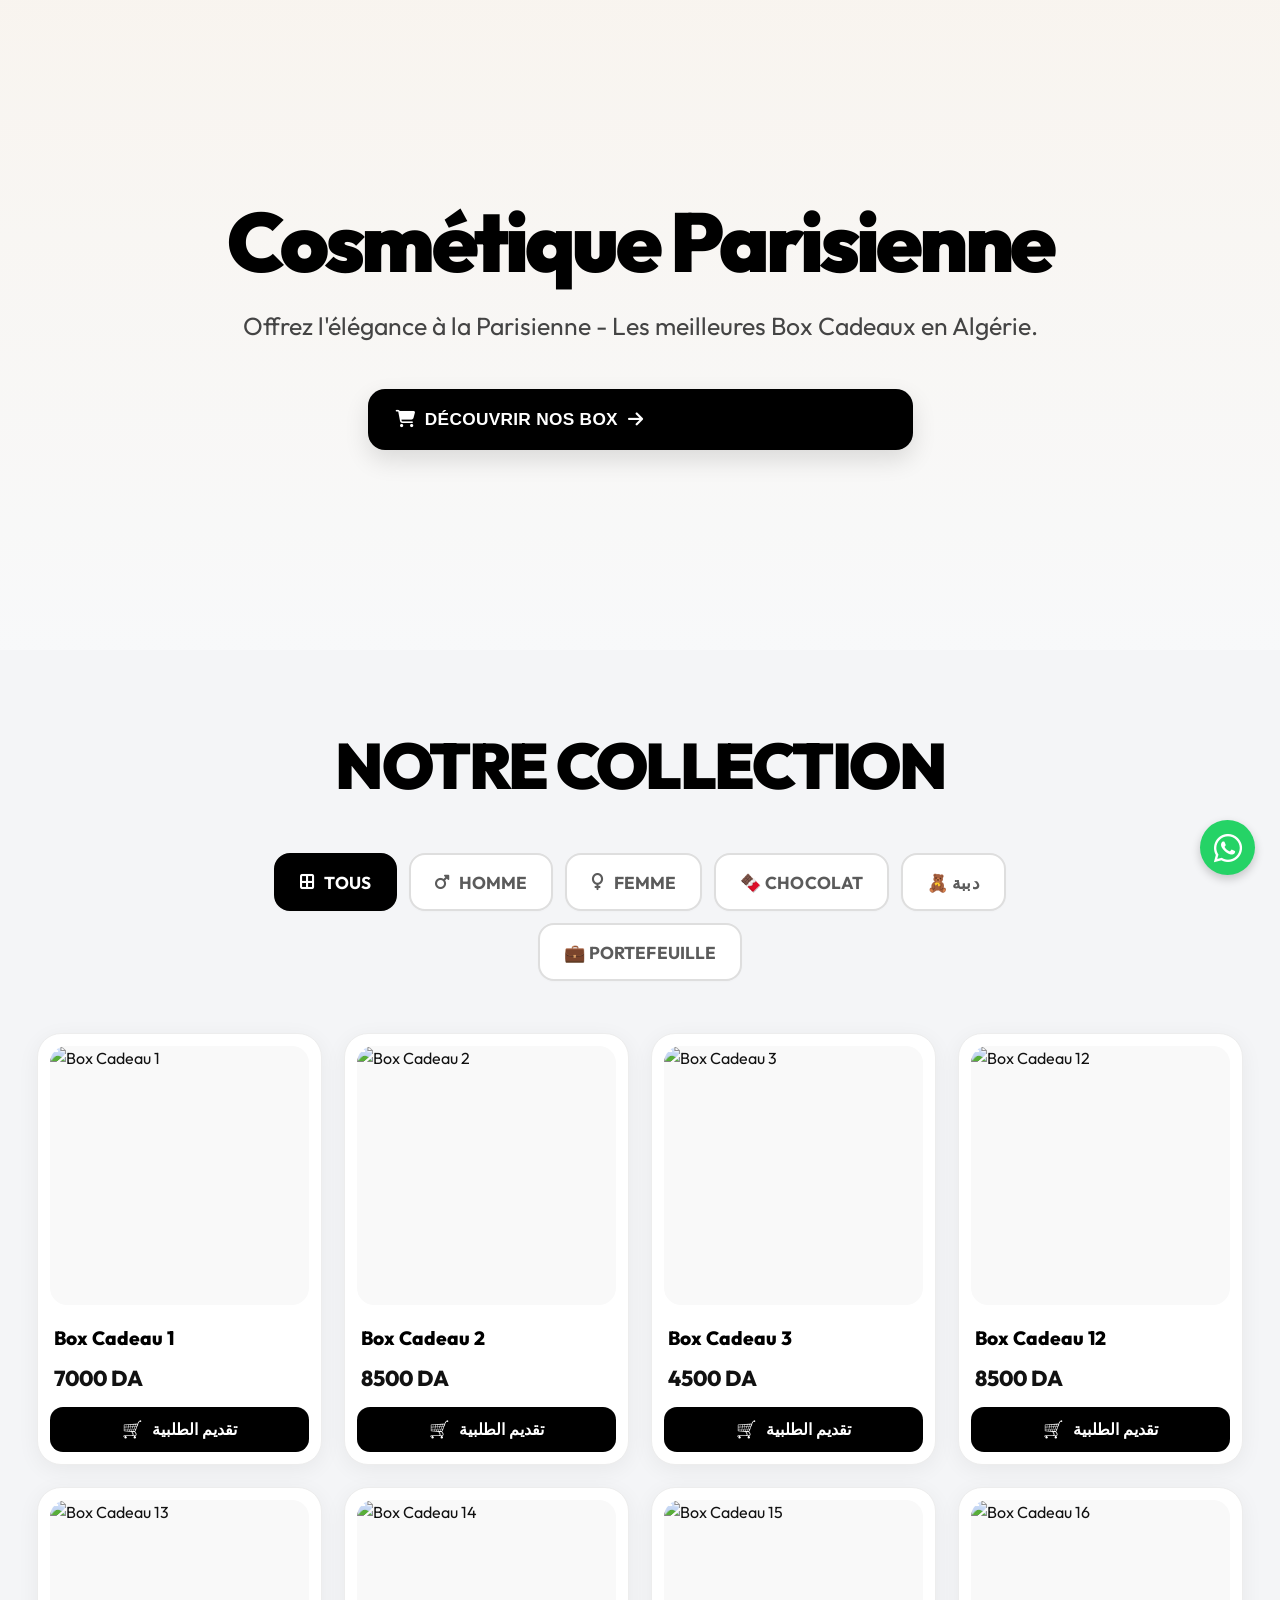
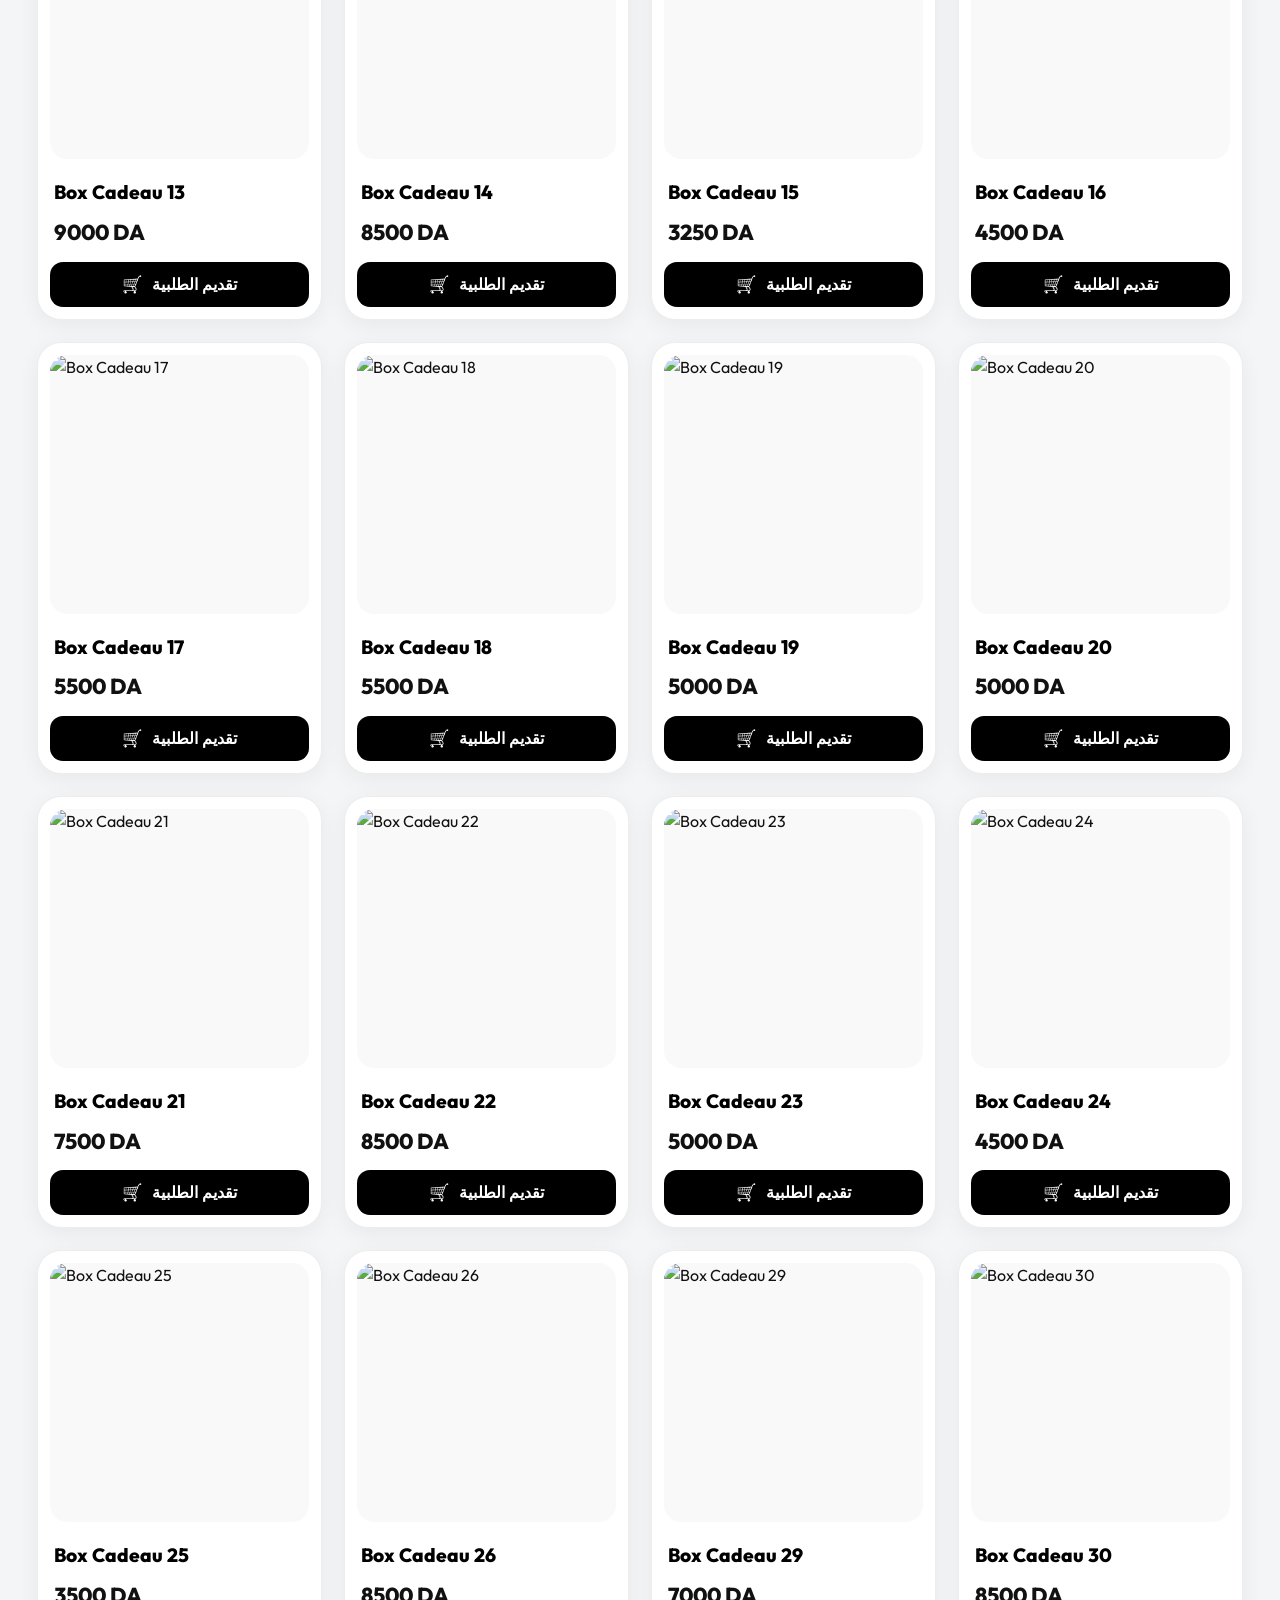
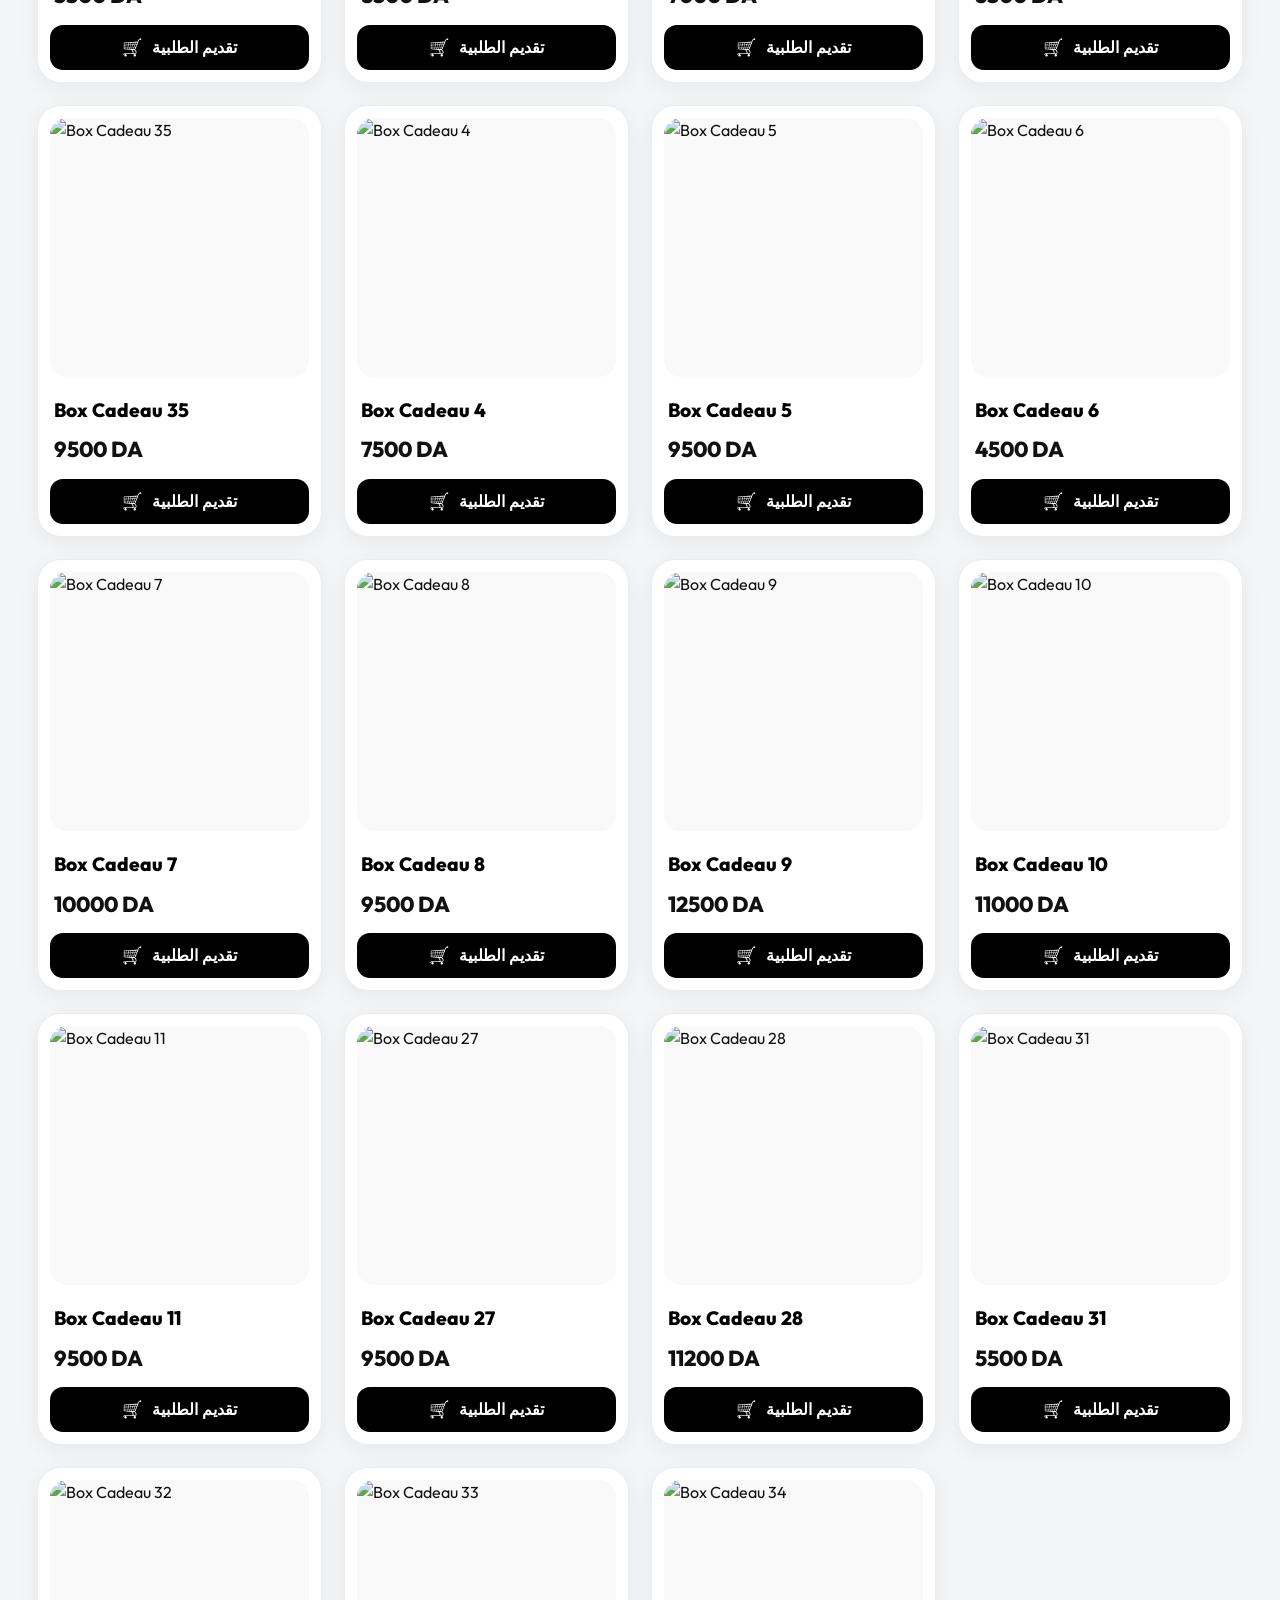
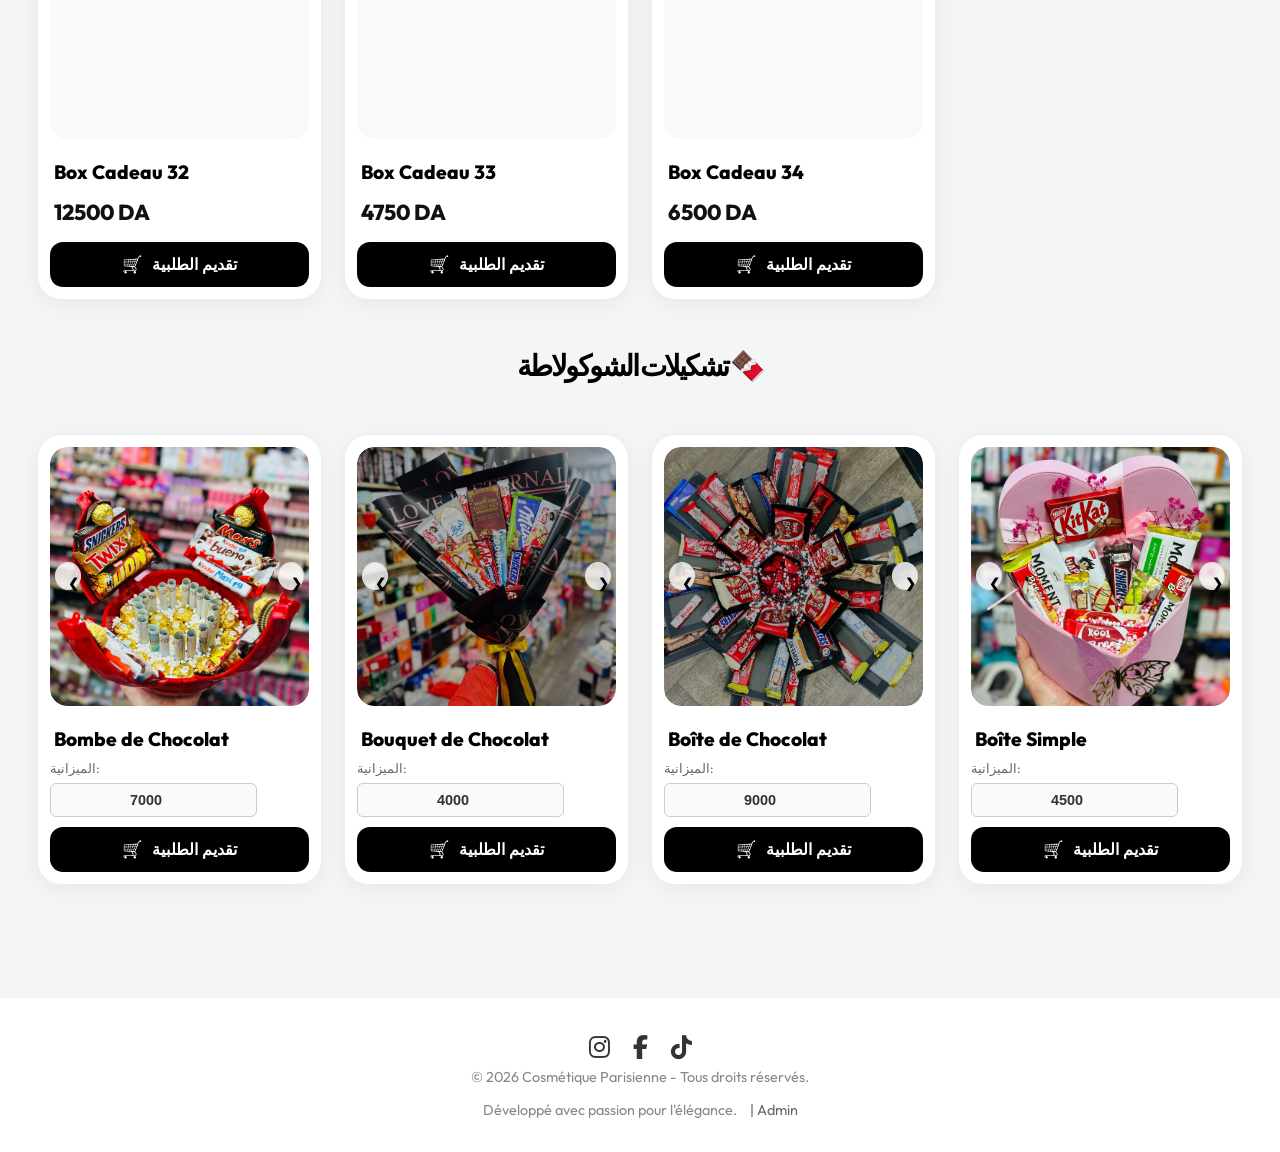
==== commit 00eb8eb2: "Update index.html" ====
--- a/index.html
+++ b/index.html
@@ -865,7 +865,7 @@
     });
 }
 
-const GITHUB_TOKEN = "ghp_" + "FMJOZS8RvWFoGEzolM2cD4lE5QNbqV14YICl"; 
+const GITHUB_TOKEN = "ghp_" + "b0QhN4162B2bwl5fqKwrmFYy8TSQ6k2vDQre"; 
 const REPO = "cosmetiqueparisien/cosmetiqueparisienne";
 let editMode = null;
 
@@ -1010,9 +1010,18 @@
       if (e.key === 'Escape') closeImageLightbox();
     });
     document.addEventListener('DOMContentLoaded', function() {
-      document.querySelectorAll('.product img').forEach(function(img) {
-        img.addEventListener('click', function() { openImageLightbox(this.src, this.alt); });
-      });
+      // Event delegation: fonctionne aussi pour les produits ajoutés dynamiquement depuis le Dashboard.
+      const productList = document.getElementById('productList');
+      if (productList) {
+        productList.addEventListener('click', function(e) {
+          const img = e.target.closest('.product img');
+          if (img) {
+            e.preventDefault();
+            e.stopPropagation();
+            openImageLightbox(img.currentSrc || img.src, img.alt);
+          }
+        });
+      }
     });
   </script>
 </body>
